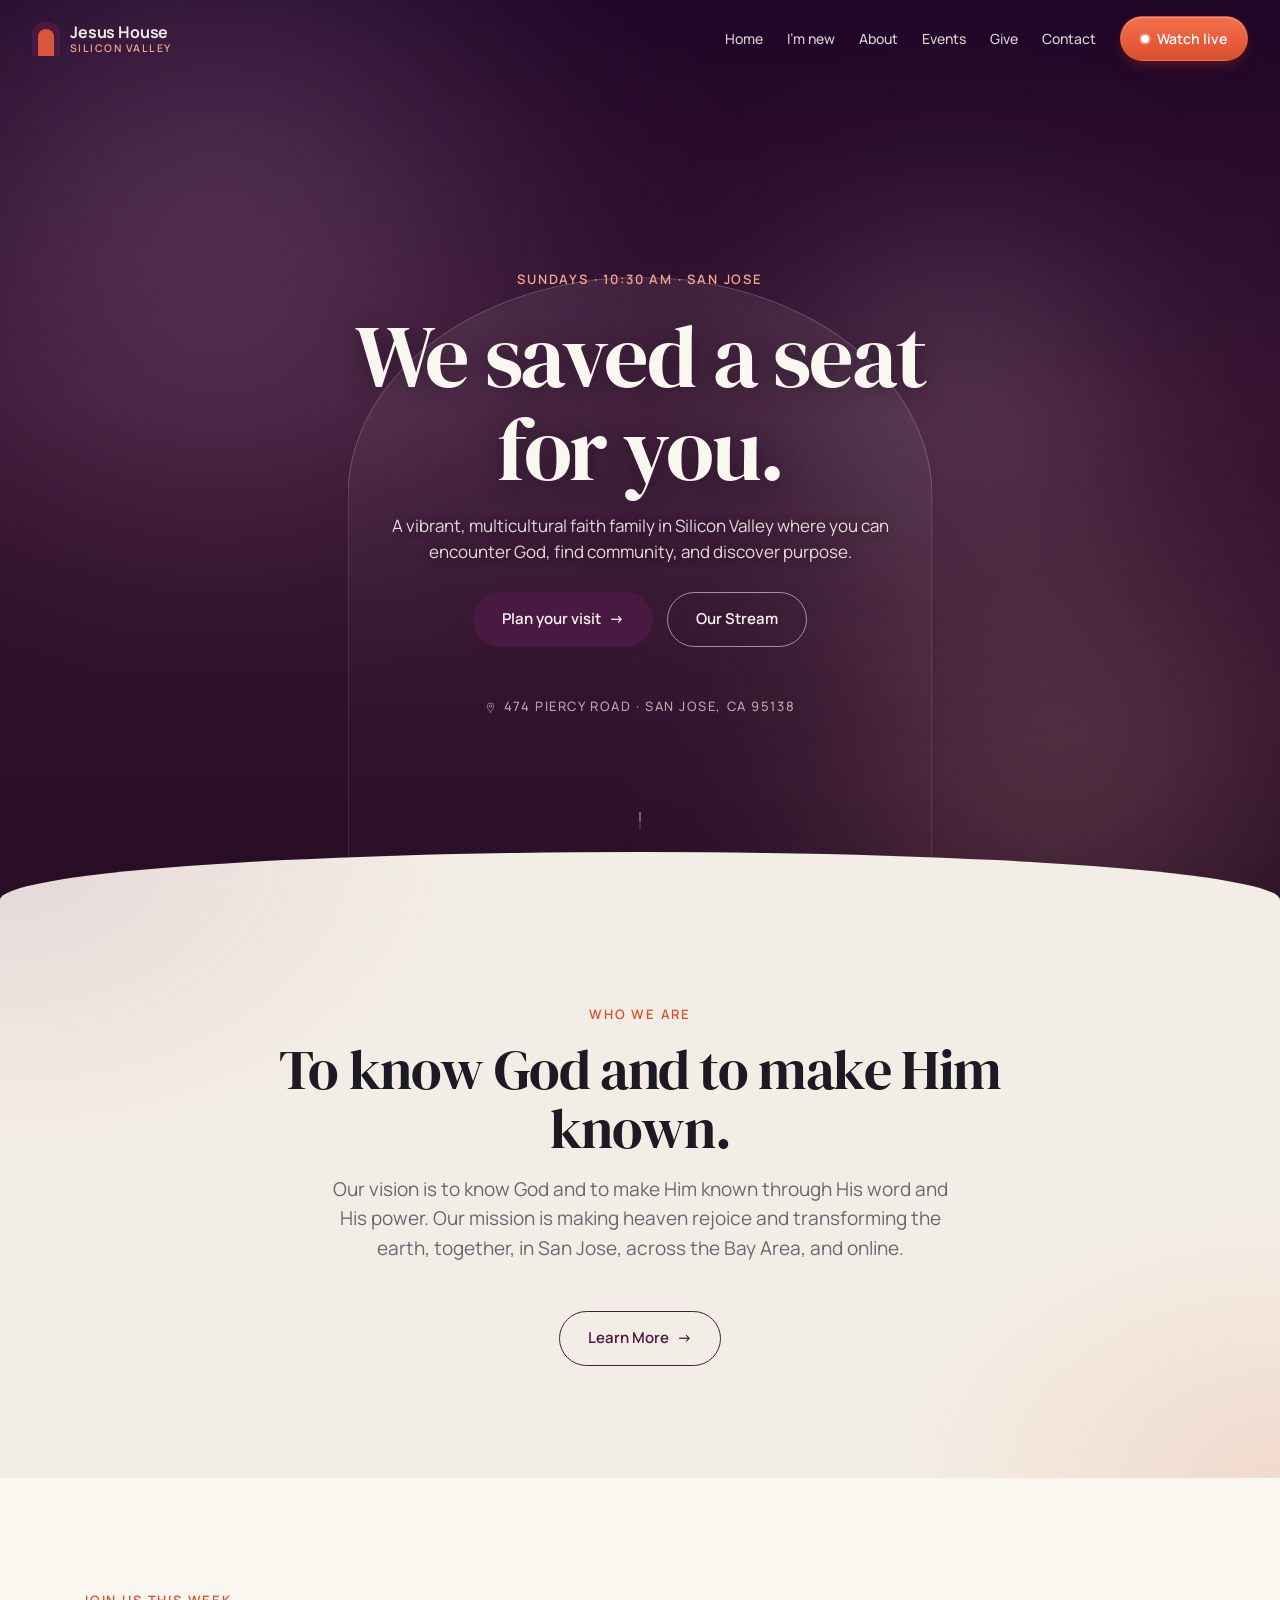
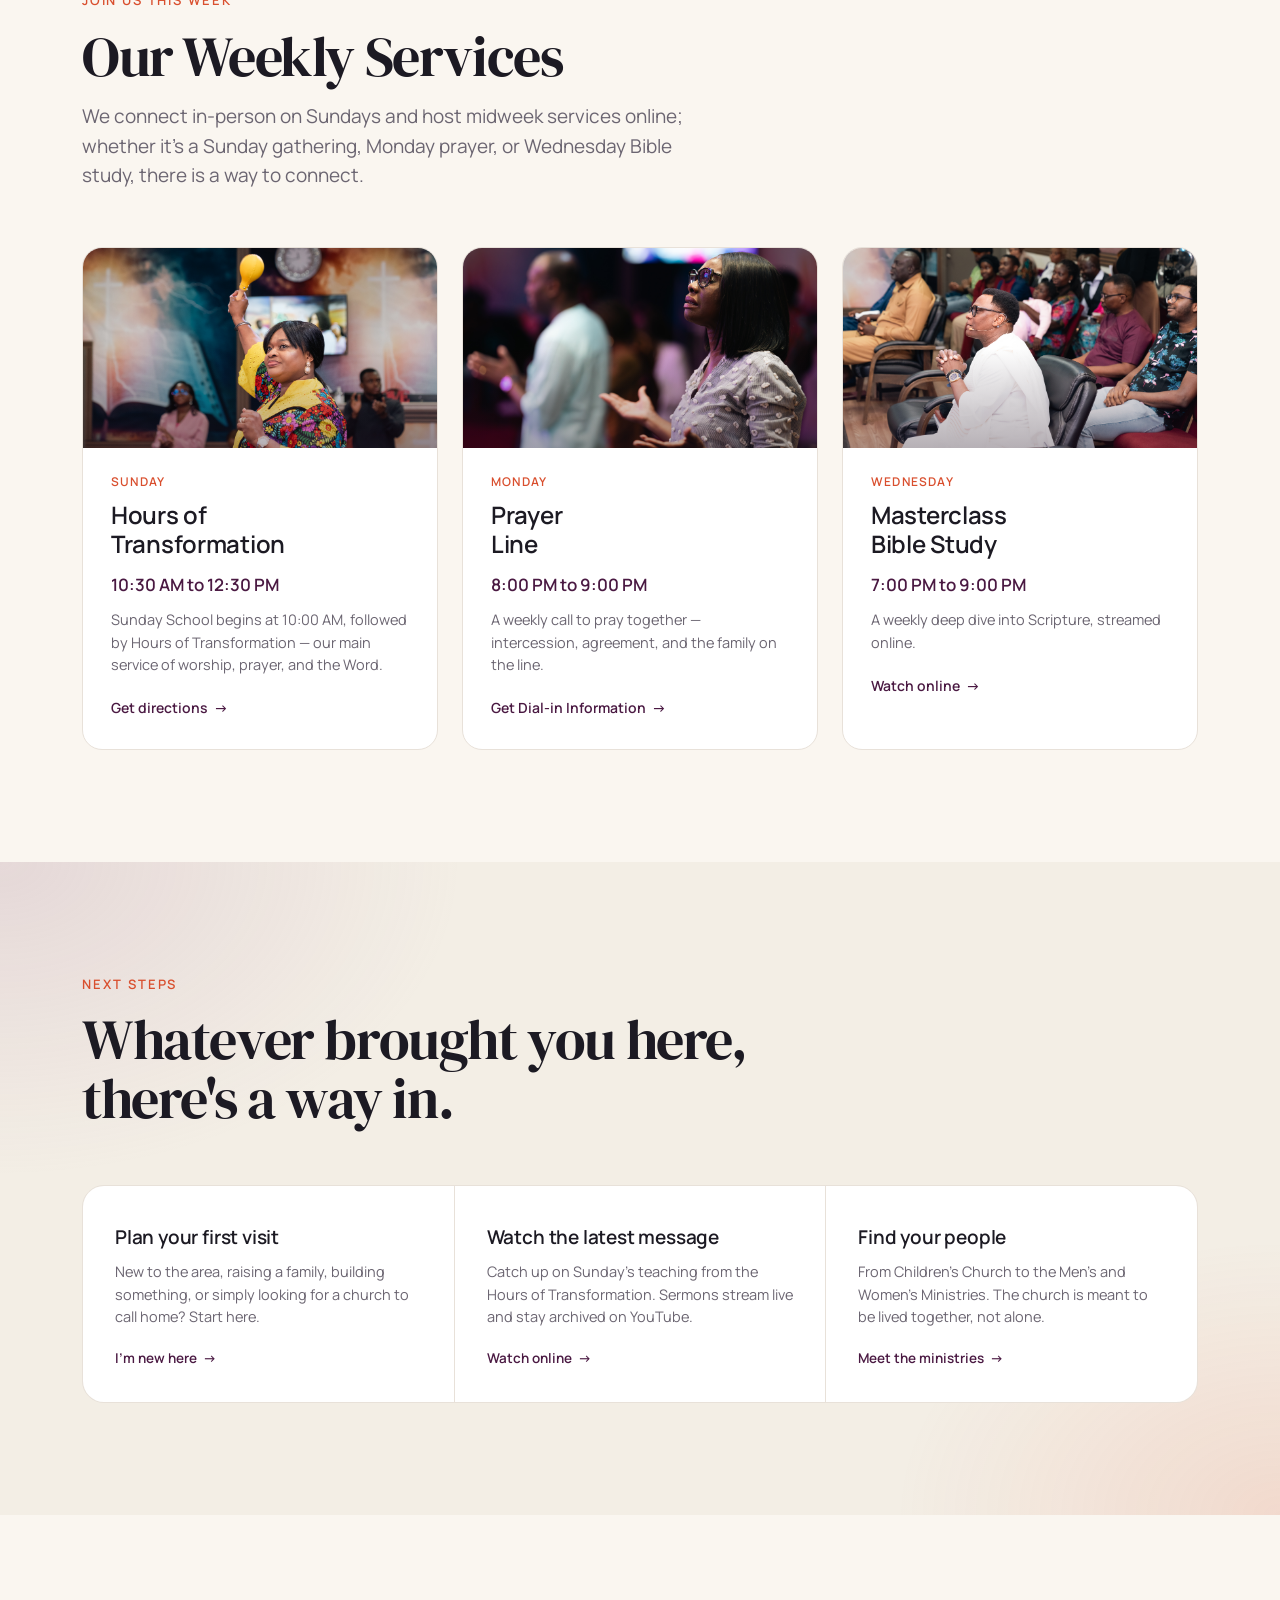
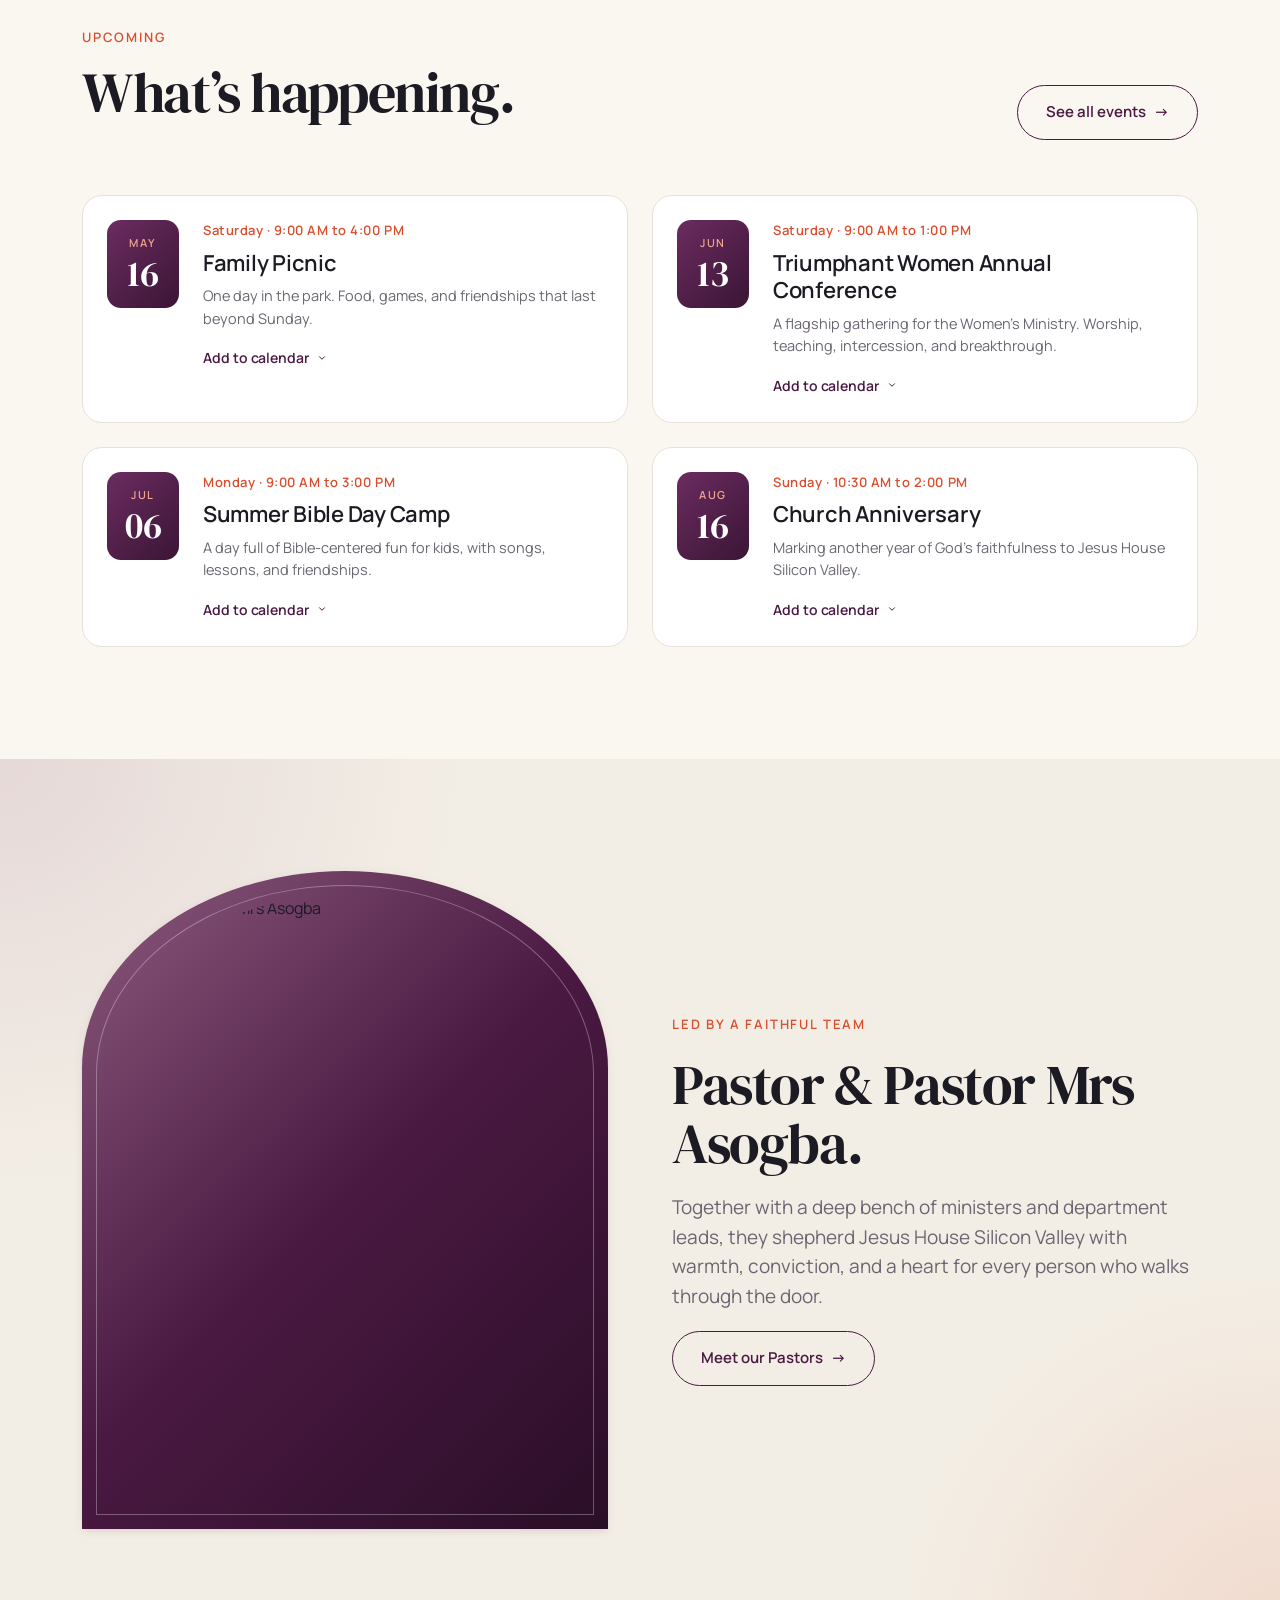
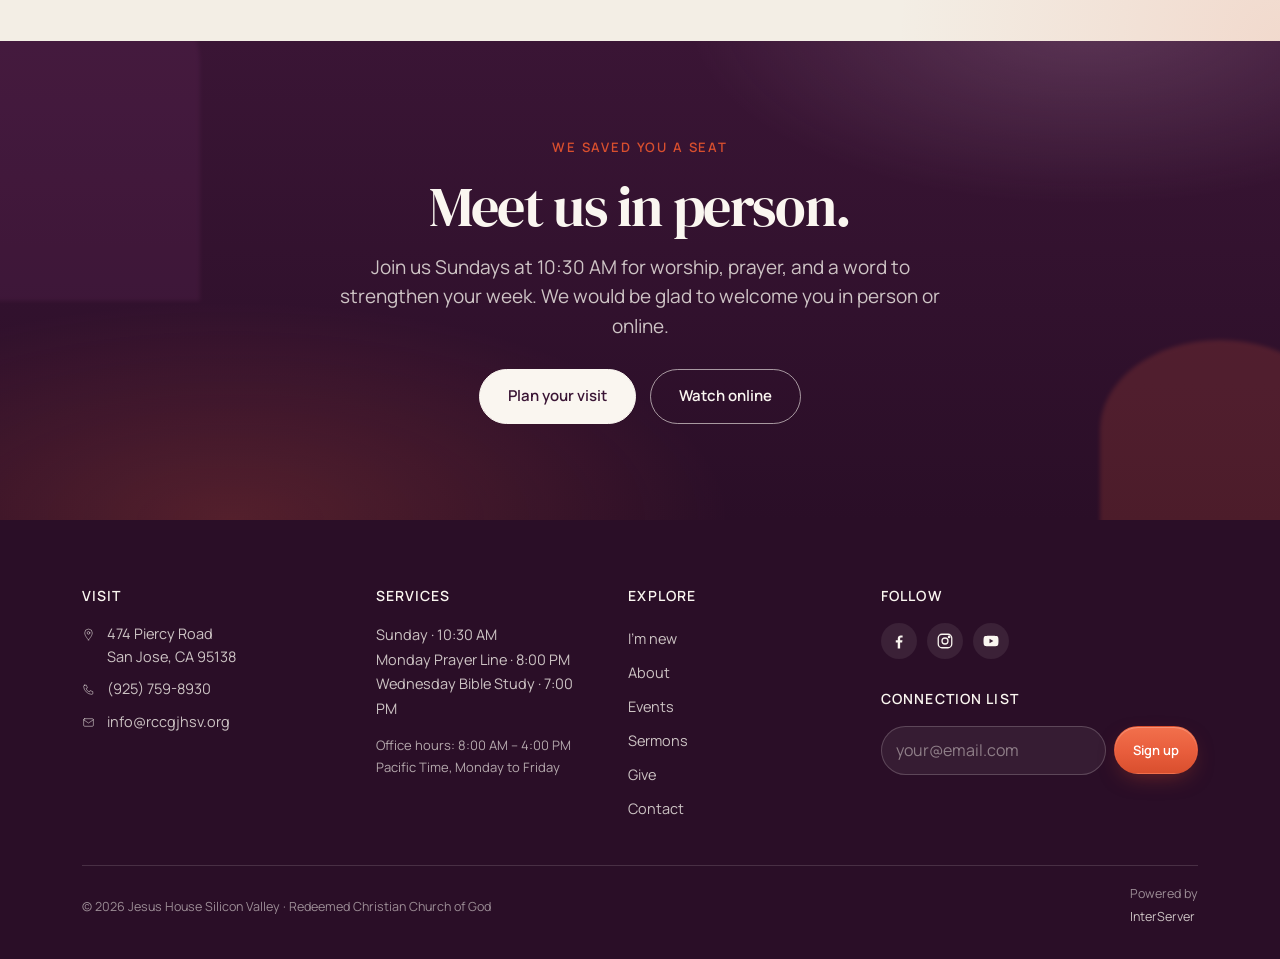
==== site/index.html @ 962809d1 "Footer legal: keep two-column layout, prevent "Powered by InterServer" break Reverted the previous m" ====
<!DOCTYPE html>
<html lang="en">
<head>
<meta charset="UTF-8" />
<meta name="viewport" content="width=device-width, initial-scale=1" />
<title>RCCG Jesus House Silicon Valley — Come as you are.</title>
<meta name="description" content="A multicultural, dynamic family of faith in Silicon Valley. Sundays at 10:30 AM · 474 Piercy Road, San Jose, CA." />
<link rel="preconnect" href="https://fonts.googleapis.com" />
<link rel="preconnect" href="https://fonts.gstatic.com" crossorigin />
<link href="https://fonts.googleapis.com/css2?family=DM+Serif+Display:ital@0;1&family=Manrope:wght@300;400;500;600;700&display=swap" rel="stylesheet" />
<link rel="stylesheet" href="styles.css?v=51" />

<!--
  Live Google Calendar feed for the "Upcoming" section.
  Same config + key as /events; both pages now pull 4 events so the
  2x2 grid balances on each.
-->
<script>
  window.JHSV_CALENDAR = {
    id:     "rccgjhsv2013@gmail.com",                  // public calendar id
    apiKey: "AIzaSyAbqbFGmW3VbrykD4TjV-qVtMEbhso0o0U", // referrer-restricted: rccgjhsv.org, *.vercel.app, localhost
    maxResults: 4
  };
</script>
</head>
<body data-page="home">

<!-- ============ TOP NAV ============ -->
<div data-include="partials/header.html"></div>

<!-- ============ HERO ============ -->
<section class="hero hero-v2">
  <!-- Sanctuary photo background. Drop hero_background.jpg into
       site/assets/photos/. Falls back to deep plum if missing. -->
  <div class="hero-photo" aria-hidden="true"></div>

  <!-- Drifting aurora layer -->
  <div class="aurora" aria-hidden="true">
    <div class="aurora-blob aurora-blob--plum"></div>
    <div class="aurora-blob aurora-blob--coral"></div>
    <div class="aurora-blob aurora-blob--soft"></div>
  </div>

  <!-- Breathing arch silhouette -->
  <div class="hero-archlight" aria-hidden="true"></div>

  <div class="wrap hero-content">
    <div class="eyebrow reveal">Sundays &middot; 10:30 AM &middot; San Jose</div>
    <h1 class="display reveal">We saved a seat for you.</h1>
    <p class="lede reveal">A vibrant, multicultural faith family in Silicon Valley where you can encounter God, find community, and discover purpose.</p>
    <div class="btn-row reveal" style="justify-content: center;">
      <a class="btn btn-primary" href="new.html" data-magnetic>Plan your visit <span class="arrow">&rarr;</span></a>
      <a class="btn btn-outline-on-photo" href="live.html">Our Stream</a>
    </div>
    <a class="meta meta-link reveal" href="https://maps.google.com/?cid=17214599231294642235&g_mp=CiVnb29nbGUubWFwcy5wbGFjZXMudjEuUGxhY2VzLkdldFBsYWNlEAIYASAA&hl=en-US&source=embed" target="_blank" rel="noopener">
      <svg width="11" height="11" viewBox="0 0 24 24" fill="none" stroke="currentColor" stroke-width="1.8" stroke-linecap="round" stroke-linejoin="round" aria-hidden="true">
        <path d="M12 22s7-7.5 7-13a7 7 0 1 0-14 0c0 5.5 7 13 7 13z"/>
        <circle cx="12" cy="9" r="2.5"/>
      </svg>
      474 Piercy Road &middot; San Jose, CA 95138
    </a>
  </div>

  <a class="scroll-cue" href="#welcome" aria-label="Scroll to next section">
    <span class="scroll-cue-line"></span>
  </a>
</section>

<!-- ============ WHO WE ARE ============ -->
<section class="alt" id="welcome">
  <div class="wrap">
    <div class="section-head reveal" style="margin: 0 auto 48px; text-align: center;">
      <div class="eyebrow">Who we are</div>
      <h2 class="display">To know God and to make Him known.</h2>
      <p class="lede" style="margin: 16px auto 0;">Our vision is to know God and to make Him known through His word and His power. Our mission is making heaven rejoice and transforming the earth, together, in San Jose, across the Bay Area, and online.</p>
    </div>
    <div style="text-align: center;" class="reveal">
      <a class="btn btn-outline" href="about.html">Learn More <span class="arrow">&rarr;</span></a>
    </div>
  </div>
</section>

<!-- ============ SERVICE TIMES ============ -->
<section>
  <div class="wrap">
    <div class="section-head reveal">
      <div class="eyebrow">Join us this week</div>
      <h2 class="display">Our Weekly Services</h2>
      <p class="lede">We connect in-person on Sundays and host midweek services online; whether it&rsquo;s a Sunday gathering, Monday prayer, or Wednesday Bible study, there is a way to connect.</p>
    </div>
    <div class="grid c3 reveal">
      <div class="church-card">
        <div class="card-image"><img src="assets/photos/service_sunday.jpg" alt="Sunday Hours of Transformation service in the sanctuary" loading="lazy" /></div>
        <div class="card-body">
          <div class="card-eyebrow">Sunday</div>
          <div class="card-title">Hours of<br />Transformation</div>
          <div class="card-time">10:30 AM to 12:30 PM</div>
          <div class="card-desc">Sunday School begins at 10:00 AM, followed by Hours of Transformation &mdash; our main service of worship, prayer, and the Word.</div>
          <a class="card-link" href="https://maps.google.com/?cid=17214599231294642235&g_mp=CiVnb29nbGUubWFwcy5wbGFjZXMudjEuUGxhY2VzLkdldFBsYWNlEAIYASAA&hl=en-US&source=embed" target="_blank" rel="noopener">Get directions</a>
        </div>
      </div>
      <div class="church-card">
        <div class="card-image"><img src="assets/photos/service_monday.jpg" alt="Monday Prayer Line dial-in" loading="lazy" /></div>
        <div class="card-body">
          <div class="card-eyebrow">Monday</div>
          <div class="card-title">Prayer<br />Line</div>
          <div class="card-time">8:00 PM to 9:00 PM</div>
          <div class="card-desc">A weekly call to pray together &mdash; intercession, agreement, and the family on the line.</div>
          <button type="button" class="card-link card-link-button" data-prayer-modal aria-haspopup="dialog">Get Dial-in Information</button>
        </div>
      </div>
      <div class="church-card">
        <div class="card-image"><img src="assets/photos/service_wednesday.jpg" alt="Wednesday Masterclass Bible Study online stream" loading="lazy" /></div>
        <div class="card-body">
          <div class="card-eyebrow">Wednesday</div>
          <div class="card-title">Masterclass<br />Bible Study</div>
          <div class="card-time">7:00 PM to 9:00 PM</div>
          <div class="card-desc">A weekly deep dive into Scripture, streamed online.</div>
          <a class="card-link" href="live.html">Watch online</a>
        </div>
      </div>
    </div>
  </div>
</section>

<!-- ============ NEXT STEPS — Spotlight Border Cards ============ -->
<section class="alt">
  <div class="wrap">
    <div class="section-head reveal">
      <div class="eyebrow">Next steps</div>
      <h2 class="display">Whatever brought you here, there's a way in.</h2>
    </div>
    <div class="spot-grid reveal" id="spotGridNextSteps">
      <div class="spot-card">
        <h3>Plan your first visit</h3>
        <p>New to the area, raising a family, building something, or simply looking for a church to call home? Start here.</p>
        <a class="card-cta" href="new.html">I'm new here</a>
      </div>
      <div class="spot-card">
        <h3>Watch the latest message</h3>
        <p>Catch up on Sunday's teaching from the Hours of Transformation. Sermons stream live and stay archived on YouTube.</p>
        <a class="card-cta" href="live.html">Watch online</a>
      </div>
      <div class="spot-card">
        <h3>Find your people</h3>
        <p>From Children&rsquo;s Church to the Men&rsquo;s and Women&rsquo;s Ministries. The church is meant to be lived together, not alone.</p>
        <a class="card-cta" href="about.html#ministries">Meet the ministries</a>
      </div>
    </div>
  </div>
</section>

<!-- ============ UPCOMING EVENTS — live Google Calendar feed (shared widget) ============ -->
<section>
  <div class="wrap">
    <div class="section-head reveal" style="display: flex; justify-content: space-between; align-items: end; gap: 24px; flex-wrap: wrap; max-width: none;">
      <div>
        <div class="eyebrow">Upcoming</div>
        <h2 class="display">What&rsquo;s happening.</h2>
      </div>
      <a class="btn btn-outline" href="events.html">See all events <span class="arrow">&rarr;</span></a>
    </div>

    <div class="grid c2 reveal" id="upcomingGrid">
      <article class="upcoming-event"
        data-event
        data-event-title="Family Picnic"
        data-event-start="2026-05-16T09:00:00-07:00"
        data-event-end="2026-05-16T16:00:00-07:00"
        data-event-location="474 Piercy Road, San Jose, CA 95138"
        data-event-desc="One day in the park. Food, games, and friendships that last beyond Sunday.">
        <div class="event-date" aria-hidden="true">
          <div class="month">May</div>
          <div class="day">16</div>
        </div>
        <div class="event-body">
          <div class="event-meta">Saturday &middot; 9:00 AM to 4:00 PM</div>
          <h3>Family Picnic</h3>
          <p>One day in the park. Food, games, and friendships that last beyond Sunday.</p>
        </div>
      </article>

      <article class="upcoming-event"
        data-event
        data-event-title="Triumphant Women Annual Conference"
        data-event-start="2026-06-13T09:00:00-07:00"
        data-event-end="2026-06-13T13:00:00-07:00"
        data-event-location="474 Piercy Road, San Jose, CA 95138"
        data-event-desc="A flagship gathering for the Women's Ministry. Worship, teaching, intercession, and breakthrough.">
        <div class="event-date" aria-hidden="true">
          <div class="month">Jun</div>
          <div class="day">13</div>
        </div>
        <div class="event-body">
          <div class="event-meta">Saturday &middot; 9:00 AM to 1:00 PM</div>
          <h3>Triumphant Women Annual Conference</h3>
          <p>A flagship gathering for the Women&rsquo;s Ministry. Worship, teaching, intercession, and breakthrough.</p>
        </div>
      </article>

      <article class="upcoming-event"
        data-event
        data-event-title="Summer Bible Day Camp"
        data-event-start="2026-07-06T09:00:00-07:00"
        data-event-end="2026-07-06T15:00:00-07:00"
        data-event-location="474 Piercy Road, San Jose, CA 95138"
        data-event-desc="A day full of Bible-centered fun for kids, with songs, lessons, and friendships.">
        <div class="event-date" aria-hidden="true">
          <div class="month">Jul</div>
          <div class="day">06</div>
        </div>
        <div class="event-body">
          <div class="event-meta">Monday &middot; 9:00 AM to 3:00 PM</div>
          <h3>Summer Bible Day Camp</h3>
          <p>A day full of Bible-centered fun for kids, with songs, lessons, and friendships.</p>
        </div>
      </article>

      <article class="upcoming-event"
        data-event
        data-event-title="Church Anniversary"
        data-event-start="2026-08-16T10:30:00-07:00"
        data-event-end="2026-08-16T14:00:00-07:00"
        data-event-location="474 Piercy Road, San Jose, CA 95138"
        data-event-desc="Marking another year of God's faithfulness to Jesus House Silicon Valley.">
        <div class="event-date" aria-hidden="true">
          <div class="month">Aug</div>
          <div class="day">16</div>
        </div>
        <div class="event-body">
          <div class="event-meta">Sunday &middot; 10:30 AM to 2:00 PM</div>
          <h3>Church Anniversary</h3>
          <p>Marking another year of God&rsquo;s faithfulness to Jesus House Silicon Valley.</p>
        </div>
      </article>
    </div>

    <p class="reveal" data-cal-status hidden style="text-align: center; margin-top: 28px; font-size: 13px; color: var(--text-muted);"></p>
  </div>
</section>

<!-- ============ MEET THE PASTORS ============ -->
<section class="alt">
  <div class="wrap">
    <div class="two-col">
      <div class="reveal">
        <div class="photo-arch has-image">
          <img src="assets/photos/pastors_portrait.jpg" alt="Pastor &amp; Pastor Mrs Asogba" loading="lazy" />
        </div>
      </div>
      <div class="reveal">
        <div class="eyebrow">Led by a faithful team</div>
        <h2 class="display" style="margin-bottom: 20px;">Pastor &amp; Pastor Mrs Asogba.</h2>
        <p class="lede" style="margin-bottom: 20px;">Together with a deep bench of ministers and department leads, they shepherd Jesus House Silicon Valley with warmth, conviction, and a heart for every person who walks through the door.</p>
        <a class="btn btn-outline" href="about.html#leadership">Meet our Pastors <span class="arrow">&rarr;</span></a>
      </div>
    </div>
  </div>
</section>

<!-- ============ PRE-FOOTER CTA ============ -->
<section class="cta-band">
  <div class="wrap" style="text-align: center;">
    <div class="reveal">
      <div class="eyebrow">We saved you a seat</div>
      <h2 class="display">Meet us in person.</h2>
      <p class="lede" style="margin: 0 auto 28px;">Join us Sundays at 10:30 AM for worship, prayer, and a word to strengthen your week. We would be glad to welcome you in person or online.</p>
      <div class="btn-row" style="justify-content: center;">
        <a class="btn btn-on-dark" href="new.html" data-magnetic>Plan your visit</a>
        <a class="btn btn-ghost-on-dark" href="live.html">Watch online</a>
      </div>
    </div>
  </div>
</section>

<!-- ============ PRAYER LINE MODAL (shared dial-in info) ============ -->
<div class="prayer-overlay" id="prayerOverlay" role="dialog" aria-modal="true" aria-labelledby="prayerModalTitle" hidden>
  <div class="prayer-detail">
    <button class="prayer-close" type="button" data-close-prayer aria-label="Close">
      <svg width="18" height="18" viewBox="0 0 24 24" fill="none" stroke="currentColor" stroke-width="2" stroke-linecap="round" stroke-linejoin="round" aria-hidden="true">
        <path d="M18 6L6 18M6 6l12 12"/>
      </svg>
    </button>
    <div class="prayer-eyebrow">Monday Prayer Line</div>
    <h2 id="prayerModalTitle">Dial in. Pray together.</h2>
    <p class="prayer-blurb">Intercession, agreement, and the family on the line.</p>
    <dl class="prayer-dialin">
      <dt>Phone</dt>
      <dd><a href="tel:+16677701476">(667) 770-1476</a></dd>
      <dt>Access</dt>
      <dd>768371</dd>
      <dt>When</dt>
      <dd>Every Monday, 8:00 PM &ndash; 9:00 PM PT</dd>
    </dl>
    <div class="prayer-actions">
      <a class="btn btn-primary" href="tel:+16677701476,,,768371">Call now</a>
      <button class="btn btn-outline" type="button" data-close-prayer>Close</button>
    </div>
  </div>
</div>

<!-- ============ FOOTER ============ -->
<div data-include="partials/footer.html"></div>

<script src="scripts.js?v=19"></script>
</body>
</html>
---- site/styles.css ----
/* ============================================================
   RCCG Jesus House Silicon Valley — Draft Stylesheet
   Design tokens are lifted directly from
   brand-guidelines/RCCG_JHSV_Style_Guide_v3.html.
   ============================================================ */

:root {
  /* Core brand */
  --plum-900: #1F0A1D;
  --plum-800: #2A0E27;
  --plum-700: #3A1535;
  --plum-600: #4A1942;       /* Sanctuary Plum */
  --plum-500: #6B2C60;
  --plum-300: #B48AA9;
  --plum-100: #EFE3EC;
  --plum-50:  #F8F2F6;

  --coral-700: #B84226;
  --coral-600: #D94F2E;
  --coral-500: #E85D3C;       /* Coral Flame */
  --coral-300: #F1A68E;
  --coral-100: #FCE5DB;
  --coral-50:  #FDF2EC;

  --parchment:   #FAF6F0;
  --parchment-2: #F3EEE5;
  --mist:        #E8E1D9;
  --mist-2:      #D5CDC3;

  --ink:    #1C1A23;
  --ink-80: #3A3641;
  --ink-60: #6B6571;
  --ink-40: #9E9AA5;
  --ink-20: #C8C5CE;

  --gold-500: #C99A3E;

  /* Semantic */
  --bg-page: var(--parchment);
  --bg-alt:  var(--parchment-2);
  --bg-card: #FFFFFF;
  --bg-dark: var(--plum-800);

  --text-primary:   var(--ink);
  --text-secondary: var(--ink-60);
  --text-muted:     var(--ink-40);
  --text-inverse:   #FAF6F0;

  --border-soft:   var(--mist);
  --border-strong: var(--mist-2);

  --cta-primary: var(--plum-600);
  --cta-accent:  var(--coral-500);

  /* Arch radii */
  --arch-full: 50% 50% 0 0 / 30% 30% 0 0;
  --arch-soft: 50% 50% 0 0 / 18% 18% 0 0;
  --arch-hi:   50% 50% 0 0 / 45% 45% 0 0;

  /* Type */
  --display: "DM Serif Display", "Times New Roman", Georgia, serif;
  --sans: "Manrope", -apple-system, BlinkMacSystemFont, "Segoe UI", sans-serif;

  /* Shadow */
  --shadow-sm: 0 1px 2px rgba(28,26,35,0.04), 0 1px 3px rgba(28,26,35,0.06);
  --shadow-md: 0 4px 6px -1px rgba(28,26,35,0.05), 0 2px 12px rgba(74,25,66,0.06);
  --shadow-lg: 0 10px 24px -4px rgba(28,26,35,0.08), 0 4px 8px rgba(74,25,66,0.06);

  /* Motion */
  --ease-out: cubic-bezier(0.22, 1, 0.36, 1);
}

/* ----------------------- Reset ----------------------- */
*, *::before, *::after { box-sizing: border-box; margin: 0; padding: 0; }
html { scroll-behavior: smooth; scroll-padding-top: 88px; }
body {
  font-family: var(--sans);
  font-weight: 400;
  font-size: 16px;
  line-height: 1.65;
  color: var(--text-primary);
  background: var(--bg-page);
  -webkit-font-smoothing: antialiased;
  -moz-osx-font-smoothing: grayscale;
}
img { display: block; max-width: 100%; height: auto; }
a { color: var(--plum-600); text-decoration: none; transition: color 0.2s var(--ease-out); }
a:hover { color: var(--plum-700); }

/* ----------------------- Layout ----------------------- */
.wrap { max-width: 1180px; margin: 0 auto; padding: 0 32px; }
@media (max-width: 600px) { .wrap { padding: 0 20px; } }

section { padding: 112px 0; }
/* Alt section — barely-there warm wash so the surface reads as
   parchment with sunlight on it, not a flat color swatch. */
section.alt {
  background:
    radial-gradient(60% 80% at 0% 0%, rgba(180, 138, 169, 0.22), transparent 60%),
    radial-gradient(50% 70% at 100% 100%, rgba(232, 93, 60, 0.14), transparent 60%),
    var(--bg-alt);
}
section.dark { background: var(--bg-dark); color: var(--text-inverse); }
@media (max-width: 800px) { section { padding: 72px 0; } }

/* Eyebrow label */
.eyebrow {
  font-size: 13px;
  font-weight: 600;
  letter-spacing: 0.14em;
  text-transform: uppercase;
  color: var(--coral-600);
  margin-bottom: 20px;
}
section.dark .eyebrow { color: var(--coral-300); }

/* Display headlines */
.display {
  font-family: var(--display);
  font-weight: 400;
  letter-spacing: -0.025em;
  line-height: 1.05;
  color: var(--text-primary);
}
.display em { font-style: italic; color: var(--plum-600); }
section.dark .display { color: var(--text-inverse); }
section.dark .display em { color: var(--coral-300); }

h1.display { font-size: clamp(48px, 7vw, 88px); }
h2.display { font-size: clamp(36px, 5vw, 56px); }
h3.display { font-size: clamp(28px, 3.5vw, 40px); }

/* Sans headings */
.sub {
  font-family: var(--sans);
  font-weight: 600;
  font-size: 22px;
  line-height: 1.3;
  letter-spacing: -0.01em;
  color: var(--text-primary);
}
.lede {
  font-size: 19px;
  line-height: 1.55;
  color: var(--text-secondary);
  max-width: 640px;
  font-weight: 400;
}
section.dark .lede { color: rgba(250,246,240,0.78); }

.section-head { max-width: 760px; margin-bottom: 56px; }
.section-head .eyebrow { margin-bottom: 16px; }
.section-head h2 { margin-bottom: 16px; }

/* ----------------------- Top nav ----------------------- */
.topbar {
  position: fixed; top: 0; left: 0; right: 0; z-index: 100;
  background: rgba(250, 246, 240, 0.86);
  backdrop-filter: blur(14px);
  -webkit-backdrop-filter: blur(14px);
  border-bottom: 1px solid var(--border-soft);
  padding: 16px 32px;
  display: flex; align-items: center; justify-content: space-between;
  gap: 16px;
}

/* Default: body adds top padding equal to the topbar height so content
   starts below the fixed bar. JS keeps --topbar-height in sync with
   the actual rendered topbar. Home overrides this to 0 so the hero
   can fill the entire viewport with the topbar floating over it. */
body { padding-top: var(--topbar-height, 72px); }
body[data-page="home"] { padding-top: 0; }
.topbar .brand {
  font-family: var(--sans);
  color: var(--text-primary);
  display: flex; align-items: center; gap: 10px;
  line-height: 1;
  text-decoration: none;
}
.topbar .brand .brand-text {
  display: inline-flex;
  flex-direction: column;
  gap: 2px;
}
.topbar .brand .brand-line {
  font-size: 16px;
  font-weight: 700;
  letter-spacing: -0.01em;
  line-height: 1.05;
}
.topbar .brand .brand-sub {
  font-size: 10.5px;
  font-weight: 600;
  letter-spacing: 0.14em;
  text-transform: uppercase;
  color: var(--plum-600);
  line-height: 1;
}
.topbar .brand .mark {
  width: 28px; height: 34px;
  background: var(--plum-600);
  border-radius: var(--arch-full);
  display: inline-block;
  position: relative;
}
.topbar .brand .mark::after {
  content: ''; position: absolute;
  inset: 7px 6px 0;
  background: var(--coral-500);
  border-radius: var(--arch-full);
  opacity: 0.9;
}
.topbar nav {
  display: flex; align-items: center; gap: 24px;
  font-size: 14px; font-weight: 500;
}
.topbar nav a { color: var(--text-secondary); }
.topbar nav a:hover, .topbar nav a.active { color: var(--plum-600); }

.topbar .menu-btn {
  display: none;
  background: none; border: none;
  font: inherit; color: var(--text-primary);
  font-size: 22px; cursor: pointer; padding: 4px 10px;
}

@media (max-width: 920px) {
  .topbar nav { display: none; }
  .topbar .menu-btn { display: inline-block; }
  .topbar.menu-open nav {
    display: flex; flex-direction: column;
    position: absolute; top: 100%; left: 0; right: 0;
    background: var(--parchment);
    border-bottom: 1px solid var(--border-soft);
    padding: 20px 32px 24px;
    gap: 14px;
  }
  .topbar.menu-open nav a { font-size: 17px; }
  .topbar .btn-watch { display: none; }
  .topbar.menu-open nav .btn-watch {
    display: inline-flex; margin-top: 8px;
  }
}

/* Override the topbar nav a color (Mid Stone) so the Watch Live pill
   keeps its white text. Specificity 0,3,2 beats both .topbar nav a
   (0,1,2) and .btn-watch (0,1,0). */
.topbar nav a.btn-watch,
.topbar nav a.btn-watch:hover,
.topbar nav a.btn-watch:focus { color: #fff; }

/* Transparent topbar overlaid on the home hero. JS toggles .over-hero
   when the scroll position is still within the hero. Smooth crossfade
   to the default parchment-translucent state once you scroll past it.
   Desktop only — mobile keeps the always-solid bar for legibility on
   the smaller hamburger menu. */
.topbar {
  transition:
    background 0.45s var(--ease-out),
    border-bottom-color 0.45s var(--ease-out),
    backdrop-filter 0.45s var(--ease-out);
}
.topbar .brand,
.topbar nav a:not(.btn-watch) {
  transition: color 0.45s var(--ease-out);
}
@media (min-width: 921px) {
  body[data-page="home"] .topbar.over-hero {
    background: transparent;
    backdrop-filter: none;
    -webkit-backdrop-filter: none;
    border-bottom-color: transparent;
  }
  body[data-page="home"] .topbar.over-hero .brand,
  body[data-page="home"] .topbar.over-hero .brand .brand-line {
    color: rgba(250, 246, 240, 0.95);
  }
  /* "Silicon Valley" subline flips to coral over the dark photo so the
     wordmark stays branded instead of all-white. */
  body[data-page="home"] .topbar.over-hero .brand .brand-sub {
    color: var(--coral-300);
  }
  body[data-page="home"] .topbar.over-hero nav a:not(.btn-watch) {
    color: rgba(250, 246, 240, 0.85);
  }
  body[data-page="home"] .topbar.over-hero nav a:not(.btn-watch):hover {
    color: var(--text-inverse);
  }
}

/* ----------------------- Buttons ----------------------- */
.btn {
  display: inline-flex; align-items: center; justify-content: center;
  gap: 8px;
  padding: 14px 28px;
  font-family: var(--sans);
  font-weight: 600;
  font-size: 15px;
  border-radius: 999px;
  text-decoration: none;
  cursor: pointer;
  border: 1.5px solid transparent;
  transition: transform 0.25s var(--ease-out),
              background 0.25s var(--ease-out),
              color 0.25s var(--ease-out),
              border-color 0.25s var(--ease-out),
              box-shadow 0.25s var(--ease-out);
  min-height: 48px;
  will-change: transform;
}
.btn .arrow { display: inline-block; transition: transform 0.25s var(--ease-out); }
.btn:hover .arrow { transform: translateX(4px); }

/* Compact pill, used for inline card actions like "Add to calendar". */
.btn.btn-sm {
  padding: 6px 14px;
  font-size: 12px;
  min-height: 30px;
  gap: 5px;
  border-width: 1px;
}

.btn-primary {
  background: var(--plum-600); color: var(--text-inverse); border-color: var(--plum-600);
}
.btn-primary:hover {
  background: var(--plum-700); border-color: var(--plum-700);
  color: var(--text-inverse);
  box-shadow: var(--shadow-md);
  transform: translateY(-1px);
}

/* Coral CTA — Apple-style "this surface has weight"
   Vertical luminance gradient + warm color-tinted shadow + subtle inner highlight.
   White text always. The button reads as a polished material, not a flat sticker. */
.btn-accent {
  background: linear-gradient(180deg, #F2704C 0%, #E85D3C 55%, #D94F2E 100%);
  color: #fff;
  border-color: transparent;
  box-shadow:
    inset 0 1px 0 rgba(255,255,255,0.24),
    0 8px 22px -8px rgba(184, 66, 38, 0.55),
    0 1px 2px rgba(28,26,35,0.06);
}
.btn-accent:hover {
  background: linear-gradient(180deg, #FF7C57 0%, #F26B47 55%, #E04F2C 100%);
  color: #fff;
  border-color: transparent;
  box-shadow:
    inset 0 1px 0 rgba(255,255,255,0.32),
    0 12px 28px -8px rgba(184, 66, 38, 0.65),
    0 2px 4px rgba(28,26,35,0.10);
  transform: translateY(-1px);
}
.btn-accent:active {
  transform: translateY(0);
  box-shadow:
    inset 0 1px 0 rgba(255,255,255,0.18),
    0 4px 12px -4px rgba(184, 66, 38, 0.50);
}

.btn-outline {
  background: transparent; color: var(--plum-600); border-color: var(--plum-600);
}
.btn-outline:hover {
  background: var(--plum-600); color: var(--text-inverse);
}

.btn-on-dark {
  background: var(--parchment); color: var(--plum-700); border-color: var(--parchment);
}
.btn-on-dark:hover {
  background: #fff; color: var(--plum-700);
  box-shadow: var(--shadow-md);
  transform: translateY(-1px);
}

/* Icon-only social button: the logo glyph IS the button.
   No surrounding pill or circle; tap target preserved via padding. */
.btn-social {
  display: inline-flex;
  align-items: center;
  justify-content: center;
  width: 44px;
  height: 44px;
  padding: 0;
  background: transparent;
  border: none;
  color: var(--plum-600);
  transition: color 0.25s var(--ease-out), transform 0.25s var(--ease-out);
}
.btn-social svg {
  width: 26px;
  height: 26px;
  display: block;
  transition: transform 0.3s var(--ease-out);
}
.btn-social:hover {
  color: var(--plum-700);
  transform: translateY(-2px);
}
.btn-social:hover svg {
  transform: scale(1.06);
}
.btn-social:focus-visible {
  outline: 2px solid var(--plum-600);
  outline-offset: 4px;
  border-radius: 6px;
}

.btn-ghost-on-dark {
  background: transparent; color: var(--text-inverse); border-color: rgba(250,246,240,0.6);
}
.btn-ghost-on-dark:hover {
  background: rgba(250,246,240,0.08); border-color: var(--text-inverse); color: var(--text-inverse);
}

.btn-watch {
  background: linear-gradient(180deg, #F2704C 0%, #E85D3C 55%, #D94F2E 100%);
  color: #fff;
  border-color: transparent;
  padding: 10px 20px; font-size: 14px; min-height: 40px;
  box-shadow:
    inset 0 1px 0 rgba(255,255,255,0.24),
    0 6px 16px -6px rgba(184, 66, 38, 0.50),
    0 1px 2px rgba(28,26,35,0.05);
}
.btn-watch::before {
  content: ''; width: 8px; height: 8px;
  border-radius: 999px; background: #fff;
  display: inline-block;
  box-shadow: 0 0 0 2px rgba(255,255,255,0.25);
  animation: pulse-dot 2s ease-in-out infinite;
}
.btn-watch:hover {
  background: linear-gradient(180deg, #FF7C57 0%, #F26B47 55%, #E04F2C 100%);
  color: #fff;
  border-color: transparent;
  transform: translateY(-1px);
  box-shadow:
    inset 0 1px 0 rgba(255,255,255,0.32),
    0 10px 22px -6px rgba(184, 66, 38, 0.6),
    0 2px 4px rgba(28,26,35,0.08);
}
@keyframes pulse-dot {
  0%, 100% { opacity: 1; }
  50% { opacity: 0.45; }
}

.btn-row { display: flex; gap: 14px; flex-wrap: wrap; align-items: center; }

/* Hero buttons: keep side-by-side on mobile by shrinking instead of stacking. */
@media (max-width: 600px) {
  .hero .btn-row {
    flex-wrap: nowrap;
    gap: 8px;
    width: 100%;
  }
  .hero .btn-row .btn {
    padding: 11px 16px;
    font-size: 13.5px;
    min-height: 44px;
    white-space: nowrap;
    flex: 0 1 auto;
  }
}
@media (max-width: 360px) {
  .hero .btn-row .btn {
    padding: 10px 12px;
    font-size: 12.5px;
    gap: 6px;
  }
}

/* ----------------------- Hero ----------------------- */
.hero {
  position: relative;
  padding: 112px 0 96px;
  overflow: hidden;
  /* Subtle ambient wash — depth without noise. */
  background:
    radial-gradient(45% 60% at 110% -10%, rgba(74, 25, 66, 0.10), transparent 70%),
    radial-gradient(40% 50% at -10% 90%, rgba(232, 93, 60, 0.10), transparent 70%);
}
.hero .wrap { position: relative; z-index: 2; }
.hero h1 { margin-bottom: 24px; max-width: 980px; }
.hero .lede { font-size: 20px; max-width: 640px; margin-bottom: 36px; }
.hero .meta {
  margin-top: 36px;
  font-size: 13px; font-weight: 500;
  letter-spacing: 0.04em; text-transform: uppercase;
  color: var(--text-muted);
}
.hero-arch, .hero-arch-2 {
  position: absolute;
  border-radius: var(--arch-full);
  pointer-events: none;
  z-index: 1;
}
.hero-arch {
  top: 60px; right: -40px;
  width: 220px; height: 280px;
  background: var(--plum-600);
  opacity: 0.07;
}
.hero-arch-2 {
  top: 140px; right: 200px;
  width: 110px; height: 140px;
  background: var(--coral-500);
  opacity: 0.13;
}
@media (max-width: 800px) {
  .hero-arch, .hero-arch-2 { display: none; }
  .hero { padding: 56px 0 56px; }
}

.hero.compact { padding: 80px 0 60px; }
.hero.compact h1 { font-size: clamp(40px, 5.5vw, 64px); }

.hero.dark {
  background:
    radial-gradient(55% 65% at 80% 0%, rgba(232, 93, 60, 0.12), transparent 70%),
    radial-gradient(70% 80% at 15% 100%, rgba(180, 138, 169, 0.18), transparent 70%),
    linear-gradient(180deg, var(--plum-800) 0%, var(--plum-900) 100%);
  color: var(--text-inverse);
}
.hero.dark .display { color: var(--text-inverse); }
.hero.dark .display em { color: var(--coral-300); }
.hero.dark .lede { color: rgba(250,246,240,0.82); }
.hero.dark .meta { color: rgba(250,246,240,0.55); }
.hero.dark .hero-arch { opacity: 0.18; }
.hero.dark .hero-arch-2 { opacity: 0.28; }

/* ----------------------- Hero v2/v3 (Living Sanctuary) -----------------------
   Layered hero: real sanctuary photo at the back, dark plum overlay for
   legibility, drifting plum/coral aurora over that, a breathing arch
   silhouette anchoring the bottom, and centered editorial typography
   on top. The bottom edge has a subtle angular cut (clip-path) so the
   hero feels like a tilted slide rather than a flat block. All
   animations are pure CSS keyframes; disabled under prefers-reduced-motion. */
.hero.hero-v2 {
  min-height: 100vh;
  padding: 0;
  display: flex;
  align-items: flex-end;            /* anchor content near bottom */
  justify-content: center;
  position: relative;
  overflow: hidden;
  background: var(--plum-900);  /* fallback if photo + gradient layers fail */
}
.hero.hero-v2 .hero-arch,
.hero.hero-v2 .hero-arch-2 { display: none; } /* legacy decoration off in v2 */

/* Logo-cradle arc — implemented as a curved top on the next section
   instead of a pseudo-element on the hero. The section gets a small
   negative top margin so it slides up under the hero's bottom edge,
   and a wide top-corner border-radius so its top edge curves up.
   The section's actual background (with its plum-300 + coral washes)
   fills the curve naturally — no duplication.
   z-index: 5 puts the curve above the breathing arch silhouette
   (z-index: 2) so the dome reads cleanly. */
body[data-page="home"] section.alt#welcome {
  position: relative;
  z-index: 5;
  margin-top: -48px;
  border-top-left-radius: 50% 48px;
  border-top-right-radius: 50% 48px;
  padding-top: 152px;             /* base 112px + 40px breathing room below the curve */
}
@media (max-width: 600px) {
  body[data-page="home"] section.alt#welcome {
    margin-top: -32px;
    border-top-left-radius: 50% 32px;
    border-top-right-radius: 50% 32px;
    padding-top: 104px;
  }
}

/* Single static photo background. Layered: dark plum gradient overlay
   on top of the photo so text stays legible regardless of image
   content. If the photo file is missing, the gradient still renders —
   graceful fallback to deep plum. */
.hero-v2 .hero-photo {
  position: absolute; inset: 0;
  z-index: 0;
  background-image:
    linear-gradient(180deg,
      rgba(31, 3, 44, 0.62) 0%,
      rgba(74, 25, 66, 0.55) 45%,
      rgba(42, 14, 39, 0.78) 100%),
    url('assets/photos/hero_background.jpg');
  background-size: cover;
  background-position: center;
  background-repeat: no-repeat;
}

.hero-v2 .aurora {
  position: absolute; inset: 0;
  pointer-events: none;
  z-index: 1;
  mix-blend-mode: screen;
}
.hero-v2 .aurora-blob {
  position: absolute;
  border-radius: 50%;
  filter: blur(90px);
  will-change: transform, opacity;
}
.hero-v2 .aurora-blob--plum {
  width: 70vw; height: 70vw; max-width: 1100px; max-height: 1100px;
  background: radial-gradient(circle, rgba(180, 138, 169, 0.32), transparent 65%);
  top: -25%; left: -18%;
  animation: hero-drift-1 28s ease-in-out infinite alternate;
}
.hero-v2 .aurora-blob--coral {
  width: 55vw; height: 55vw; max-width: 900px; max-height: 900px;
  background: radial-gradient(circle, rgba(241, 166, 142, 0.28), transparent 65%);
  bottom: -22%; right: -10%;
  animation: hero-drift-2 34s ease-in-out infinite alternate;
}
.hero-v2 .aurora-blob--soft {
  width: 40vw; height: 40vw; max-width: 700px; max-height: 700px;
  background: radial-gradient(circle, rgba(239, 227, 236, 0.22), transparent 65%);
  top: 15%; right: 5%;
  animation: hero-drift-3 22s ease-in-out infinite alternate;
}

/* Breathing arch silhouette anchoring the bottom — the brand motif as
   atmosphere, not a hard frame. Now traced in parchment so it reads
   over the dark photo. */
.hero-v2 .hero-archlight {
  position: absolute;
  bottom: -12%;
  left: 50%;
  width: clamp(420px, 65vh, 880px);
  aspect-ratio: 4 / 5;
  background: linear-gradient(180deg,
    rgba(250, 246, 240, 0.08) 0%,
    rgba(250, 246, 240, 0.02) 60%,
    transparent 100%);
  border: 1px solid rgba(250, 246, 240, 0.20);
  border-bottom: none;
  border-radius: var(--arch-full);
  transform: translateX(-50%);
  pointer-events: none;
  z-index: 2;
  animation: hero-breathe 9s ease-in-out infinite;
}

.hero-v2 .hero-content {
  position: relative;
  z-index: 3;
  text-align: center;
  max-width: 940px;
  /* hero uses align-items: flex-end — bottom padding controls how far
     above the hero's bottom the text sits. 180px lifts the headline
     a touch higher than the breathing arch's shoulders. */
  padding: 32px 32px 180px;
  color: var(--text-inverse);
}
.hero-v2 .hero-content .eyebrow { color: var(--coral-300); }
.hero-v2 .hero-content h1.display {
  margin: 16px auto 18px;
  max-width: 14ch;
  color: var(--text-inverse);
  text-shadow: 0 2px 24px rgba(0, 0, 0, 0.35);
}
.hero-v2 .hero-content .lede {
  margin: 0 auto 26px;
  max-width: 52ch;
  font-size: 17px;                    /* smaller than the global 19px */
  color: rgba(250, 246, 240, 0.88);
  text-shadow: 0 1px 12px rgba(0, 0, 0, 0.3);
}
.hero-v2 .hero-content .btn-row { margin-bottom: 14px; }
.hero-v2 .hero-content .meta {
  color: rgba(250, 246, 240, 0.65);
  font-size: 13px;
  letter-spacing: 0.12em;
  text-transform: uppercase;
  font-weight: 500;
}
/* Address as a Google-Maps link with a small location-pin glyph. */
.hero-v2 .hero-content .meta-link {
  display: inline-flex;
  align-items: center;
  gap: 8px;
  text-decoration: none;
  transition: color 0.25s var(--ease-out);
}
.hero-v2 .hero-content .meta-link svg {
  flex-shrink: 0;
  opacity: 0.8;
  transition: opacity 0.25s var(--ease-out), transform 0.25s var(--ease-out);
}
.hero-v2 .hero-content .meta-link:hover {
  color: var(--text-inverse);
}
.hero-v2 .hero-content .meta-link:hover svg {
  opacity: 1;
  transform: translateY(-1px);
}

/* Outline-on-photo button — like .btn-outline but inverted for the
   dark photo backdrop. Used for the secondary "Watch this Sunday" CTA. */
.btn-outline-on-photo {
  background: transparent;
  color: var(--text-inverse);
  border-color: rgba(250, 246, 240, 0.55);
  display: inline-flex; align-items: center; justify-content: center;
  gap: 8px;
  padding: 14px 28px;
  font-family: var(--sans);
  font-weight: 600;
  font-size: 15px;
  border-radius: 999px;
  text-decoration: none;
  border: 1.5px solid rgba(250, 246, 240, 0.55);
  transition: all 0.25s var(--ease-out);
  min-height: 48px;
  backdrop-filter: blur(6px);
  -webkit-backdrop-filter: blur(6px);
}
.btn-outline-on-photo:hover {
  background: rgba(250, 246, 240, 0.15);
  border-color: var(--text-inverse);
  color: var(--text-inverse);
  transform: translateY(-1px);
}

/* Functional scroll-down cue — minimal: a single thin pulsing line.
   Bottom: 70px keeps the entire 24px line + its drifting dash
   comfortably above the next-section dome (which peaks 48px up
   into the hero). z-index: 6 keeps it above the dome and the
   breathing arch. */
.hero-v2 .scroll-cue {
  position: absolute;
  bottom: 70px;
  left: 50%;
  transform: translateX(-50%);
  z-index: 6;
  display: flex;
  flex-direction: column;
  align-items: center;
  gap: 6px;
  color: rgba(250, 246, 240, 0.70);
  text-decoration: none;
  font-family: var(--sans);
  font-size: 10px;
  font-weight: 600;
  letter-spacing: 0.16em;
  text-transform: uppercase;
  cursor: pointer;
  transition: color 0.25s var(--ease-out), transform 0.25s var(--ease-out);
}
.hero-v2 .scroll-cue:hover { color: var(--text-inverse); transform: translateX(-50%) translateY(2px); }
.hero-v2 .scroll-cue-line {
  position: relative;
  width: 1px;
  height: 18px;
  background: rgba(250, 246, 240, 0.25);
  display: block;
  overflow: hidden;
}
.hero-v2 .scroll-cue-line::after {
  content: '';
  position: absolute;
  top: 0; left: 0;
  width: 1px; height: 9px;
  background: var(--text-inverse);
  animation: hero-scroll-pulse 2.4s ease-in-out infinite;
}

@keyframes hero-drift-1 {
  0%   { transform: translate(0, 0) scale(1); }
  100% { transform: translate(14vw, 10vh) scale(1.18); }
}
@keyframes hero-drift-2 {
  0%   { transform: translate(0, 0) scale(1); }
  100% { transform: translate(-12vw, -8vh) scale(1.12); }
}
@keyframes hero-drift-3 {
  0%   { transform: translate(0, 0) scale(1); opacity: 1; }
  100% { transform: translate(-10vw, 6vh) scale(0.85); opacity: 0.55; }
}
@keyframes hero-breathe {
  0%, 100% { transform: translateX(-50%) scale(1); opacity: 0.85; }
  50%      { transform: translateX(-50%) scale(1.04); opacity: 1; }
}
@keyframes hero-scroll-pulse {
  0%   { transform: translateY(-9px); opacity: 0; }
  20%  { opacity: 1; }
  80%  { opacity: 1; }
  100% { transform: translateY(18px); opacity: 0; }
}

@media (max-width: 600px) {
  /* hero stays 100vh on all devices */
  .hero-v2 .hero-content { padding: 56px 20px; }
  .hero-v2 .scroll-cue { display: none; }
}

@media (prefers-reduced-motion: reduce) {
  .hero-v2 .aurora-blob,
  .hero-v2 .hero-archlight,
  .hero-v2 .hero-photo,
  .hero-v2 .scroll-cue-line::after { animation: none !important; }
}

/* ----------------------- Cards ----------------------- */
.card {
  background: var(--bg-card);
  border: 1px solid var(--border-soft);
  border-radius: 20px;
  padding: 28px;
  transition: transform 0.3s var(--ease-out),
              box-shadow 0.3s var(--ease-out),
              border-color 0.3s var(--ease-out);
}
.card:hover {
  transform: translateY(-2px);
  box-shadow: var(--shadow-md);
  border-color: var(--plum-300);
}
.card .label {
  font-size: 11px; font-weight: 600;
  letter-spacing: 0.12em; text-transform: uppercase;
  color: var(--coral-600);
  margin-bottom: 14px;
}
.card h3 {
  font-family: var(--sans);
  font-weight: 600; font-size: 20px;
  margin-bottom: 8px; letter-spacing: -0.01em;
}
.card p {
  font-size: 15px; color: var(--text-secondary);
  line-height: 1.6;
}
.card .card-cta {
  display: inline-flex; align-items: center; gap: 6px;
  margin-top: 18px;
  font-size: 14px; font-weight: 600;
  color: var(--plum-600);
}
.card .card-cta:hover { color: var(--plum-700); }
.card .card-cta::after { content: '→'; transition: transform 0.25s var(--ease-out); }
.card .card-cta:hover::after { transform: translateX(4px); }

/* Schedule card layout (Live page) — content on top, Add-to-calendar
   pill anchored to the bottom so the row of cards stays aligned even
   when titles wrap to different line counts. */
.card.schedule-card {
  display: flex;
  flex-direction: column;
  justify-content: space-between;
  gap: 36px;
  padding: 32px;
}
.card.schedule-card h3 {
  font-size: 22px;
  margin-bottom: 8px;
}
.card.schedule-card p {
  font-size: 16px;
  color: var(--plum-600);
  font-weight: 600;
  letter-spacing: -0.005em;
}
.card.schedule-card .cal-add {
  align-self: flex-start;
  margin-top: 4px;
}

/* Add-to-calendar popover. The pill toggles a small menu beneath it
   with three deep links: Google (web prefill), Outlook (web prefill),
   and Apple/iCal (downloads the .ics so iOS/macOS auto-prompts to
   add to Calendar). JS in scripts.js wires the open/close. */
.cal-add { position: relative; display: inline-block; }
.cal-add .cal-chev {
  margin-left: 2px;
  transition: transform 0.25s var(--ease-out);
}
.cal-add [aria-expanded="true"] .cal-chev { transform: rotate(180deg); }
.cal-menu {
  position: absolute;
  top: calc(100% + 8px);
  left: 0;
  z-index: 20;
  min-width: 200px;
  background: var(--bg-card);
  border: 1px solid var(--border-soft);
  border-radius: 14px;
  padding: 6px;
  display: flex;
  flex-direction: column;
  gap: 2px;
  box-shadow: 0 14px 32px -8px rgba(31,3,44,0.18),
              0 4px 12px -4px rgba(31,3,44,0.10);
  animation: cal-menu-in 0.18s var(--ease-out);
}
.cal-menu[hidden] { display: none; }
.cal-menu a {
  display: block;
  padding: 9px 14px;
  border-radius: 9px;
  font-size: 13.5px;
  font-weight: 500;
  color: var(--text-primary);
  text-decoration: none;
  transition: background 0.2s var(--ease-out),
              color 0.2s var(--ease-out);
}
.cal-menu a:hover,
.cal-menu a:focus-visible {
  background: var(--plum-50);
  color: var(--plum-700);
  outline: none;
}
@keyframes cal-menu-in {
  from { opacity: 0; transform: translateY(-4px); }
  to   { opacity: 1; transform: translateY(0); }
}

/* Card grids */
.grid { display: grid; gap: 24px; }
.grid.c2 { grid-template-columns: repeat(2, 1fr); }
.grid.c3 { grid-template-columns: repeat(3, 1fr); }
.grid.c4 { grid-template-columns: repeat(4, 1fr); }
@media (max-width: 920px) { .grid.c4 { grid-template-columns: repeat(2, 1fr); } }
@media (max-width: 800px) { .grid.c3 { grid-template-columns: 1fr; } }
@media (max-width: 600px) { .grid.c2, .grid.c4 { grid-template-columns: 1fr; } }

/* ============================================================
   Cinematic Module — Spotlight Border Cards
   Adapted from cinematic-site-components/spotlight-border.html
   ============================================================ */
.spot-grid {
  display: grid;
  grid-template-columns: repeat(auto-fit, minmax(280px, 1fr));
  gap: 1px;
  background: var(--border-soft);
  border-radius: 22px;
  overflow: hidden;
  border: 1px solid var(--border-soft);
}
.spot-card {
  background: var(--bg-card);
  padding: 36px 32px 32px;
  position: relative;
  overflow: hidden;
  cursor: default;
  transition: background 0.3s var(--ease-out);
}
.spot-card::before {
  content: '';
  position: absolute; inset: 0;
  background: radial-gradient(circle 240px at var(--mx, 50%) var(--my, 50%),
              rgba(74, 25, 66, 0.10), transparent 70%);
  opacity: 0;
  transition: opacity 0.4s var(--ease-out);
  pointer-events: none;
}
.spot-card:hover::before { opacity: 1; }
.spot-card .label {
  font-size: 11px; font-weight: 600;
  letter-spacing: 0.12em; text-transform: uppercase;
  color: var(--coral-600);
  margin-bottom: 14px;
  position: relative; z-index: 2;
}

/* Strategic icon for spot-cards (used on Giving "Other ways"). Plum
   tinted, sits above the title. Sized to feel intentional, not loud. */
.spot-card .card-icon {
  width: 44px; height: 44px;
  border-radius: 12px;
  background: var(--plum-100);
  color: var(--plum-700);
  display: inline-flex;
  align-items: center;
  justify-content: center;
  margin-bottom: 18px;
  position: relative; z-index: 2;
  transition: background 0.3s var(--ease-out), color 0.3s var(--ease-out);
}
.spot-card .card-icon svg { width: 22px; height: 22px; display: block; }
.spot-card:hover .card-icon { background: var(--plum-600); color: var(--text-inverse); }

/* Contact "Reach us" list — small leading icons aligned with each row. */
.contact-list {
  list-style: none;
  display: flex; flex-direction: column;
  gap: 14px;
  margin: 0; padding: 0;
}
.contact-row {
  display: flex;
  align-items: center;
  gap: 12px;
  font-size: 15.5px;
}
.contact-icon {
  flex-shrink: 0;
  width: 30px; height: 30px;
  border-radius: 999px;
  background: var(--plum-100);
  color: var(--plum-700);
  display: inline-flex;
  align-items: center;
  justify-content: center;
}
.contact-icon svg { width: 14px; height: 14px; display: block; }
.spot-card .num {
  font-family: var(--display);
  font-size: 36px;
  color: rgba(74, 25, 66, 0.18);
  margin-bottom: 12px;
  line-height: 1;
}
.spot-card h3 {
  font-family: var(--sans);
  font-size: 19px; font-weight: 600;
  margin-bottom: 8px;
  letter-spacing: -0.01em;
  color: var(--text-primary);
  position: relative; z-index: 2;
}
.spot-card p {
  font-size: 14.5px; color: var(--text-secondary);
  line-height: 1.55;
  position: relative; z-index: 2;
}
.spot-card .card-cta {
  display: inline-flex; align-items: center; gap: 6px;
  margin-top: 18px;
  font-size: 13.5px; font-weight: 600;
  color: var(--plum-600);
  position: relative; z-index: 2;
}
.spot-card .card-cta::after {
  content: '→'; transition: transform 0.25s var(--ease-out);
}
.spot-card:hover .card-cta::after { transform: translateX(4px); }

/* ============================================================
   Cinematic Module — Sticky Stack Narrative
   Adapted from cinematic-site-components/sticky-stack.html
   ============================================================ */
.stack {
  display: grid;
  grid-template-columns: 1fr 1fr;
  gap: 64px;
  align-items: start;
}
.stack-visual {
  position: sticky;
  top: 120px;
  height: fit-content;
}
.stack-arch {
  width: 100%;
  aspect-ratio: 4 / 5;
  background: var(--plum-100);
  border: 1px solid var(--border-soft);
  border-radius: var(--arch-full);
  position: relative;
  overflow: hidden;
  box-shadow: var(--shadow-md);
}
.stack-arch::before {
  content: '';
  position: absolute; inset: 0;
  background:
    radial-gradient(120% 80% at 50% 100%, rgba(74,25,66,0.12), transparent 60%),
    linear-gradient(160deg, rgba(232,93,60,0.08), transparent 60%);
}
.stack-state {
  position: absolute; inset: 0;
  display: flex; flex-direction: column;
  align-items: center; justify-content: flex-end;
  padding: 36px 32px;
  text-align: center;
  opacity: 0;
  transform: translateY(8px);
  transition: opacity 0.5s var(--ease-out), transform 0.5s var(--ease-out);
  overflow: hidden;
}
.stack-state.active { opacity: 1; transform: translateY(0); }
.stack-state img {
  position: absolute; inset: 0;
  width: 100%; height: 100%;
  object-fit: cover;
  z-index: 0;
}
/* Soft dark gradient at bottom so the italic caption stays legible
   over a photo. Top half of the image stays clean. */
.stack-state img + .caption-overlay,
.stack-state.has-image::before {
  content: '';
  position: absolute; left: 0; right: 0; bottom: 0; top: 40%;
  background: linear-gradient(180deg, transparent, rgba(28, 10, 26, 0.55));
  z-index: 1;
  pointer-events: none;
}
.stack-state .placeholder {
  font-size: 12px; font-weight: 500;
  letter-spacing: 0.1em; text-transform: uppercase;
  color: var(--plum-700);
  background: rgba(255,255,255,0.7);
  padding: 6px 14px; border-radius: 999px;
  margin-top: auto;
  margin-bottom: 8px;
  backdrop-filter: blur(6px);
  position: relative;
  z-index: 2;
}
.stack-state .caption {
  font-family: var(--display); font-style: italic;
  font-size: 22px; line-height: 1.2;
  color: var(--plum-700);
  max-width: 80%;
  position: relative;
  z-index: 2;
}
/* When a real photo is in place, switch caption to parchment for
   contrast over the dark gradient. */
.stack-state.has-image .caption { color: var(--text-inverse); }
.stack-state.has-image .placeholder { display: none; }
.stack-features {
  display: flex; flex-direction: column;
  gap: 160px;
  padding: 8px 0;
}
.stack-card {
  background: var(--bg-card);
  border: 1px solid var(--border-soft);
  border-radius: 20px;
  padding: 64px 40px;
  min-height: 380px;
  display: flex;
  flex-direction: column;
  justify-content: center;
  opacity: 0.45;
  transform: translateY(8px);
  transition: opacity 0.4s var(--ease-out),
              transform 0.4s var(--ease-out),
              border-color 0.4s var(--ease-out),
              box-shadow 0.4s var(--ease-out);
}
.stack-card.active {
  opacity: 1;
  transform: translateY(0);
  border-color: var(--plum-300);
  box-shadow: var(--shadow-md);
}
.stack-card .num {
  font-family: var(--display); font-style: italic;
  font-size: 30px;
  color: var(--coral-500);
  line-height: 1; margin-bottom: 8px;
}
.stack-card h3 {
  font-size: 22px; font-weight: 600;
  letter-spacing: -0.01em;
  margin-bottom: 8px;
}
.stack-card p {
  font-size: 16px;
  color: var(--text-secondary);
  line-height: 1.6;
}

@media (max-width: 900px) {
  .stack { grid-template-columns: 1fr; gap: 32px; }
  .stack-visual { position: relative; top: 0; }
  .stack-arch { aspect-ratio: 5 / 4; }
  .stack-features { gap: 28px; }
  .stack-card { padding: 36px 28px; min-height: 0; }
}

/* ----------------------- Church card -----------------------
   Per the style guide "Cards & Containers" section, the
   "This Sunday / When faith feels quiet" pattern. Short fixed-height
   picture band on top (so every card's image area is identical),
   then body with eyebrow / title / time / desc / text link. */
.church-card {
  background: var(--bg-card);
  border: 1px solid var(--border-soft);
  border-radius: 20px;
  overflow: hidden;
  transition: transform 0.3s var(--ease-out),
              box-shadow 0.3s var(--ease-out),
              border-color 0.3s var(--ease-out);
  display: flex;
  flex-direction: column;
}
.church-card:hover {
  transform: translateY(-2px);
  box-shadow: var(--shadow-lg);
  border-color: var(--plum-300);
}
.church-card .card-image {
  height: 200px;
  background: linear-gradient(135deg, var(--plum-500), var(--plum-700));
  position: relative;
  overflow: hidden;
  flex-shrink: 0;
}
/* When the church-cards live in a 2-column grid (Events page weekly
   rhythms) each card is ~50% wider than in the 3-column home grid.
   Bump the photo strip to keep the same visual proportion. */
.grid.c2 .church-card .card-image { height: 300px; }
.church-card .card-image.coral {
  background: linear-gradient(135deg, var(--coral-300), var(--coral-600));
}
.church-card .card-image img {
  width: 100%; height: 100%;
  object-fit: cover;
  display: block;
  transition: transform 0.6s var(--ease-out);
}
.church-card:hover .card-image img { transform: scale(1.04); }
.church-card .card-image::after {
  content: '';
  position: absolute; inset: 0;
  background: linear-gradient(180deg, transparent 50%, rgba(28, 10, 26, 0.32));
  pointer-events: none;
}
@media (max-width: 600px) {
  .church-card .card-image,
  .grid.c2 .church-card .card-image { height: 168px; }
}
.church-card .card-body {
  padding: 24px 28px 28px;
  flex: 1;
}
.church-card .card-eyebrow {
  display: block;
  font-size: 12px;
  font-weight: 600;
  letter-spacing: 0.1em;
  text-transform: uppercase;
  color: var(--coral-600);
  margin-bottom: 10px;
}
.church-card .card-title {
  display: block;
  font-family: var(--sans);
  font-weight: 600;
  font-size: 24px;
  line-height: 1.2;
  letter-spacing: -0.012em;
  color: var(--text-primary);
  margin-bottom: 12px;
}
.church-card .card-time {
  display: block;
  font-family: var(--sans);
  font-weight: 600;
  font-size: 17px;
  color: var(--plum-600);
  margin-bottom: 10px;
}
.church-card .card-desc {
  display: block;
  font-size: 14.5px;
  color: var(--text-secondary);
  line-height: 1.55;
  margin-bottom: 18px;
}
.church-card .card-link {
  font-size: 14px;
  font-weight: 600;
  color: var(--plum-600);
  text-decoration: none;
  display: inline-flex;
  align-items: center;
  gap: 6px;
}
.church-card .card-link:hover { color: var(--coral-600); }
.church-card .card-link::after {
  content: '→';
  display: inline-block;
  transition: transform 0.25s var(--ease-out);
}
.church-card .card-link:hover::after { transform: translateX(4px); }

/* ----------------------- CTA band -----------------------
   Atmospheric "light through stained glass" — coral light from one
   corner, soft plum glow from the other, deep plum base. The arch
   shapes become ambient highlights, not decorative stickers. */
.cta-band {
  background:
    radial-gradient(60% 70% at 18% 100%, rgba(232, 93, 60, 0.22), transparent 65%),
    radial-gradient(48% 60% at 85% -5%, rgba(180, 138, 169, 0.28), transparent 65%),
    linear-gradient(180deg, var(--plum-700) 0%, var(--plum-800) 100%);
  color: var(--text-inverse);
  padding: 96px 0;
  position: relative;
  overflow: hidden;
}
.cta-band::before, .cta-band::after {
  content: '';
  position: absolute;
  border-radius: var(--arch-full);
  pointer-events: none;
  filter: blur(2px);
}
.cta-band::before {
  top: -80px; left: -80px;
  width: 280px; height: 340px;
  background: var(--plum-500);
  opacity: 0.22;
}
.cta-band::after {
  bottom: -120px; right: -60px;
  width: 240px; height: 300px;
  background: var(--coral-500);
  opacity: 0.18;
}
.cta-band .wrap { position: relative; z-index: 2; }
.cta-band h2.display { color: var(--text-inverse); margin-bottom: 16px; }
.cta-band h2.display em { color: var(--coral-300); }
.cta-band .lede { color: rgba(250,246,240,0.78); margin-bottom: 28px; }

/* ----------------------- Photo placeholder ----------------------- */
.photo-arch {
  background: var(--plum-100);
  border: 1px solid var(--border-soft);
  border-radius: var(--arch-full);
  aspect-ratio: 4 / 5;
  width: 100%;
  position: relative;
  overflow: hidden;
  /* Soft drop-shadow so the arched portrait reads as a real frame
     resting on parchment, not a flat decal. */
  box-shadow: var(--shadow-md);
}
.photo-arch::before {
  content: '';
  position: absolute; inset: 0;
  background:
    radial-gradient(120% 80% at 50% 100%, rgba(74,25,66,0.10), transparent 60%),
    linear-gradient(160deg, rgba(232,93,60,0.06), transparent 60%);
}
.photo-arch .label {
  position: absolute; bottom: 18px; left: 50%;
  transform: translateX(-50%);
  font-size: 11px; font-weight: 600;
  letter-spacing: 0.1em; text-transform: uppercase;
  color: var(--plum-700);
  background: rgba(255,255,255,0.78);
  padding: 6px 14px; border-radius: 999px;
  backdrop-filter: blur(6px);
  white-space: nowrap;
}
.photo-arch.landscape {
  aspect-ratio: 16 / 10;
  border-radius: 16px;
}

/* When a real image is present, drop the placeholder pill + gradient
   so the photo carries the surface alone. */
.photo-arch img {
  position: absolute; inset: 0;
  width: 100%; height: 100%;
  object-fit: cover;
  z-index: 1;
  display: block;
}
.photo-arch.has-image .label,
.photo-arch.has-image::before { display: none; }

/* Style guide arch-frame ("Portrait — Pastor bio" variant):
   135° plum gradient as the matte, delicate 1.5px white pinstripe
   ring inset 14px inside, photo sits 24px inset so the gradient
   reads as a real picture-frame mat. */
.photo-arch.has-image {
  background: linear-gradient(135deg, #8c5a7d, var(--plum-600) 50%, #2a0e27);
  border: none;
}
.photo-arch.has-image img {
  inset: 24px;
  width: calc(100% - 48px);
  height: calc(100% - 48px);
  border-radius: var(--arch-full);
}
.photo-arch.has-image::after {
  content: '';
  position: absolute;
  inset: 14px;
  border: 1.5px solid rgba(255, 255, 255, 0.30);
  border-radius: var(--arch-full);
  pointer-events: none;
  z-index: 2;
}

/* Editorial moment frame (style guide arch-frame.double):
   plum gradient base + coral radial highlight from upper-left.
   More dramatic than the standard Pastor-bio gradient. Used for
   leadership portraits. Works with or without a real image. */
.photo-arch.editorial,
.photo-arch.has-image.editorial {
  background:
    radial-gradient(circle at 30% 20%, rgba(232, 93, 60, 0.35) 0%, transparent 45%),
    linear-gradient(135deg, var(--plum-500), var(--plum-700) 60%, var(--plum-800));
}
.photo-arch.editorial::before { display: none; }
.photo-arch.editorial::after {
  content: '';
  position: absolute;
  inset: 14px;
  border: 1.5px solid rgba(255, 255, 255, 0.30);
  border-radius: var(--arch-full);
  pointer-events: none;
  z-index: 2;
}

.photo-rect {
  background: var(--plum-100);
  border: 1px solid var(--border-soft);
  border-radius: 14px;
  aspect-ratio: 16 / 10;
  position: relative;
  overflow: hidden;
}
.photo-rect::before {
  content: '';
  position: absolute; inset: 0;
  background: linear-gradient(160deg, rgba(74,25,66,0.10), rgba(232,93,60,0.06));
}
.photo-rect .label {
  position: absolute; bottom: 14px; left: 14px;
  font-size: 11px; font-weight: 600;
  letter-spacing: 0.08em; text-transform: uppercase;
  color: var(--plum-700);
  background: rgba(255,255,255,0.85);
  padding: 5px 10px; border-radius: 6px;
}

/* ----------------------- Two-col text + photo ----------------------- */
.two-col {
  display: grid;
  grid-template-columns: 1fr 1fr;
  gap: 64px;
  align-items: center;
}
.two-col.flip { direction: rtl; }
.two-col.flip > * { direction: ltr; }
@media (max-width: 800px) {
  .two-col { grid-template-columns: 1fr; gap: 32px; }
  .two-col.flip { direction: ltr; }
}

/* ----------------------- FAQ ----------------------- */
.faq { display: flex; flex-direction: column; gap: 8px; }
.faq details {
  background: var(--bg-card);
  border: 1px solid var(--border-soft);
  border-radius: 14px;
  padding: 18px 22px;
  transition: border-color 0.3s var(--ease-out), box-shadow 0.3s var(--ease-out);
}
.faq details:hover { border-color: var(--plum-300); }
.faq details[open] {
  border-color: var(--plum-300);
  box-shadow: var(--shadow-sm);
}
.faq summary {
  font-weight: 600; font-size: 16px;
  cursor: pointer;
  list-style: none;
  display: flex; justify-content: space-between; align-items: center;
  gap: 16px;
}
.faq summary::-webkit-details-marker { display: none; }
.faq summary::after {
  content: '+';
  font-family: var(--display);
  font-size: 24px; color: var(--plum-600);
  transition: transform 0.25s var(--ease-out);
}
.faq details[open] summary::after { transform: rotate(45deg); }
.faq details > p {
  margin-top: 12px;
  font-size: 15px;
  color: var(--text-secondary);
  line-height: 1.6;
}

/* ----------------------- Forms ----------------------- */
.form { display: flex; flex-direction: column; gap: 14px; }
.form .field { display: flex; flex-direction: column; gap: 6px; }
.form label {
  font-size: 13px; font-weight: 600;
  color: var(--text-secondary);
}
.form input, .form select, .form textarea {
  font: inherit;
  padding: 12px 14px;
  border: 1px solid var(--border-strong);
  border-radius: 12px;
  background: #fff;
  color: var(--text-primary);
  width: 100%;
  transition: border-color 0.2s var(--ease-out), box-shadow 0.2s var(--ease-out);
}
.form textarea { resize: vertical; min-height: 120px; }
.form input:focus, .form select:focus, .form textarea:focus {
  outline: none;
  border-color: var(--plum-600);
  box-shadow: 0 0 0 4px rgba(74, 25, 66, 0.10);
}

/* ----------------------- Footer ----------------------- */
footer.site-footer {
  background: var(--plum-800);
  color: rgba(250,246,240,0.78);
  padding: 64px 0 28px;
}
footer.site-footer h4 {
  color: var(--text-inverse);
  font-size: 14px; font-weight: 600;
  letter-spacing: 0.08em; text-transform: uppercase;
  margin-bottom: 16px;
}
footer.site-footer a {
  color: rgba(250,246,240,0.78);
  display: block;
  padding: 3px 0;
}
footer.site-footer a:hover { color: var(--text-inverse); }
footer.site-footer .col p { font-size: 14.5px; line-height: 1.7; }
footer.site-footer .grid { gap: 40px; }

/* 4-column footer: Visit | Services | Explore | Follow */
footer.site-footer .footer-grid {
  display: grid;
  grid-template-columns: 1.2fr 1fr 1fr 1.4fr;
  gap: 48px;
}
@media (max-width: 920px) {
  footer.site-footer .footer-grid { grid-template-columns: repeat(2, 1fr); gap: 36px; }
}
@media (max-width: 600px) {
  footer.site-footer .footer-grid { grid-template-columns: 1fr; gap: 32px; }
}

/* Visit list rows with leading icons */
footer.site-footer .visit-list {
  display: flex; flex-direction: column; gap: 10px;
  margin-top: 0;
}
footer.site-footer .visit-list .row {
  display: flex; align-items: flex-start; gap: 12px;
  font-size: 14.5px; line-height: 1.55;
}
footer.site-footer .visit-list .row svg {
  width: 13px; height: 13px;
  margin-top: 5px;
  color: rgba(250,246,240,0.55);
  flex-shrink: 0;
  transition: color 0.25s var(--ease-out);
}
footer.site-footer .visit-list .row a,
footer.site-footer .visit-list .row span {
  display: inline; padding: 0;
  color: rgba(250,246,240,0.78);
  line-height: 1.55;
}
footer.site-footer .visit-list .row a:hover { color: var(--text-inverse); }
footer.site-footer .visit-list .row:hover svg { color: var(--coral-300); }

/* Explore (links) column */
footer.site-footer .explore-list {
  display: flex; flex-direction: column;
  gap: 2px;
}
footer.site-footer .explore-list a {
  font-size: 14.5px;
  padding: 4px 0;
}
footer.site-footer .legal {
  border-top: 1px solid rgba(250,246,240,0.14);
  margin-top: 40px;
  padding-top: 18px;
  display: flex; flex-wrap: wrap; gap: 16px;
  justify-content: space-between;
  align-items: center;
  font-size: 12.5px;
  color: rgba(250,246,240,0.55);
}
/* Each child stays on its own line — copyright on the left can wrap
   if the viewport is tight, but the "Powered by InterServer" line
   should never split between "by" and "InterServer". */
footer.site-footer .legal > div + div { white-space: nowrap; }
footer.site-footer .socials {
  display: flex; gap: 10px; margin-top: 4px;
}
footer.site-footer .socials a {
  display: inline-flex; align-items: center; justify-content: center;
  width: 36px; height: 36px;
  border-radius: 999px;
  background: rgba(250,246,240,0.08);
  color: var(--text-inverse);
  transition: background 0.25s var(--ease-out), transform 0.25s var(--ease-out);
}
footer.site-footer .socials a:hover {
  background: var(--coral-500);
  transform: translateY(-2px);
}
footer.site-footer .socials svg { width: 18px; height: 18px; }
footer.site-footer .nl-form {
  display: flex; gap: 8px; margin-top: 10px;
}
footer.site-footer .nl-form input {
  flex: 1; padding: 10px 14px;
  border-radius: 999px;
  border: 1px solid rgba(250,246,240,0.20);
  background: rgba(250,246,240,0.06);
  color: var(--text-inverse);
  font: inherit;
}
footer.site-footer .nl-form input::placeholder { color: rgba(250,246,240,0.45); }
footer.site-footer .nl-form input:focus {
  outline: none;
  border-color: var(--coral-500);
}
footer.site-footer .nl-form button {
  padding: 10px 18px; min-height: 0;
  font-size: 13px;
  flex-shrink: 0;
  white-space: nowrap;
}

/* ----------------------- Department list ----------------------- */
.dept {
  background: var(--bg-card);
  border: 1px solid var(--border-soft);
  border-radius: 16px;
  padding: 22px 24px;
  transition: border-color 0.3s var(--ease-out), box-shadow 0.3s var(--ease-out);
}
.dept:hover { border-color: var(--plum-300); box-shadow: var(--shadow-sm); }
.dept .role {
  font-size: 12px; font-weight: 600;
  letter-spacing: 0.08em; text-transform: uppercase;
  color: var(--coral-600);
  margin-bottom: 8px;
}
.dept .lead {
  font-family: var(--sans);
  font-weight: 600; font-size: 17px;
  letter-spacing: -0.01em;
  margin-bottom: 4px;
}
.dept .assist {
  font-size: 14px; color: var(--text-secondary);
}

/* ----------------------- Scroll reveal ----------------------- */
.reveal {
  opacity: 0;
  transform: translateY(16px);
  transition: opacity 0.7s var(--ease-out), transform 0.7s var(--ease-out);
}
.reveal.in {
  opacity: 1;
  transform: translateY(0);
}

@media (prefers-reduced-motion: reduce) {
  *, *::before, *::after {
    transition-duration: 0.01ms !important;
    animation-duration: 0.01ms !important;
    scroll-behavior: auto !important;
  }
  .reveal { opacity: 1; transform: none; }
  .btn-watch::before { animation: none; }
}

/* ----------------------- Live page bits ----------------------- */
.live-status {
  display: inline-flex; align-items: center; gap: 8px;
  font-size: 13px; font-weight: 600;
  padding: 8px 16px;
  border-radius: 999px;
  background: rgba(74,25,66,0.1);
  color: var(--plum-700);
  letter-spacing: 0.04em;
}
.live-status .dot {
  width: 8px; height: 8px; border-radius: 999px;
  background: var(--ink-40);
}
.live-status.live { background: rgba(232,93,60,0.12); color: var(--coral-700); }
.live-status.live .dot {
  background: var(--coral-500);
  animation: pulse-dot 2s ease-in-out infinite;
}

.video-frame {
  aspect-ratio: 16 / 9;
  background: var(--plum-800);
  border-radius: 16px;
  overflow: hidden;
  border: 1px solid var(--plum-700);
  position: relative;
}
.video-frame iframe {
  width: 100%; height: 100%; border: 0; display: block;
}
.video-frame .placeholder {
  position: absolute; inset: 0;
  display: flex; flex-direction: column;
  align-items: center; justify-content: center;
  color: rgba(250,246,240,0.7);
  text-align: center; padding: 24px;
}

/* ============================================================
   Live page — Stage / Theater hero
   The page title and the player share a deep plum backdrop, with
   the player floating on top of a tonal radial gradient. The
   Live status pill toggles to red+pulse via [data-live="true"]
   on the .live-stage section.
   ============================================================ */
.live-stage {
  position: relative;
  background:
    radial-gradient(80% 60% at 50% 0%, rgba(232,93,60,0.10), transparent 70%),
    linear-gradient(180deg, var(--plum-800) 0%, var(--plum-700) 100%);
  color: var(--text-inverse);
  padding: 88px 0 120px;
  overflow: hidden;
}
.live-stage::after {
  /* Cap so the next section's parchment sits flush against the
     stage edge, no hard line. */
  content: '';
  position: absolute; left: 0; right: 0; bottom: 0; height: 1px;
  background: rgba(0,0,0,0.18);
}
.live-stage-inner {
  position: relative;
  z-index: 2;
  display: flex;
  flex-direction: column;
  gap: 40px;
}
.live-stage-head {
  max-width: 720px;
}
.live-stage-head .live-status {
  background: rgba(250,246,240,0.10);
  color: var(--parchment);
  margin-bottom: 18px;
}
.live-stage-head .live-status .dot { background: rgba(250,246,240,0.55); }
.live-stage[data-live="true"] .live-status {
  background: var(--coral-600);
  color: #fff;
  animation: pulse-live 2.4s ease-in-out infinite;
}
.live-stage[data-live="true"] .live-status .dot {
  background: #fff;
  animation: pulse-dot 1.6s ease-in-out infinite;
}
.live-stage-head h1.display {
  color: var(--parchment);
  margin-bottom: 14px;
  font-size: clamp(36px, 5.5vw, 56px);
  white-space: nowrap;
}
@media (max-width: 380px) {
  .live-stage-head h1.display { white-space: normal; }
}
.live-stage-head .lede {
  color: rgba(250,246,240,0.8);
  margin: 0;
}

@keyframes pulse-live {
  0%, 100% { box-shadow: 0 0 0 0 rgba(232,93,60,0.55); }
  50% { box-shadow: 0 0 0 10px rgba(232,93,60,0); }
}

/* Player frame — 16:9 container. Inner <a class="live-player-link">
   shows the static thumbnail + play button by default. When a valid
   YouTube channel ID is set on .live-player[data-yt-channel],
   scripts.js replaces the inner link with an <iframe> sized to fill. */
.live-player {
  display: block;
  position: relative;
  width: 100%;
  aspect-ratio: 16 / 9;
  border-radius: 20px;
  overflow: hidden;
  background: #000;
  box-shadow: 0 30px 60px -20px rgba(0,0,0,0.55),
              0 12px 24px -8px rgba(31,3,44,0.4);
  isolation: isolate;
}
.live-player iframe {
  position: absolute; inset: 0;
  width: 100%; height: 100%;
  border: 0;
  display: block;
}
.live-player-link {
  position: absolute; inset: 0;
  display: block;
  cursor: pointer;
}
.live-player-thumb {
  position: absolute; inset: 0;
  width: 100%; height: 100%;
  object-fit: cover;
  transition: transform 0.6s var(--ease-out);
}
.live-player-shade {
  position: absolute; inset: 0;
  background:
    radial-gradient(60% 50% at 50% 50%, rgba(0,0,0,0.0), rgba(0,0,0,0.45)),
    linear-gradient(180deg, transparent 60%, rgba(0,0,0,0.3));
  z-index: 1;
}
.live-play {
  position: absolute;
  top: 50%; left: 50%;
  transform: translate(-50%, -50%);
  width: 104px; height: 104px;
  border-radius: 999px;
  background: var(--coral-500);
  color: #fff;
  display: inline-flex;
  align-items: center;
  justify-content: center;
  z-index: 2;
  box-shadow: 0 18px 40px -8px rgba(232,93,60,0.6),
              0 0 0 0 rgba(232,93,60,0.45);
  transition: transform 0.3s var(--ease-out),
              box-shadow 0.3s var(--ease-out);
}
.live-play svg { width: 38px; height: 38px; margin-left: 4px; }
.live-player-link:hover .live-play {
  transform: translate(-50%, -50%) scale(1.06);
  box-shadow: 0 22px 50px -8px rgba(232,93,60,0.75),
              0 0 0 14px rgba(232,93,60,0.18);
}
.live-player-link:hover .live-player-thumb { transform: scale(1.04); }

@media (max-width: 700px) {
  .live-stage { padding: 64px 0 88px; }
  .live-play { width: 80px; height: 80px; }
  .live-play svg { width: 30px; height: 30px; }
}

/* ============================================================
   Recent Broadcasts — sermon archive cards
   Linked card with arched/rounded thumbnail on top, sermon title
   + date+speaker beneath. Hover lifts and reveals coral on title.
   ============================================================ */
.broadcast-card {
  display: block;
  color: inherit;
  text-decoration: none;
}
.broadcast-thumb {
  position: relative;
  aspect-ratio: 16 / 9;
  border-radius: 16px;
  overflow: hidden;
  background: var(--plum-100);
  margin-bottom: 16px;
  box-shadow: var(--shadow-sm);
}
.broadcast-thumb img {
  position: absolute; inset: 0;
  width: 100%; height: 100%;
  object-fit: cover;
  transition: transform 0.5s var(--ease-out);
}
.broadcast-thumb::after {
  content: '';
  position: absolute; inset: 0;
  background: linear-gradient(180deg, transparent 55%, rgba(31,3,44,0.32));
  pointer-events: none;
}
.broadcast-play {
  position: absolute;
  bottom: 14px; left: 14px;
  width: 44px; height: 44px;
  border-radius: 999px;
  background: rgba(250,246,240,0.92);
  color: var(--plum-700);
  display: inline-flex;
  align-items: center;
  justify-content: center;
  z-index: 2;
  backdrop-filter: blur(6px);
  transition: background 0.3s var(--ease-out),
              color 0.3s var(--ease-out),
              transform 0.3s var(--ease-out);
}
.broadcast-play svg { width: 18px; height: 18px; margin-left: 2px; }
.broadcast-card:hover .broadcast-thumb img { transform: scale(1.05); }
.broadcast-card:hover .broadcast-play {
  background: var(--coral-500);
  color: #fff;
  transform: scale(1.08);
}
.broadcast-meta h3 {
  font-family: var(--sans);
  font-weight: 600;
  font-size: 18px;
  letter-spacing: -0.01em;
  line-height: 1.3;
  margin-bottom: 6px;
  transition: color 0.25s var(--ease-out);
}
.broadcast-card:hover .broadcast-meta h3 { color: var(--coral-600); }
.broadcast-meta p {
  font-size: 14px;
  color: var(--text-secondary);
}

/* ----------------------- Upcoming events -----------------------
   Highlighted timeline cards: plum-gradient date stamp on the left,
   meta + title + description + add-to-calendar link on the right. */
.upcoming-event {
  display: flex;
  gap: 24px;
  background: var(--bg-card);
  border: 1px solid var(--border-soft);
  border-radius: 20px;
  padding: 24px;
  align-items: flex-start;
  transition: transform 0.3s var(--ease-out),
              box-shadow 0.3s var(--ease-out),
              border-color 0.3s var(--ease-out);
}
/* When the Add-to-calendar menu is open, lift the whole event card
   above its siblings so the dropdown can't be painted under the
   next-row card (which spawns its own stacking context the moment
   the cursor crosses into it on hover). */
.upcoming-event:has([data-cal-toggle][aria-expanded="true"]) {
  position: relative;
  z-index: 50;
}
.upcoming-event:hover {
  transform: translateY(-2px);
  box-shadow: var(--shadow-md);
  border-color: var(--plum-300);
}
.upcoming-event .event-date {
  flex-shrink: 0;
  width: 72px;
  text-align: center;
  background: linear-gradient(135deg, var(--plum-500), var(--plum-700));
  border-radius: 14px;
  padding: 14px 6px 16px;
  color: #fff;
}
.upcoming-event .event-date .month {
  font-family: var(--sans);
  font-size: 11px;
  font-weight: 600;
  letter-spacing: 0.16em;
  text-transform: uppercase;
  color: var(--coral-300);
  margin-bottom: 4px;
}
.upcoming-event .event-date .day {
  font-family: var(--display);
  font-size: 36px;
  line-height: 1;
}
.upcoming-event .event-body { flex: 1; min-width: 0; }
.upcoming-event .event-meta {
  font-size: 13px;
  font-weight: 600;
  letter-spacing: 0.04em;
  color: var(--coral-600);
  margin-bottom: 8px;
}
.upcoming-event h3 {
  font-family: var(--sans);
  font-weight: 600;
  font-size: 22px;
  letter-spacing: -0.012em;
  line-height: 1.25;
  margin-bottom: 8px;
}
.upcoming-event p {
  font-size: 14.5px;
  color: var(--text-secondary);
  line-height: 1.55;
  margin-bottom: 14px;
}
.upcoming-event .card-cta {
  display: inline-flex;
  align-items: center;
  gap: 6px;
  font-size: 14px;
  font-weight: 600;
  color: var(--plum-600);
}
.upcoming-event .card-cta::after {
  content: '\2192';
  display: inline-block;
  transition: transform 0.25s var(--ease-out);
}
.upcoming-event .card-cta:hover { color: var(--coral-600); }
.upcoming-event .card-cta:hover::after { transform: translateX(4px); }

/* Add-to-calendar trigger inside an .upcoming-event. Visually matches
   .card-cta but with a chevron instead of an arrow, since it opens
   a Google / Outlook / Apple choice menu rather than navigating away. */
.upcoming-event .cal-add { display: inline-block; position: relative; }
.upcoming-event .cal-cta {
  display: inline-flex;
  align-items: center;
  gap: 6px;
  font-size: 14px;
  font-weight: 600;
  font-family: inherit;
  letter-spacing: -0.005em;
  color: var(--plum-600);
  background: transparent;
  border: 0;
  padding: 0;
  cursor: pointer;
  transition: color 0.2s var(--ease-out);
}
.upcoming-event .cal-cta:hover { color: var(--coral-600); }
.upcoming-event .cal-cta:focus-visible {
  outline: 2px solid var(--plum-600);
  outline-offset: 4px;
  border-radius: 4px;
}
.upcoming-event .cal-cta .cal-chev {
  width: 10px; height: 10px;
  transition: transform 0.25s var(--ease-out);
}
.upcoming-event .cal-cta[aria-expanded="true"] .cal-chev { transform: rotate(180deg); }
@media (max-width: 600px) {
  .upcoming-event { padding: 20px; gap: 18px; }
  .upcoming-event .event-date { width: 64px; padding: 12px 4px 14px; }
  .upcoming-event .event-date .day { font-size: 30px; }
}

/* ----------------------- Notice ----------------------- */
.notice {
  background: var(--coral-50);
  border: 1px solid var(--coral-300);
  border-left: 4px solid var(--coral-500);
  border-radius: 10px;
  padding: 14px 18px;
  font-size: 14px;
  color: var(--coral-700);
  margin: 24px 0;
}
.notice strong { color: var(--coral-700); }

/* =====================================================================
   Family ministries — tabbed static modules on /new (Kids / Teens)
   ===================================================================== */

/* Tab pill switcher.
   Centered on desktop; stretches full-width 50/50 on mobile so both
   buttons are easy to find and easy to tap. */
.ss-tabs {
  display: flex;
  gap: 6px;
  padding: 6px;
  background: var(--bg-card);
  border: 1px solid var(--border-soft);
  border-radius: 999px;
  box-shadow: var(--shadow-sm);
  margin: 8px auto 48px;
  width: fit-content;
  max-width: 100%;
}
.ss-tab {
  font-family: var(--sans);
  font-size: 15px;
  font-weight: 600;
  padding: 12px 28px;
  border: none;
  background: transparent;
  color: var(--text-secondary);
  border-radius: 999px;
  cursor: pointer;
  letter-spacing: -0.005em;
  white-space: nowrap;
  min-height: 48px;
  transition: color 0.25s var(--ease-out),
              background 0.25s var(--ease-out);
}
.ss-tab:hover {
  color: var(--plum-700);
  background: var(--plum-50);
}
.ss-tab.is-active {
  background: var(--plum-600);
  color: var(--text-inverse);
  box-shadow: var(--shadow-sm);
}
.ss-tab.is-active:hover {
  background: var(--plum-700);
  color: var(--text-inverse);
}
.ss-tab:focus-visible {
  outline: 2px solid var(--plum-600);
  outline-offset: 3px;
}

@media (max-width: 600px) {
  .ss-tabs {
    width: 100%;
    gap: 4px;
    margin-bottom: 36px;
  }
  .ss-tab {
    flex: 1;
    padding: 14px 12px;
    font-size: 15px;
  }
}

.ss-panel { display: none; }
.ss-panel.is-active { display: block; }

/* Static two-column module: image left, text right. Typography uses
   the brand's existing classes (.display, .sub, .lede, .eyebrow) per
   the style guide — no custom heading sizes here. */
.ss-static {
  display: grid;
  grid-template-columns: 1fr 1fr;
  gap: 64px;
  align-items: center;
}

/* Image fills its column: landscape rectangle with rounded corners.
   No arch frame, no border. */
.ss-static-image img,
.ss-static-image .ss-image-placeholder {
  display: block;
  width: 100%;
  aspect-ratio: 4 / 3;
  border-radius: 20px;
  object-fit: cover;
}
.ss-static-image .ss-image-placeholder {
  background: linear-gradient(135deg, var(--plum-500), var(--plum-700));
  display: flex;
  align-items: center;
  justify-content: center;
  color: rgba(250, 246, 240, 0.7);
  font-family: ui-monospace, "SF Mono", Menlo, Consolas, monospace;
  font-size: 11px;
  letter-spacing: 0.1em;
  text-transform: uppercase;
}

.ss-static-text { max-width: 520px; }
/* Tighten the brand classes a touch for inside the static module —
   smaller subhead and body so the heading stays the dominant element. */
.ss-static-text .display    { font-size: clamp(28px, 3.5vw, 40px); margin-bottom: 14px; }
.ss-static-text .sub        { font-size: 17px; margin-bottom: 14px; }
.ss-static-text .lede       { font-size: 15.5px; line-height: 1.55; margin-bottom: 0; }

@media (max-width: 820px) {
  .ss-static {
    grid-template-columns: 1fr;
    gap: 32px;
    text-align: center;
  }
  .ss-static-text { max-width: 100%; margin: 0 auto; }
}

/* ============================================================
   About page — Ministries grid + morphing modal
   Adapted from cinematic-site-components/view-transitions.html.
   Seven ministry cards in an auto-fit grid; click any one to
   open the detail modal with department leaders. JS in scripts.js
   drives the open/close + dataset.
   ============================================================ */
.ministry-grid {
  display: grid;
  grid-template-columns: repeat(auto-fit, minmax(280px, 1fr));
  gap: 20px;
}
/* With 7 cards, the last row has a single orphan. Push it into the
   middle column so it sits centered instead of left-aligned. */
@media (min-width: 880px) {
  .ministry-grid > .ministry-card:nth-child(7):last-child {
    grid-column: 2;
  }
}
@media (min-width: 580px) and (max-width: 879px) {
  /* 2-column layout: span the orphan across both columns then cap
     the width to a single cell so it visually centers in the row. */
  .ministry-grid > .ministry-card:nth-child(7):last-child {
    grid-column: 1 / -1;
    justify-self: center;
    width: calc(50% - 10px);
  }
}
.ministry-card {
  appearance: none;
  background: var(--bg-card);
  border: 1px solid var(--border-soft);
  border-radius: 20px;
  padding: 32px 28px 26px;
  text-align: left;
  cursor: pointer;
  font: inherit;
  color: inherit;
  display: flex;
  flex-direction: column;
  transition: transform 0.3s var(--ease-out),
              box-shadow 0.3s var(--ease-out),
              border-color 0.3s var(--ease-out);
}
.ministry-card:hover {
  transform: translateY(-3px);
  box-shadow: var(--shadow-md);
  border-color: var(--plum-300);
}
.ministry-card:focus-visible {
  outline: 2px solid var(--plum-600);
  outline-offset: 3px;
}
.ministry-card .ministry-icon {
  width: 48px; height: 48px;
  border-radius: 14px;
  background: var(--plum-100);
  color: var(--plum-700);
  display: inline-flex;
  align-items: center; justify-content: center;
  margin-bottom: 22px;
  transition: background 0.3s var(--ease-out),
              color 0.3s var(--ease-out);
}
.ministry-card .ministry-icon svg { width: 24px; height: 24px; display: block; }
.ministry-card:hover .ministry-icon {
  background: var(--plum-600);
  color: var(--text-inverse);
}
.ministry-card h3 {
  font-family: var(--display);
  font-size: 22px;
  font-weight: 400;
  letter-spacing: -0.015em;
  line-height: 1.2;
  margin-bottom: 10px;
  color: var(--text-primary);
}
.ministry-card p {
  font-size: 14.5px;
  color: var(--text-secondary);
  line-height: 1.55;
  margin: 0 0 18px;
  flex: 1;
}
.ministry-card .ministry-link {
  font-size: 13px;
  font-weight: 600;
  color: var(--coral-600);
  letter-spacing: 0.01em;
  display: inline-flex;
  align-items: center;
  gap: 6px;
}
.ministry-card .ministry-link .arrow {
  display: inline-block;
  transition: transform 0.25s var(--ease-out);
}
.ministry-card:hover .ministry-link .arrow { transform: translateX(4px); }

/* Modal overlay */
.ministry-overlay {
  position: fixed; inset: 0;
  z-index: 200;
  background: rgba(31, 3, 44, 0.5);
  -webkit-backdrop-filter: blur(10px);
  backdrop-filter: blur(10px);
  display: none;
  align-items: center;
  justify-content: center;
  padding: 24px;
  opacity: 0;
  transition: opacity 0.3s var(--ease-out);
}
.ministry-overlay.open { display: flex; }
.ministry-overlay.visible { opacity: 1; }

.ministry-detail {
  background: var(--bg-card);
  border-radius: 24px;
  max-width: 540px;
  width: 100%;
  max-height: calc(100vh - 48px);
  overflow-y: auto;
  padding: 40px 36px 32px;
  box-shadow: 0 40px 80px -10px rgba(0, 0, 0, 0.3),
              0 12px 32px -8px rgba(31, 3, 44, 0.25);
  transform: scale(0.92) translateY(16px);
  transition: transform 0.4s var(--ease-out);
  position: relative;
}
.ministry-overlay.visible .ministry-detail {
  transform: scale(1) translateY(0);
}

.ministry-close {
  position: absolute;
  top: 16px; right: 16px;
  width: 36px; height: 36px;
  border-radius: 999px;
  border: none;
  background: var(--bg-alt);
  color: var(--text-secondary);
  display: inline-flex;
  align-items: center;
  justify-content: center;
  cursor: pointer;
  transition: background 0.2s var(--ease-out),
              color 0.2s var(--ease-out);
}
.ministry-close:hover {
  background: var(--plum-100);
  color: var(--plum-700);
}

.ministry-detail-eyebrow {
  font-size: 12px;
  font-weight: 600;
  letter-spacing: 0.14em;
  text-transform: uppercase;
  color: var(--coral-600);
  margin-bottom: 12px;
}
.ministry-detail h2 {
  font-family: var(--display);
  font-size: 32px;
  font-weight: 400;
  letter-spacing: -0.02em;
  line-height: 1.15;
  color: var(--text-primary);
  margin-bottom: 12px;
}
.ministry-blurb {
  font-size: 15.5px;
  color: var(--text-secondary);
  line-height: 1.55;
  margin-bottom: 28px;
}
.ministry-depts {
  list-style: none;
  padding: 0;
  margin: 0 0 32px;
  display: flex;
  flex-direction: column;
  gap: 18px;
}
.ministry-depts li {
  display: flex;
  flex-direction: column;
  gap: 4px;
}
.ministry-depts .dept-name {
  font-size: 15px;
  font-weight: 600;
  color: var(--text-primary);
  letter-spacing: -0.005em;
  line-height: 1.3;
}
.ministry-depts .dept-lead {
  font-size: 14px;
  color: var(--plum-600);
}

.ministry-actions {
  display: flex;
  gap: 12px;
  flex-wrap: wrap;
}
.ministry-actions .btn { padding: 10px 22px; font-size: 14px; min-height: 40px; }

@media (max-width: 600px) {
  .ministry-detail { padding: 32px 22px 24px; border-radius: 20px; }
  .ministry-detail h2 { font-size: 26px; }
  .ministry-close { top: 12px; right: 12px; }
}

@media (prefers-reduced-motion: reduce) {
  .ministry-overlay,
  .ministry-detail,
  .ministry-card,
  .ministry-icon { transition: none; }
}

/* ============================================================
   Card link styled as a button (for modal triggers inside .church-card).
   Visually identical to the existing .card-link <a> so the Prayer Line
   trigger reads the same as "Get directions" / "Watch online" but is
   semantically a <button> opening a dialog.
   ============================================================ */
.card-link.card-link-button {
  background: none;
  border: 0;
  padding: 0;
  font: inherit;
  font-weight: 600;
  font-size: 14px;
  color: var(--plum-600);
  cursor: pointer;
  text-align: left;
  display: inline-flex;
  align-items: center;
  gap: 6px;
}
.card-link.card-link-button:hover { color: var(--coral-600); }
.card-link.card-link-button:focus-visible {
  outline: 2px solid var(--plum-600);
  outline-offset: 4px;
  border-radius: 4px;
}

/* ============================================================
   Prayer Line modal — inherits the look of .ministry-overlay
   (parchment surface, plum-tinted backdrop, soft scale-in) so the
   Monday dial-in dialog feels like part of the same family.
   ============================================================ */
.prayer-overlay {
  position: fixed; inset: 0;
  z-index: 200;
  background: rgba(31, 3, 44, 0.5);
  -webkit-backdrop-filter: blur(10px);
  backdrop-filter: blur(10px);
  display: none;
  align-items: center;
  justify-content: center;
  padding: 24px;
  opacity: 0;
  transition: opacity 0.28s var(--ease-out);
}
.prayer-overlay.open    { display: flex; }
.prayer-overlay.visible { opacity: 1; }

.prayer-detail {
  background: var(--bg-card);
  border-radius: 24px;
  max-width: 480px;
  width: 100%;
  max-height: calc(100vh - 48px);
  overflow-y: auto;
  padding: 40px 36px 32px;
  box-shadow: 0 40px 80px -10px rgba(0, 0, 0, 0.3),
              0 12px 32px -8px rgba(31, 3, 44, 0.25);
  transform: scale(0.94) translateY(12px);
  transition: transform 0.32s var(--ease-out);
  position: relative;
}
.prayer-overlay.visible .prayer-detail {
  transform: scale(1) translateY(0);
}

.prayer-close {
  position: absolute;
  top: 16px; right: 16px;
  width: 36px; height: 36px;
  border-radius: 50%;
  border: 0;
  background: var(--bg-alt);
  color: var(--text-secondary);
  cursor: pointer;
  display: inline-flex;
  align-items: center;
  justify-content: center;
  transition: background 0.2s var(--ease-out), color 0.2s var(--ease-out);
}
.prayer-close:hover {
  background: var(--plum-100);
  color: var(--plum-700);
}

.prayer-eyebrow {
  font-size: 12px;
  font-weight: 600;
  letter-spacing: 0.14em;
  text-transform: uppercase;
  color: var(--coral-600);
  margin-bottom: 12px;
}

#prayerModalTitle {
  font-family: var(--display);
  font-size: clamp(28px, 4vw, 36px);
  line-height: 1.1;
  letter-spacing: -0.02em;
  font-weight: 400;
  color: var(--text-primary);
  margin-bottom: 12px;
}

.prayer-blurb {
  font-size: 16px;
  line-height: 1.55;
  color: var(--text-secondary);
  margin-bottom: 22px;
}

.prayer-dialin {
  display: grid;
  grid-template-columns: 80px 1fr;
  gap: 10px 16px;
  margin-bottom: 28px;
  font-size: 15px;
}
.prayer-dialin dt {
  font-weight: 600;
  font-size: 12px;
  letter-spacing: 0.08em;
  text-transform: uppercase;
  color: var(--text-muted);
  padding-top: 4px;
}
.prayer-dialin dd {
  margin: 0;
  color: var(--text-primary);
  line-height: 1.5;
}
.prayer-dialin dd a { color: var(--plum-600); font-weight: 600; }
.prayer-dialin dd a:hover { color: var(--plum-700); text-decoration: underline; }

.prayer-actions {
  display: flex;
  gap: 12px;
  flex-wrap: wrap;
}

@media (max-width: 480px) {
  .prayer-detail { padding: 32px 22px 24px; }
  .prayer-dialin { grid-template-columns: 1fr; gap: 4px 0; }
  .prayer-dialin dt { padding-top: 12px; }
  .prayer-actions .btn { flex: 1; }
}

@media (prefers-reduced-motion: reduce) {
  .prayer-overlay,
  .prayer-detail { transition: none; }
}

/* ============================================================
   Give page — Online giving handoff card
   Themed wrapper around the link to Planning Center. The actual
   transaction lives on rccgjhsv.churchcenter.com (different origin,
   X-Frame-Options blocks iframing) so this card is a beautiful
   doorway, not the form itself. Centered, generous padding, plum
   shield icon, plum-tinted feature checks, big primary CTA.
   ============================================================ */
.give-card {
  background: var(--bg-card);
  border: 1px solid var(--border-soft);
  border-radius: 24px;
  padding: 48px 44px 40px;
  text-align: center;
  box-shadow: var(--shadow-md);
}
.give-card-icon {
  width: 64px; height: 64px;
  border-radius: 18px;
  background: var(--plum-100);
  color: var(--plum-700);
  display: inline-flex;
  align-items: center;
  justify-content: center;
  margin: 0 auto 24px;
}
.give-card-icon svg { width: 30px; height: 30px; display: block; }
.give-card h3 {
  font-family: var(--display);
  font-size: 28px;
  font-weight: 400;
  letter-spacing: -0.02em;
  line-height: 1.15;
  color: var(--text-primary);
  margin-bottom: 12px;
}
.give-card > p {
  font-size: 16px;
  color: var(--text-secondary);
  line-height: 1.6;
  max-width: 460px;
  margin: 0 auto 28px;
}
.give-features {
  list-style: none;
  padding: 0;
  margin: 0 auto 32px;
  max-width: 360px;
  display: flex;
  flex-direction: column;
  gap: 10px;
  text-align: left;
}
.give-features li {
  display: flex;
  align-items: flex-start;
  gap: 12px;
  font-size: 14.5px;
  color: var(--text-primary);
  line-height: 1.5;
}
.give-features .check {
  flex-shrink: 0;
  width: 20px; height: 20px;
  border-radius: 999px;
  background: var(--plum-100);
  color: var(--plum-700);
  display: inline-flex;
  align-items: center;
  justify-content: center;
  font-size: 11px;
  font-weight: 700;
  margin-top: 1px;
}
.give-card-cta {
  margin-bottom: 18px;
}
.give-card-fineprint {
  font-size: 12.5px;
  color: var(--text-muted);
  line-height: 1.5;
  max-width: 380px;
  margin: 0 auto;
}
.give-card-fineprint a {
  color: var(--plum-600);
  text-decoration: underline;
  text-underline-offset: 2px;
}
.give-card-fineprint a:hover { color: var(--plum-700); }

@media (max-width: 600px) {
  .give-card { padding: 36px 24px 30px; border-radius: 20px; }
  .give-card h3 { font-size: 24px; }
}
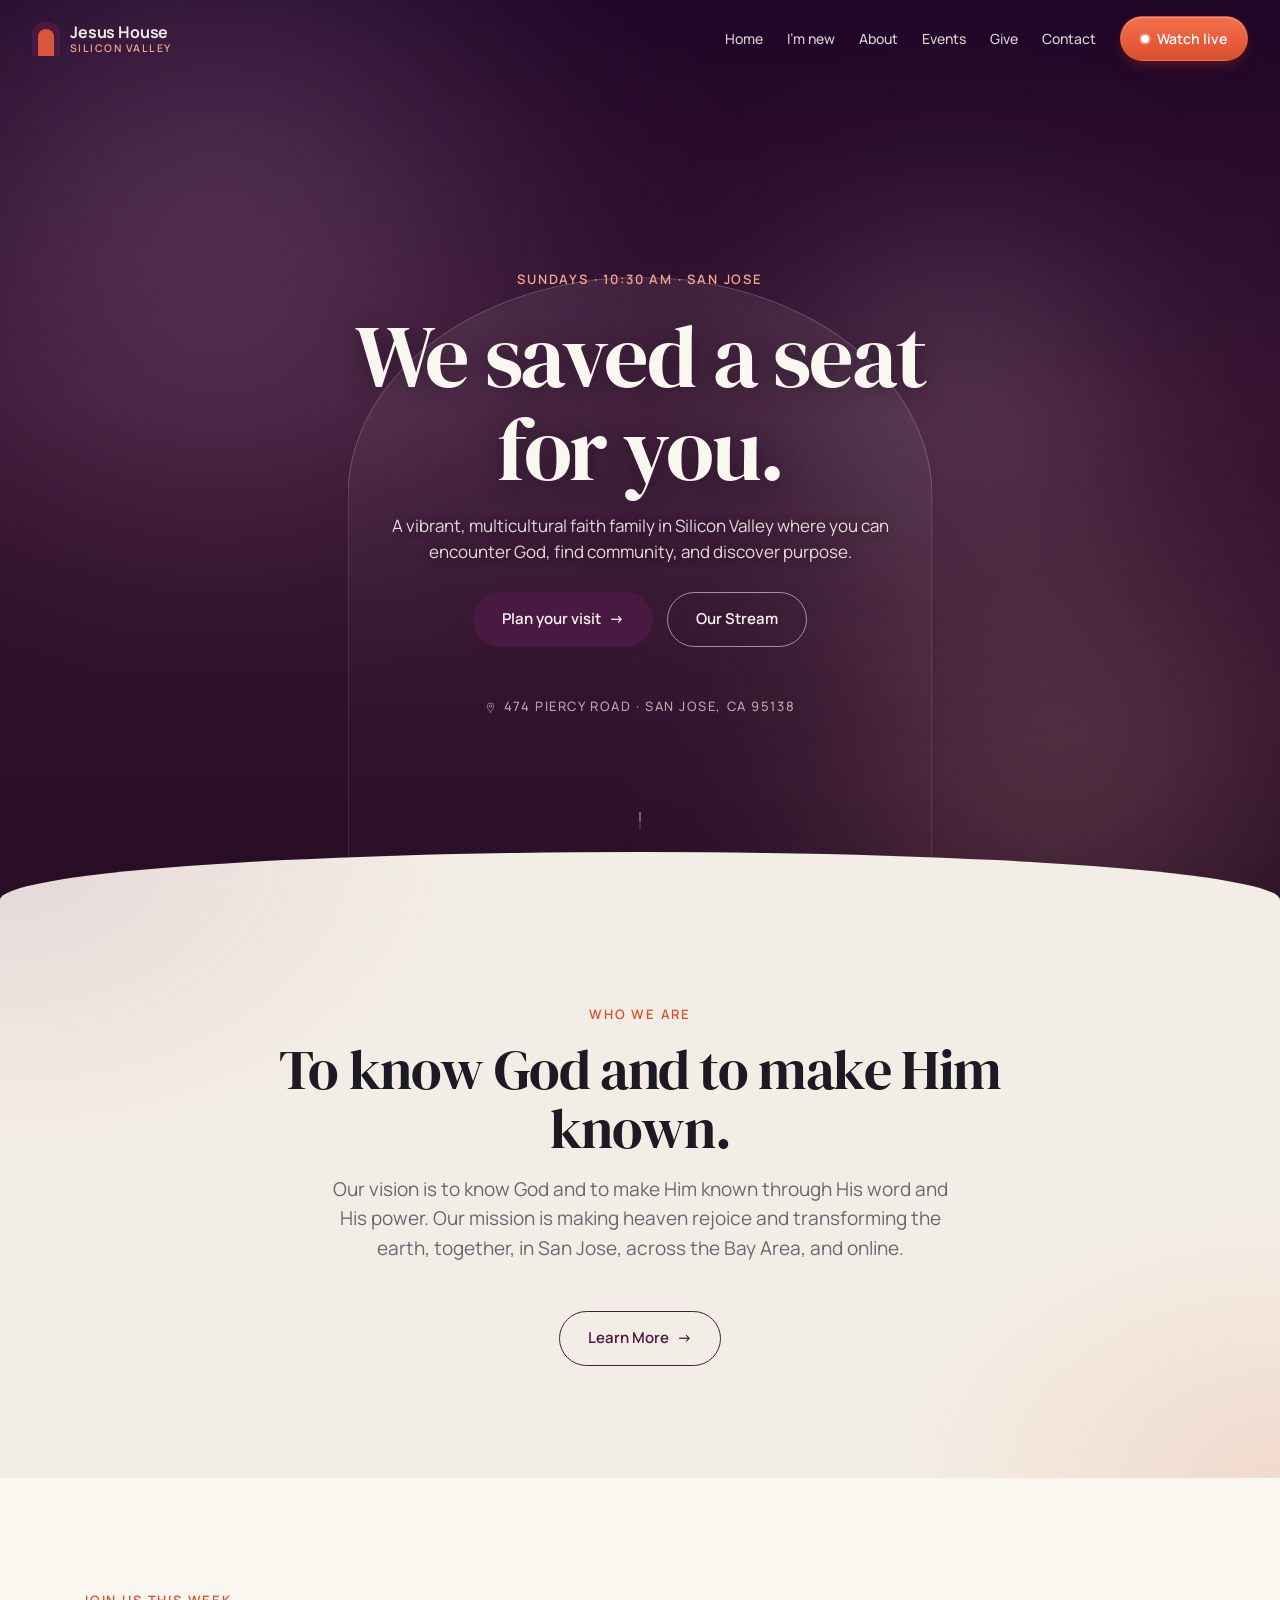
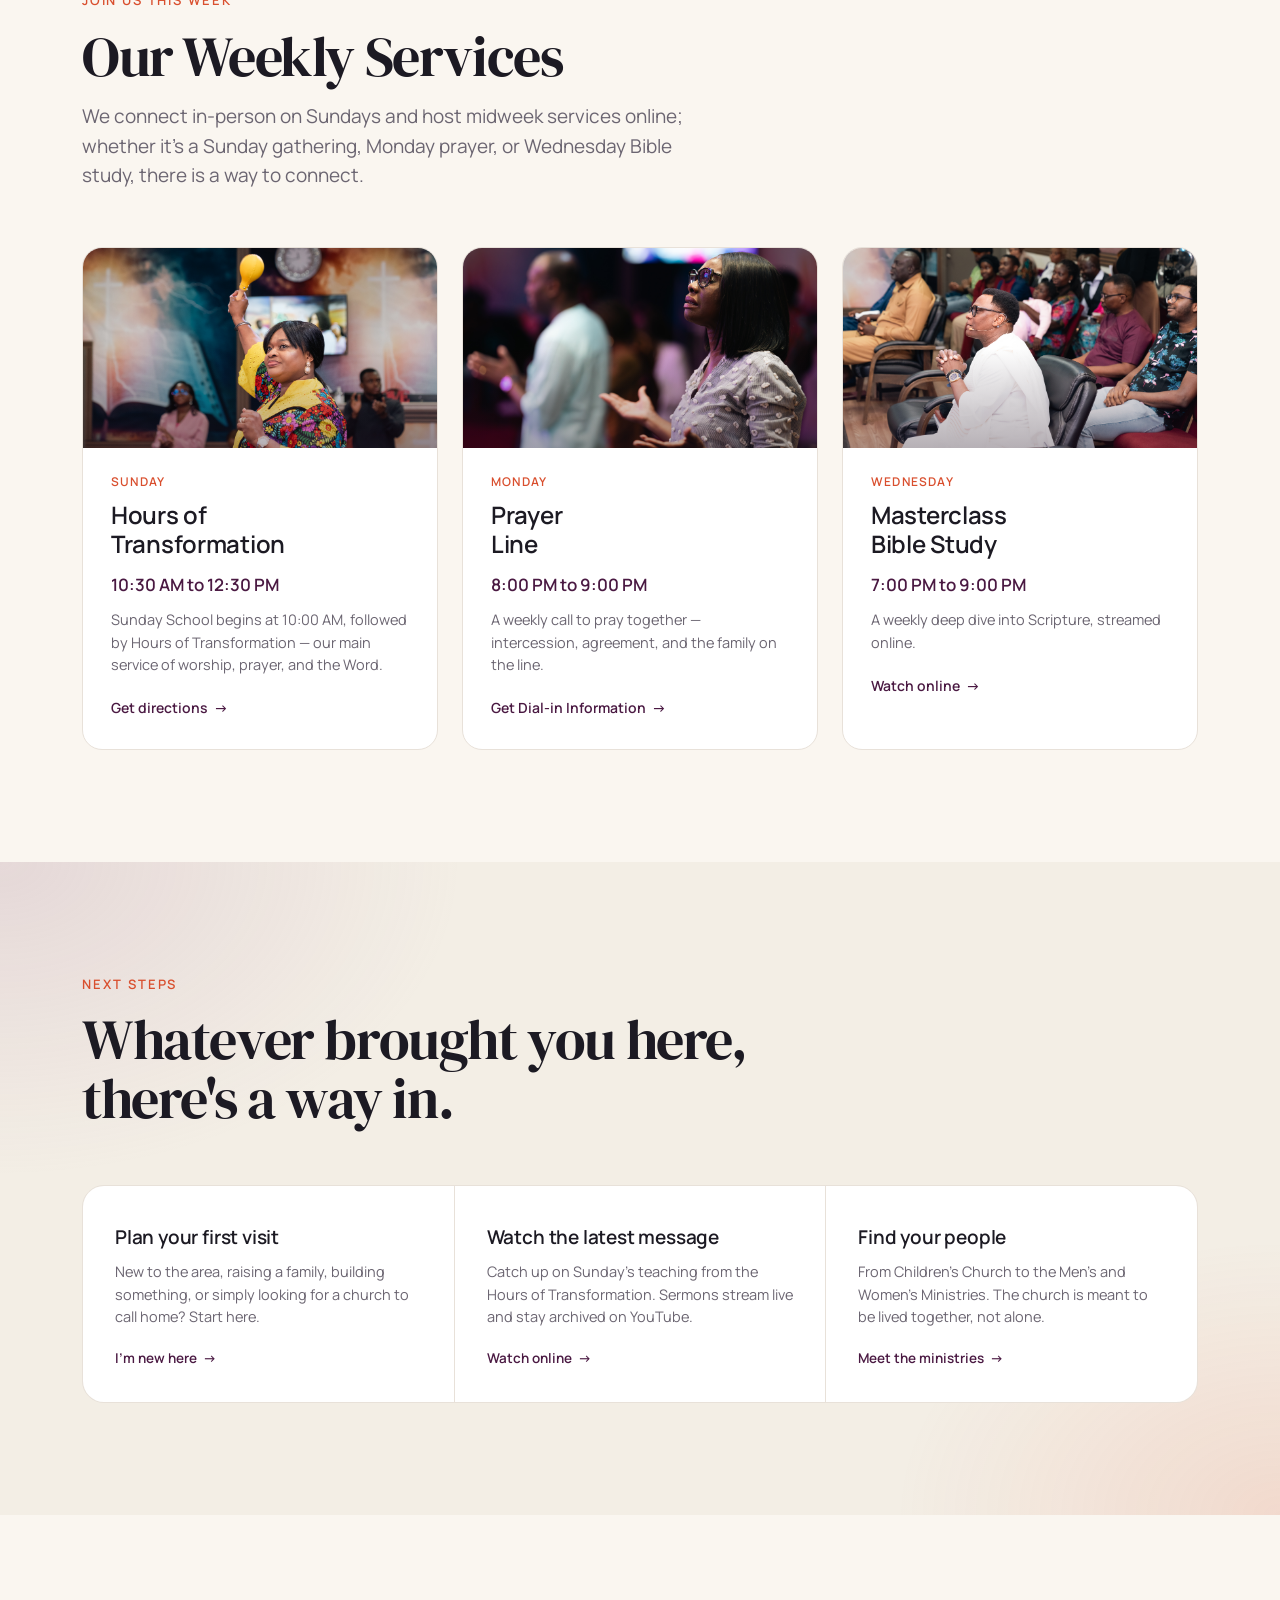
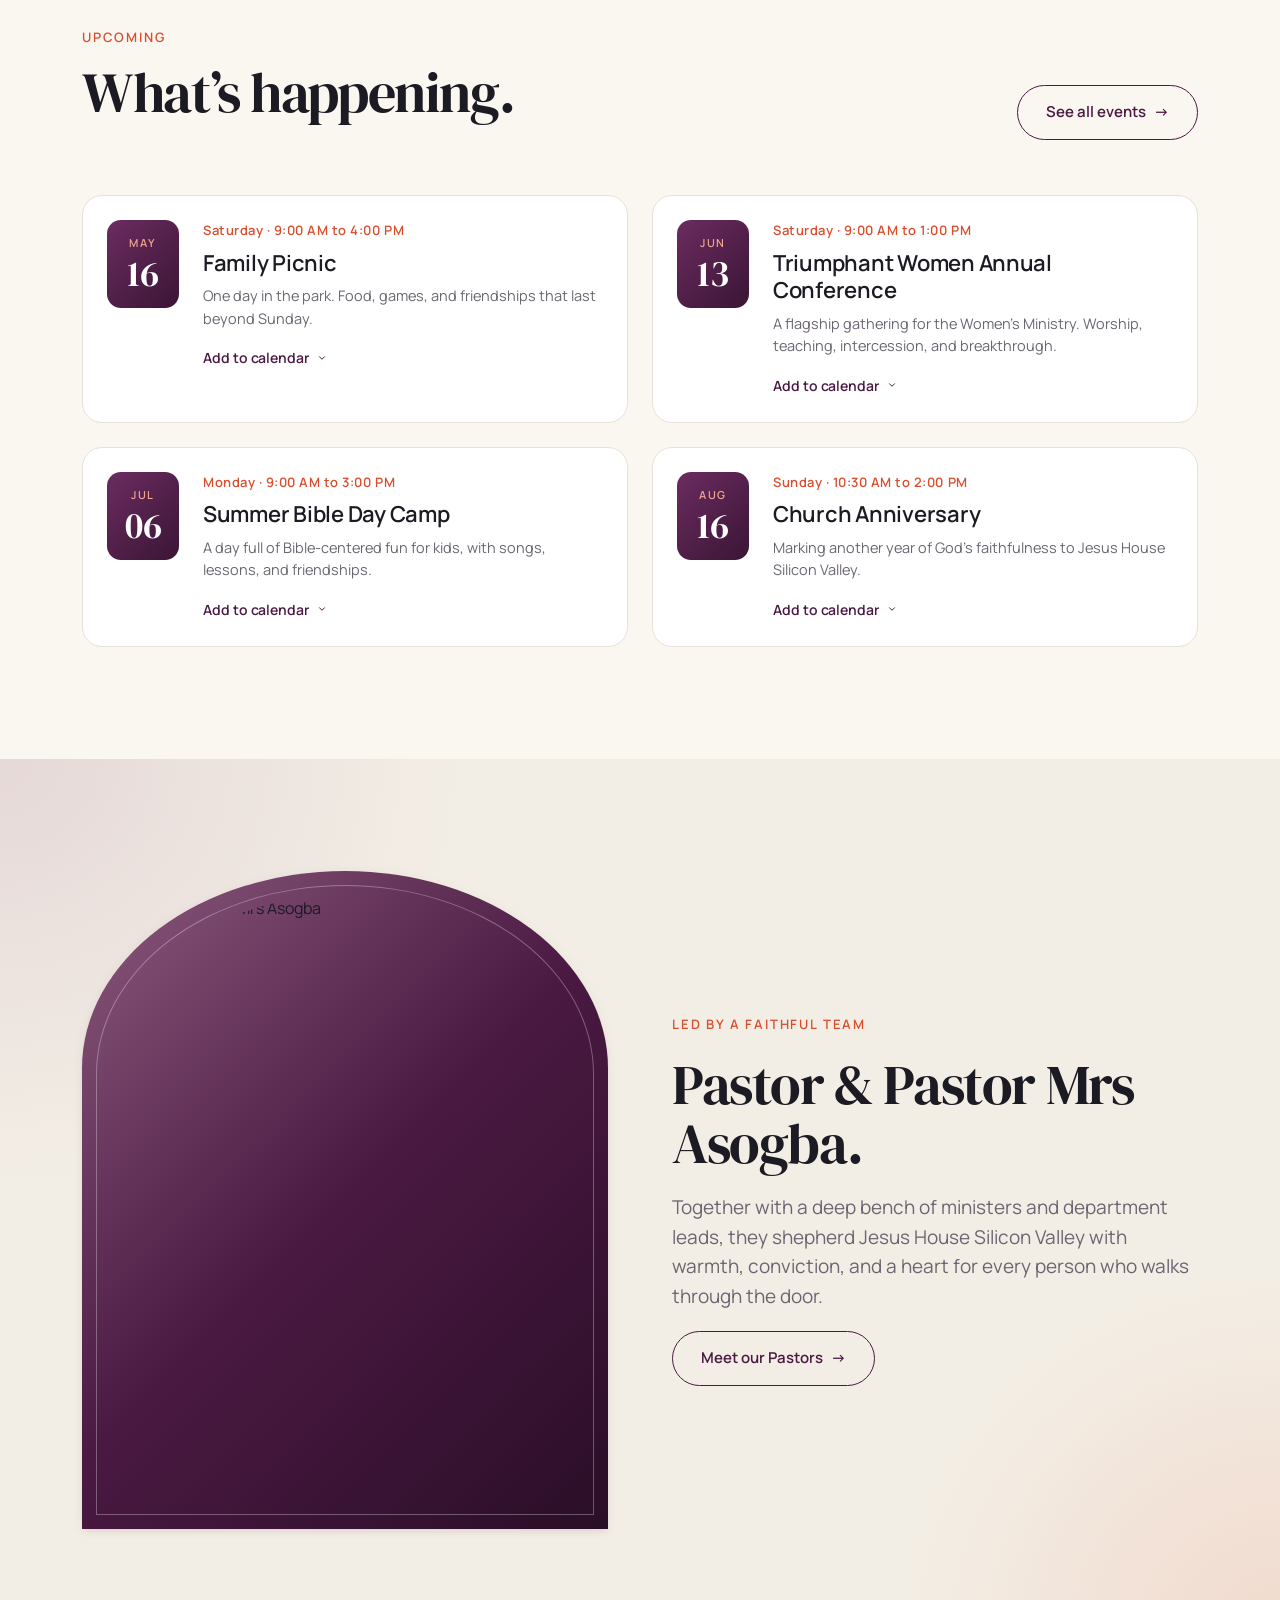
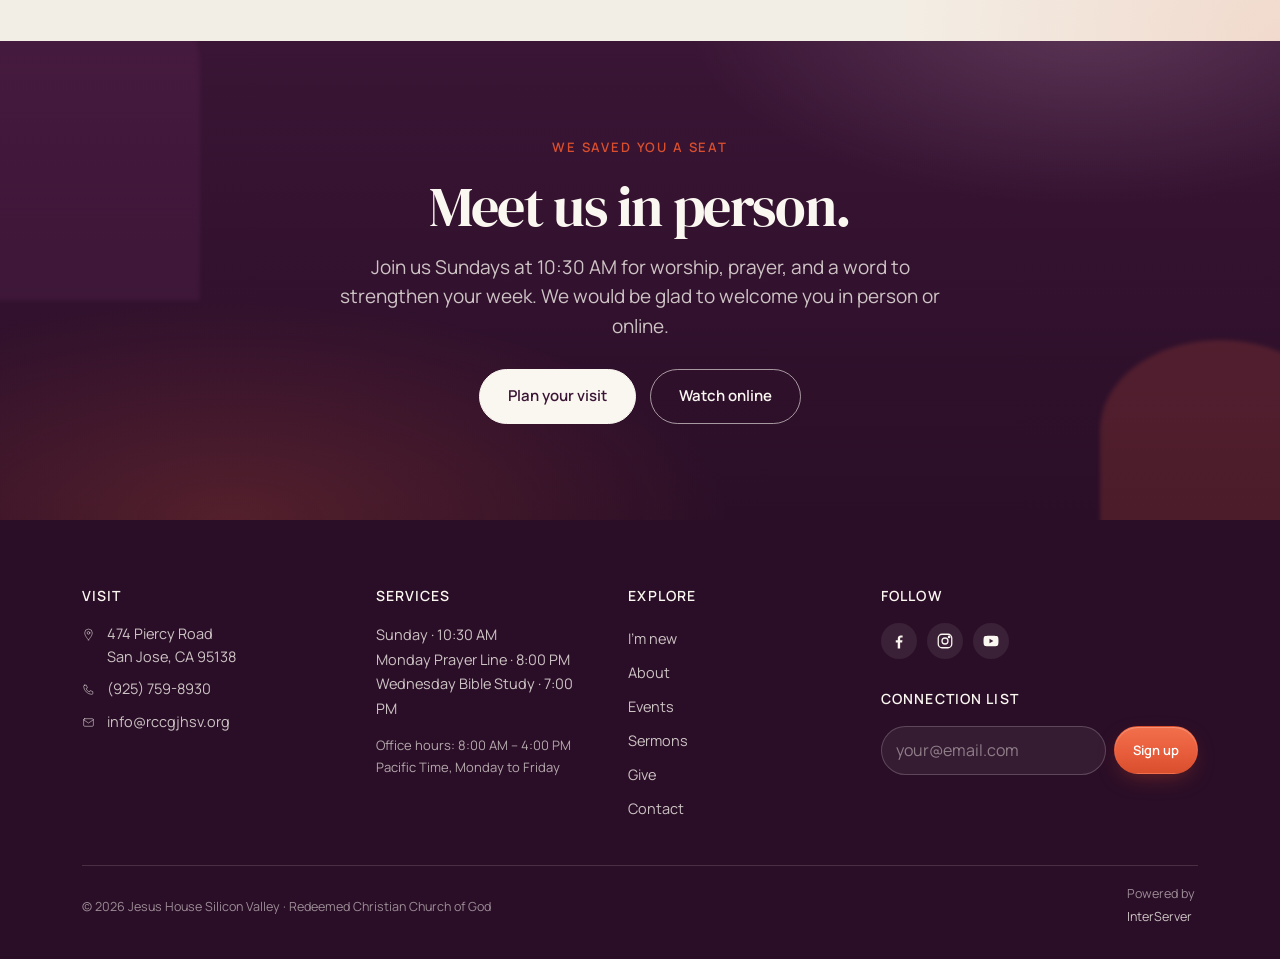
==== commit 9f488d25: "About page content revisions + bulletproof footer credit About page (six edits in one section pass):" ====
--- a/site/index.html
+++ b/site/index.html
@@ -8,7 +8,7 @@
 <link rel="preconnect" href="https://fonts.googleapis.com" />
 <link rel="preconnect" href="https://fonts.gstatic.com" crossorigin />
 <link href="https://fonts.googleapis.com/css2?family=DM+Serif+Display:ital@0;1&family=Manrope:wght@300;400;500;600;700&display=swap" rel="stylesheet" />
-<link rel="stylesheet" href="styles.css?v=51" />
+<link rel="stylesheet" href="styles.css?v=52" />
 
 <!--
   Live Google Calendar feed for the "Upcoming" section.
--- a/site/styles.css
+++ b/site/styles.css
@@ -1591,10 +1591,16 @@
   font-size: 12.5px;
   color: rgba(250,246,240,0.55);
 }
-/* Each child stays on its own line — copyright on the left can wrap
-   if the viewport is tight, but the "Powered by InterServer" line
-   should never split between "by" and "InterServer". */
-footer.site-footer .legal > div + div { white-space: nowrap; }
+/* Copyright on the left can wrap on tight viewports; the
+   "Powered by InterServer" credit on the right should never split
+   between words. The non-breaking spaces inside .legal-credit are
+   the primary guarantee — this rule + word-break: keep-all are
+   belt-and-suspenders for any browser quirk. */
+footer.site-footer .legal .legal-credit {
+  white-space: nowrap;
+  word-break: keep-all;
+  overflow-wrap: normal;
+}
 footer.site-footer .socials {
   display: flex; gap: 10px; margin-top: 4px;
 }
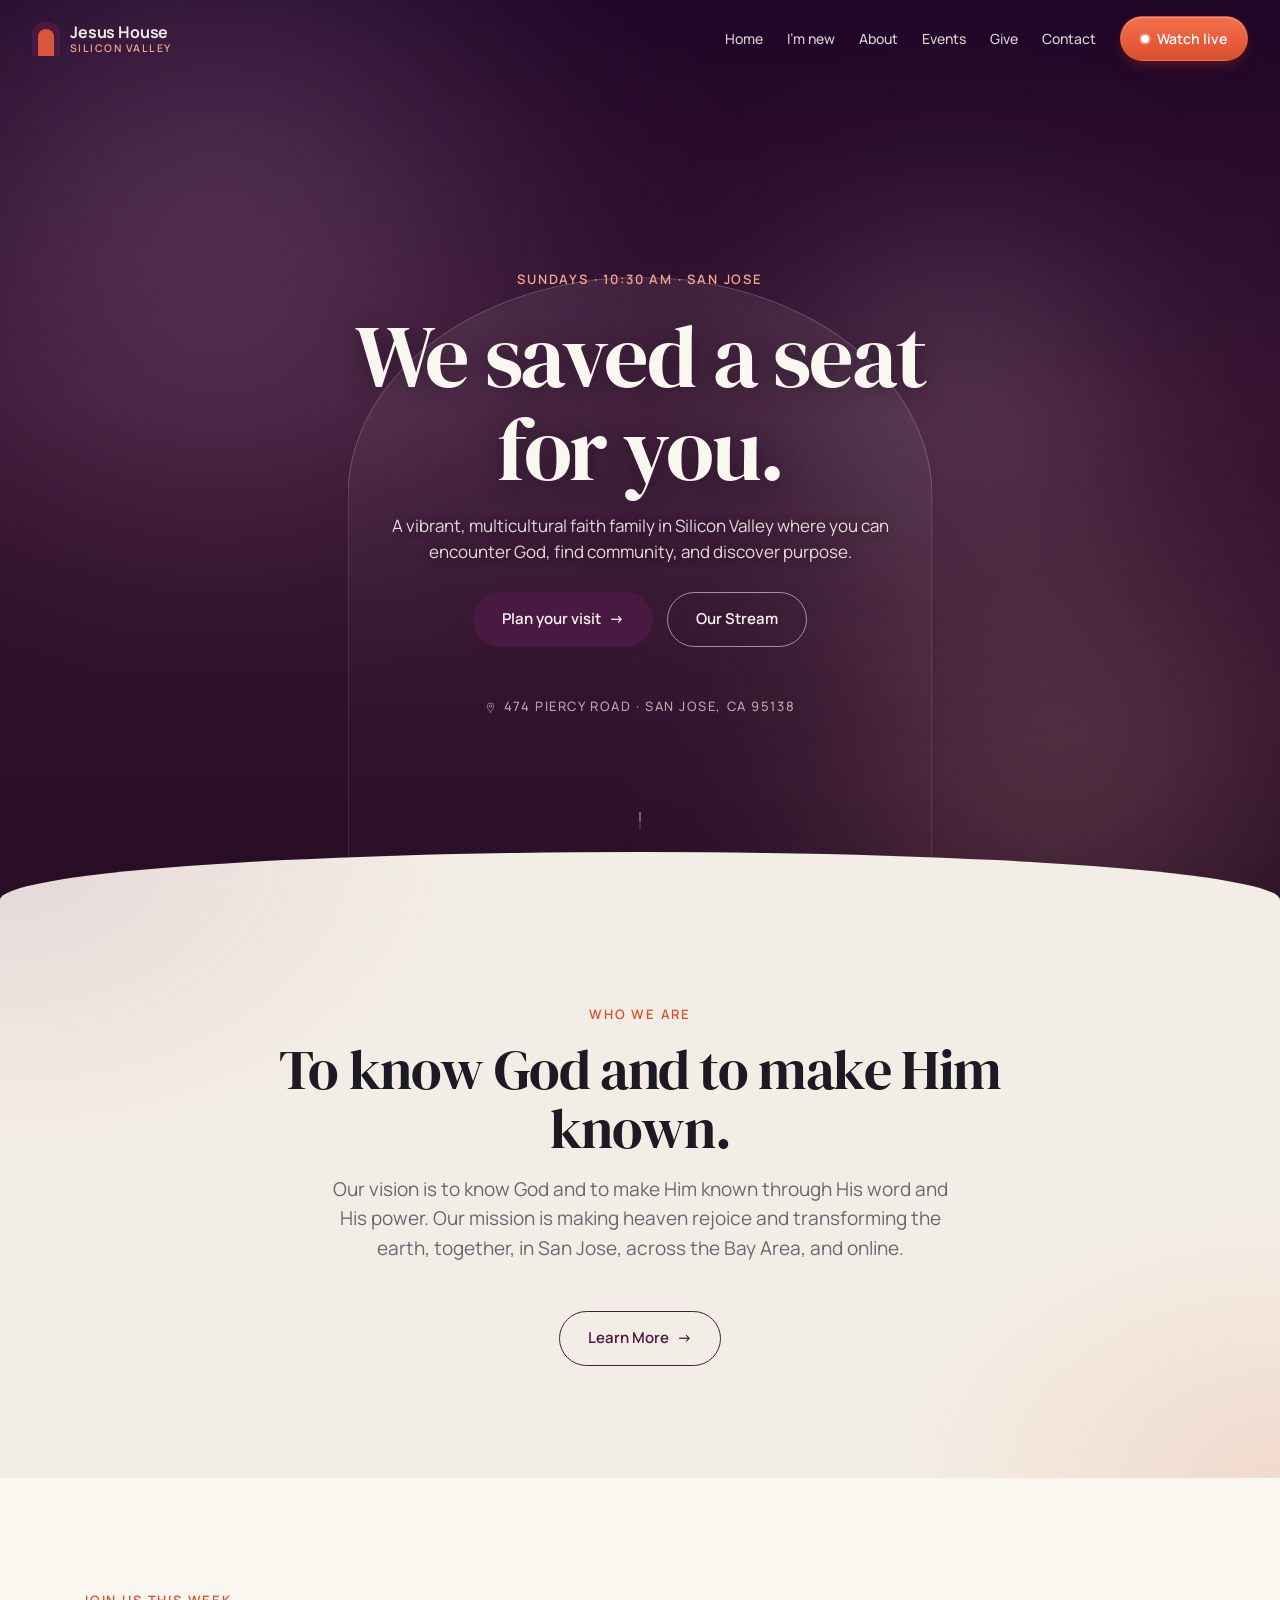
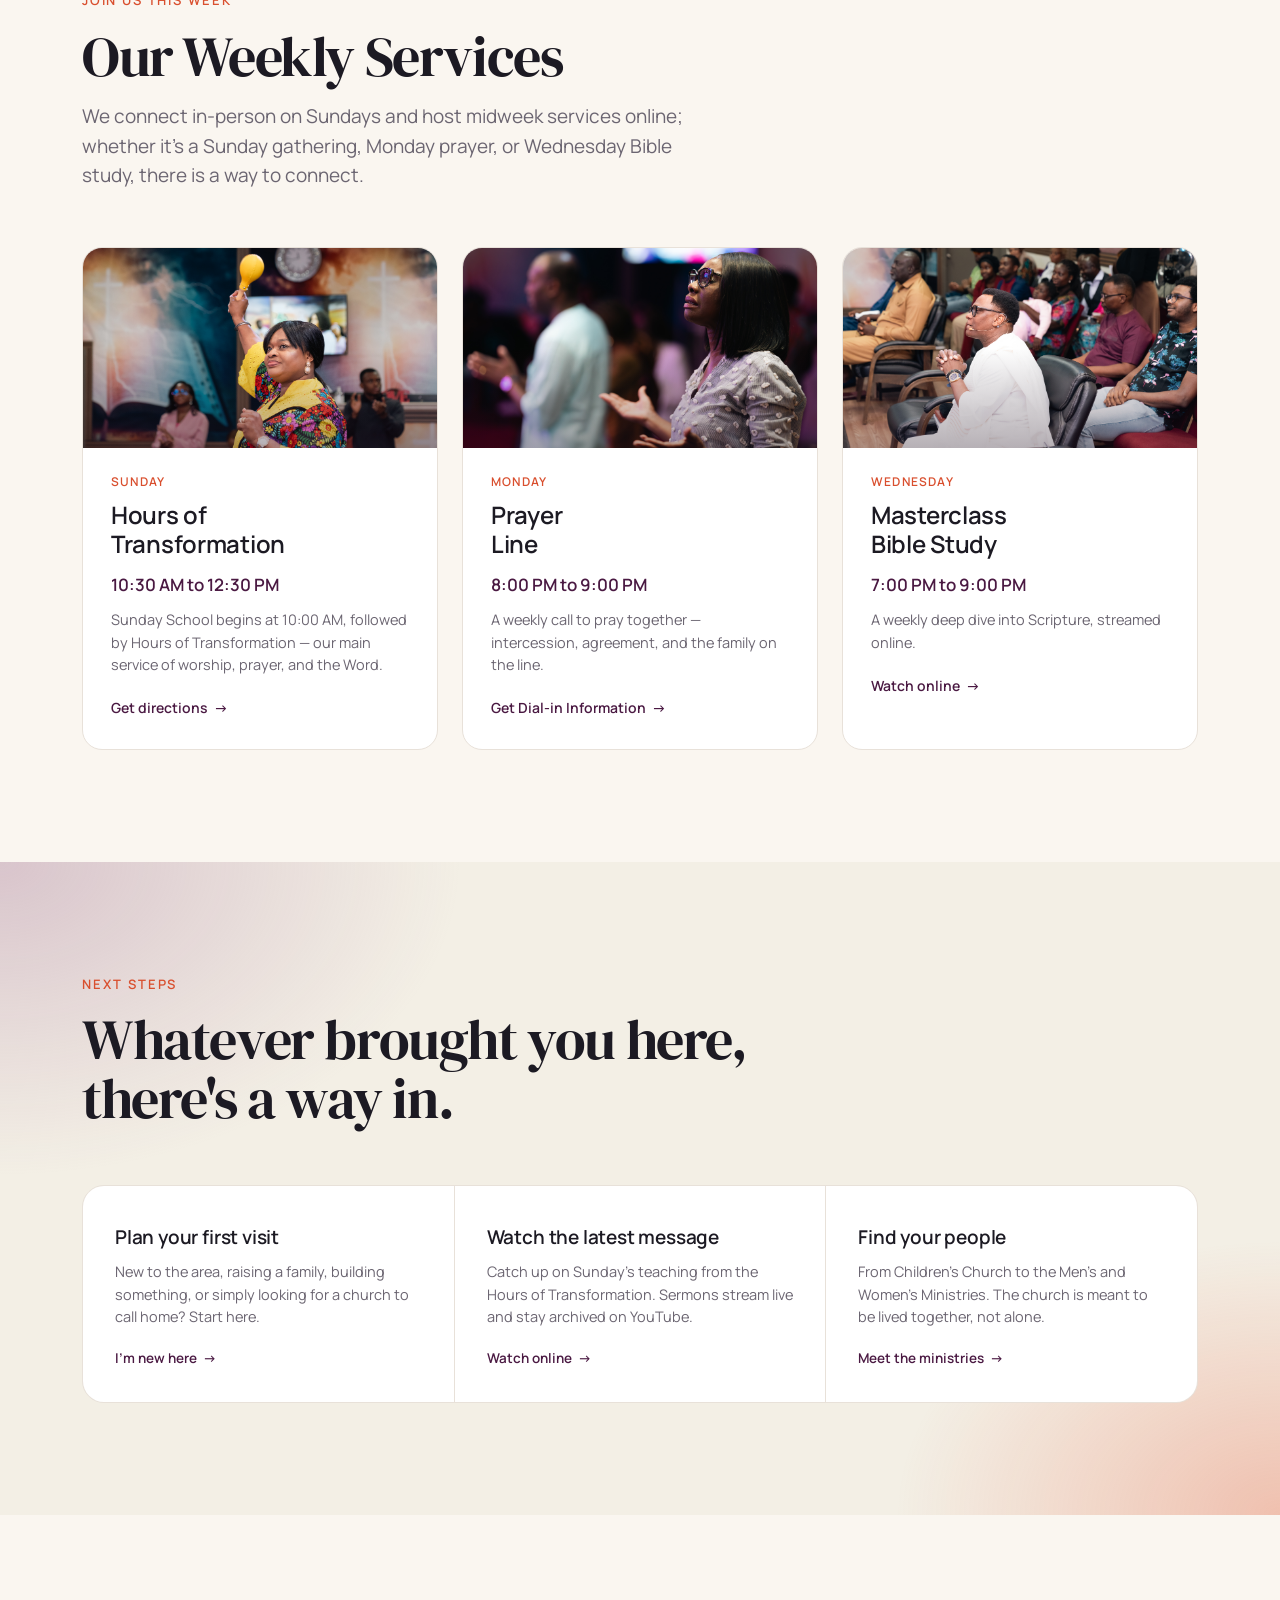
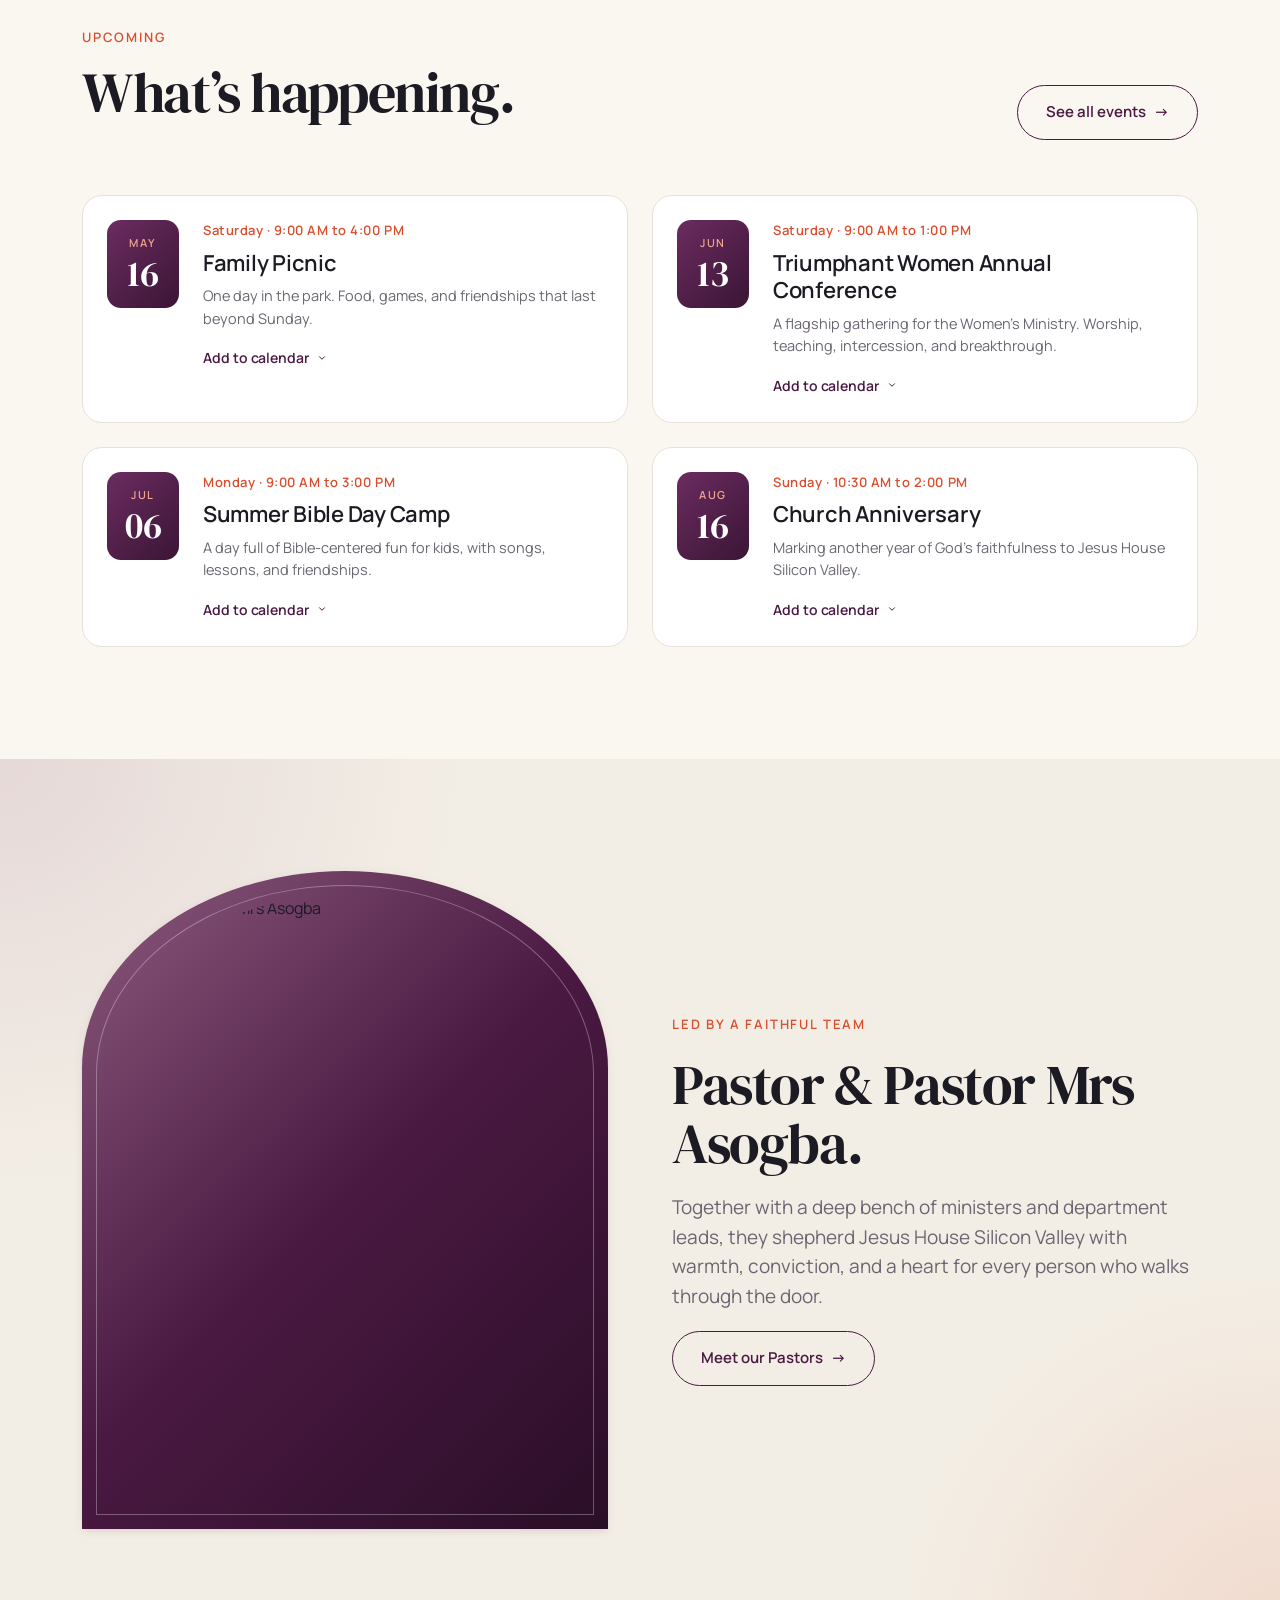
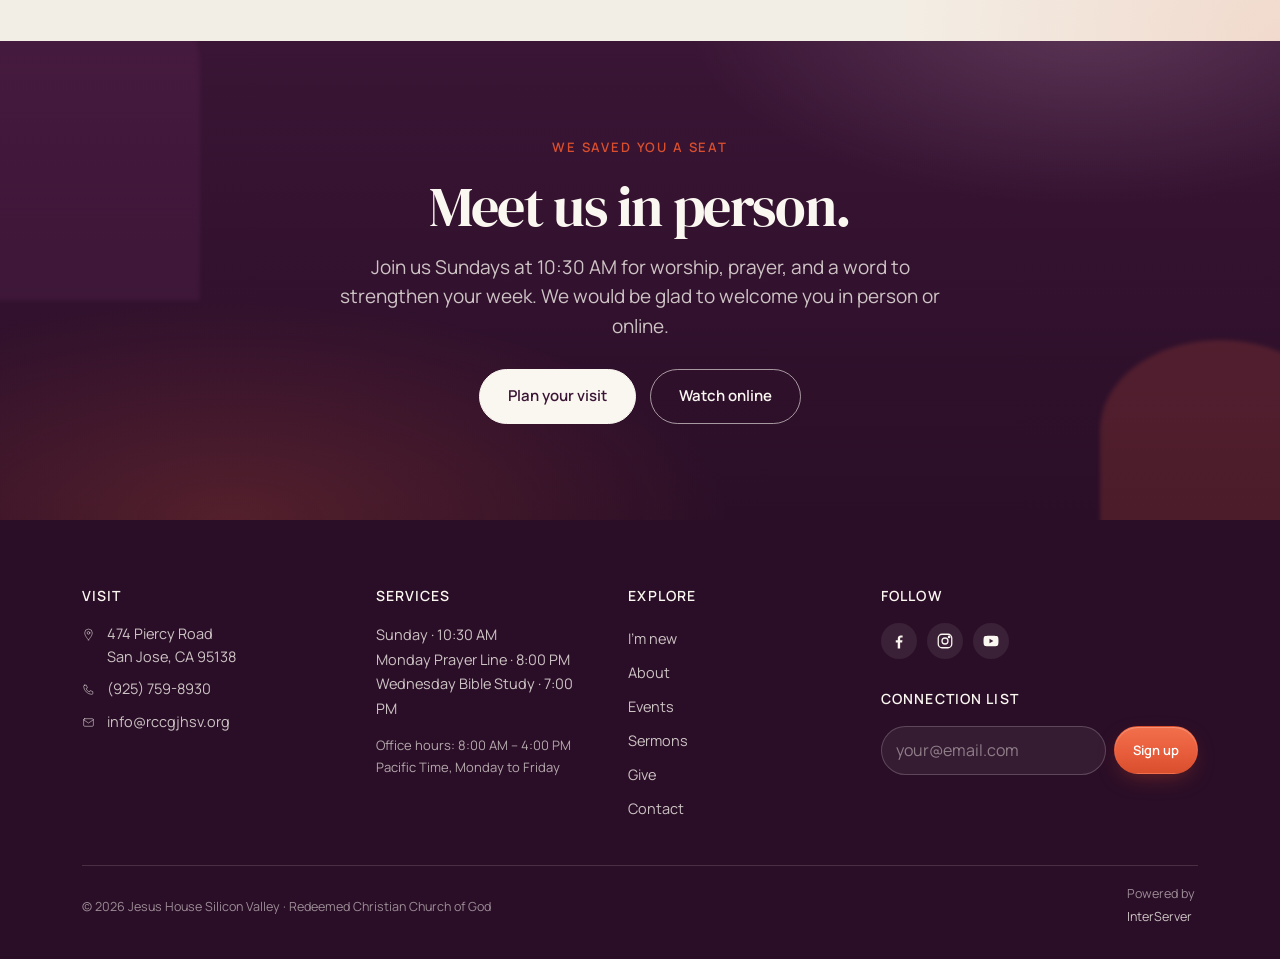
==== commit afeee6ab: "New dedicated filenames for section bg + side images, lighter overlay Image references on every page" ====
--- a/site/index.html
+++ b/site/index.html
@@ -8,7 +8,7 @@
 <link rel="preconnect" href="https://fonts.googleapis.com" />
 <link rel="preconnect" href="https://fonts.gstatic.com" crossorigin />
 <link href="https://fonts.googleapis.com/css2?family=DM+Serif+Display:ital@0;1&family=Manrope:wght@300;400;500;600;700&display=swap" rel="stylesheet" />
-<link rel="stylesheet" href="styles.css?v=52" />
+<link rel="stylesheet" href="styles.css?v=55" />
 
 <!--
   Live Google Calendar feed for the "Upcoming" section.
@@ -124,7 +124,7 @@
 </section>
 
 <!-- ============ NEXT STEPS — Spotlight Border Cards ============ -->
-<section class="alt">
+<section class="alt has-bg-image" style="background-image: url('assets/photos/bg-next-steps.jpg');">
   <div class="wrap">
     <div class="section-head reveal">
       <div class="eyebrow">Next steps</div>
@@ -302,6 +302,6 @@
 <!-- ============ FOOTER ============ -->
 <div data-include="partials/footer.html"></div>
 
-<script src="scripts.js?v=19"></script>
+<script src="scripts.js?v=20"></script>
 </body>
 </html>
--- a/site/styles.css
+++ b/site/styles.css
@@ -1585,21 +1585,39 @@
   border-top: 1px solid rgba(250,246,240,0.14);
   margin-top: 40px;
   padding-top: 18px;
-  display: flex; flex-wrap: wrap; gap: 16px;
+  display: flex; flex-wrap: nowrap; gap: 24px;
   justify-content: space-between;
   align-items: center;
   font-size: 12.5px;
   color: rgba(250,246,240,0.55);
 }
-/* Copyright on the left can wrap on tight viewports; the
-   "Powered by InterServer" credit on the right should never split
-   between words. The non-breaking spaces inside .legal-credit are
-   the primary guarantee — this rule + word-break: keep-all are
-   belt-and-suspenders for any browser quirk. */
+/* The copyright string is the long one. Let it consume the row's
+   available width and wrap its OWN text if the viewport gets narrow.
+   The min-width: 0 is the key — without it, flex items default to
+   min-width: auto (= min-content) and refuse to shrink, which would
+   push the credit off-screen or force the whole row to wrap. */
+footer.site-footer .legal > :first-child {
+  flex: 1 1 auto;
+  min-width: 0;
+}
+/* The InterServer credit holds its content width, never shrinks,
+   never wraps. NBSPs inside are still belt-and-suspenders. */
 footer.site-footer .legal .legal-credit {
+  flex: 0 0 auto;
   white-space: nowrap;
   word-break: keep-all;
   overflow-wrap: normal;
+}
+/* Phones get to stack — copyright above, credit below, both centered.
+   At sub-560px the row gets too tight for any reasonable balance. */
+@media (max-width: 560px) {
+  footer.site-footer .legal {
+    flex-direction: column;
+    align-items: center;
+    text-align: center;
+    gap: 10px;
+  }
+  footer.site-footer .legal > :first-child { flex: 0 1 auto; }
 }
 footer.site-footer .socials {
   display: flex; gap: 10px; margin-top: 4px;
@@ -2657,3 +2675,203 @@
   .give-card { padding: 36px 24px 30px; border-radius: 20px; }
   .give-card h3 { font-size: 24px; }
 }
+
+/* ============================================================
+   Section background image with overlay
+   Inline-style background-image on the <section>, overlay rendered
+   by the ::before pseudo-element. Default is the parchment + plum
+   + coral gradient stack (.alt-style, just over a photo).
+   The .solid-overlay variant is mostly opaque parchment so the
+   image becomes a faint texture rather than a visible scene.
+   ============================================================ */
+section.has-bg-image {
+  position: relative;
+  isolation: isolate;
+  background-color: var(--bg-alt);
+  background-size: cover;
+  background-position: center;
+  background-repeat: no-repeat;
+}
+section.has-bg-image::before {
+  content: '';
+  position: absolute; inset: 0;
+  z-index: -1;
+  pointer-events: none;
+  /* Lighter parchment veil + colored corner glows so the underlying
+     photo reads as the foreground texture, not just a shadow behind a
+     near-opaque scrim. Tuned to feel similar to the home hero where
+     the image is clearly visible through the plum gradient overlay. */
+  background:
+    radial-gradient(60% 80% at 0% 0%, rgba(180, 138, 169, 0.42), transparent 60%),
+    radial-gradient(50% 70% at 100% 100%, rgba(232, 93, 60, 0.32), transparent 60%),
+    rgba(243, 238, 229, 0.42);
+}
+section.has-bg-image.solid-overlay::before {
+  /* Still much heavier than the default — photo is a faint texture
+     here, not a focal element (used on the Give "Other ways" section). */
+  background:
+    radial-gradient(60% 80% at 0% 0%, rgba(180, 138, 169, 0.22), transparent 60%),
+    radial-gradient(50% 70% at 100% 100%, rgba(232, 93, 60, 0.16), transparent 60%),
+    rgba(250, 246, 240, 0.78);
+}
+
+/* Bare arch portrait — no plum mat, no border, no pinstripe ring.
+   Just the photo cropped to the arch silhouette. Used alongside
+   forms and FAQ blocks where the visual brief is "soft accompanying
+   image", not "framed editorial portrait". */
+.photo-arch.bare,
+.photo-arch.bare.has-image {
+  background: transparent;
+  border: none;
+  box-shadow: none;
+}
+.photo-arch.bare img {
+  inset: 0;
+  width: 100%; height: 100%;
+  border-radius: var(--arch-full);
+}
+.photo-arch.bare::before,
+.photo-arch.bare::after { display: none; }
+
+/* Two-column "form/content + side image" pattern (I'm New
+   Connection card, FAQ, Contact prayer). Image hides on mobile so
+   the form doesn't feel cramped. */
+.with-side {
+  display: grid;
+  grid-template-columns: 1fr 1fr;
+  gap: 56px;
+  align-items: center;
+}
+.with-side.image-left { grid-template-columns: 1fr 1fr; }
+.with-side > .with-side-image { max-width: 420px; width: 100%; justify-self: center; }
+@media (max-width: 900px) {
+  .with-side { grid-template-columns: 1fr; gap: 40px; }
+  .with-side > .with-side-image { display: none; }
+}
+
+/* Pastor bio modal (About page). Reuses the visual treatment of
+   the ministries modal but kept as its own class so the two
+   features can evolve independently. */
+.bio-overlay {
+  position: fixed; inset: 0;
+  z-index: 200;
+  background: rgba(31, 3, 44, 0.5);
+  -webkit-backdrop-filter: blur(10px);
+  backdrop-filter: blur(10px);
+  display: none;
+  align-items: center;
+  justify-content: center;
+  padding: 24px;
+  opacity: 0;
+  transition: opacity 0.3s var(--ease-out);
+}
+.bio-overlay.open { display: flex; }
+.bio-overlay.visible { opacity: 1; }
+.bio-detail {
+  background: var(--bg-card);
+  border-radius: 24px;
+  max-width: 560px; width: 100%;
+  max-height: calc(100vh - 48px);
+  overflow-y: auto;
+  padding: 40px 36px 32px;
+  box-shadow: 0 40px 80px -10px rgba(0,0,0,0.3),
+              0 12px 32px -8px rgba(31,3,44,0.25);
+  transform: scale(0.92) translateY(16px);
+  transition: transform 0.4s var(--ease-out);
+  position: relative;
+}
+.bio-overlay.visible .bio-detail { transform: scale(1) translateY(0); }
+.bio-close {
+  position: absolute;
+  top: 16px; right: 16px;
+  width: 36px; height: 36px;
+  border-radius: 999px;
+  border: none;
+  background: var(--bg-alt);
+  color: var(--text-secondary);
+  display: inline-flex;
+  align-items: center;
+  justify-content: center;
+  cursor: pointer;
+  transition: background 0.2s var(--ease-out),
+              color 0.2s var(--ease-out);
+}
+.bio-close:hover {
+  background: var(--plum-100);
+  color: var(--plum-700);
+}
+.bio-eyebrow {
+  font-size: 12px;
+  font-weight: 600;
+  letter-spacing: 0.14em;
+  text-transform: uppercase;
+  color: var(--coral-600);
+  margin-bottom: 12px;
+}
+.bio-detail h2 {
+  font-family: var(--display);
+  font-size: 30px;
+  font-weight: 400;
+  letter-spacing: -0.02em;
+  line-height: 1.15;
+  color: var(--text-primary);
+  margin-bottom: 6px;
+}
+.bio-role {
+  color: var(--plum-600);
+  font-weight: 600;
+  font-size: 13px;
+  letter-spacing: 0.08em;
+  text-transform: uppercase;
+  margin-bottom: 20px;
+}
+.bio-body {
+  font-size: 15.5px;
+  color: var(--text-primary);
+  line-height: 1.65;
+  margin-bottom: 28px;
+}
+.bio-body p + p { margin-top: 12px; }
+.bio-actions {
+  display: flex;
+  gap: 12px;
+  flex-wrap: wrap;
+}
+.bio-actions .btn { padding: 10px 22px; font-size: 14px; min-height: 40px; }
+@media (max-width: 600px) {
+  .bio-detail { padding: 32px 22px 24px; border-radius: 20px; }
+  .bio-detail h2 { font-size: 24px; }
+  .bio-close { top: 12px; right: 12px; }
+}
+
+/* Bio CTA — a small pill above the social row on each pastor card. */
+.btn-bio {
+  display: inline-flex; align-items: center; gap: 6px;
+  padding: 8px 18px;
+  font-size: 13px; font-weight: 600;
+  letter-spacing: 0.04em; text-transform: uppercase;
+  background: transparent;
+  color: var(--plum-700);
+  border: 1.5px solid var(--plum-300);
+  border-radius: 999px;
+  cursor: pointer;
+  transition: background 0.2s var(--ease-out),
+              color 0.2s var(--ease-out),
+              border-color 0.2s var(--ease-out);
+}
+.btn-bio:hover {
+  background: var(--plum-600);
+  color: var(--text-inverse);
+  border-color: var(--plum-600);
+}
+
+/* Footer office-hours block + mobile Explore-column hide. */
+footer.site-footer .col-services-hours strong { color: var(--text-inverse); }
+footer.site-footer .col-services-hours small {
+  font-size: 11.5px;
+  font-style: italic;
+  color: rgba(250,246,240,0.55);
+}
+@media (max-width: 600px) {
+  footer.site-footer .col-explore { display: none; }
+}
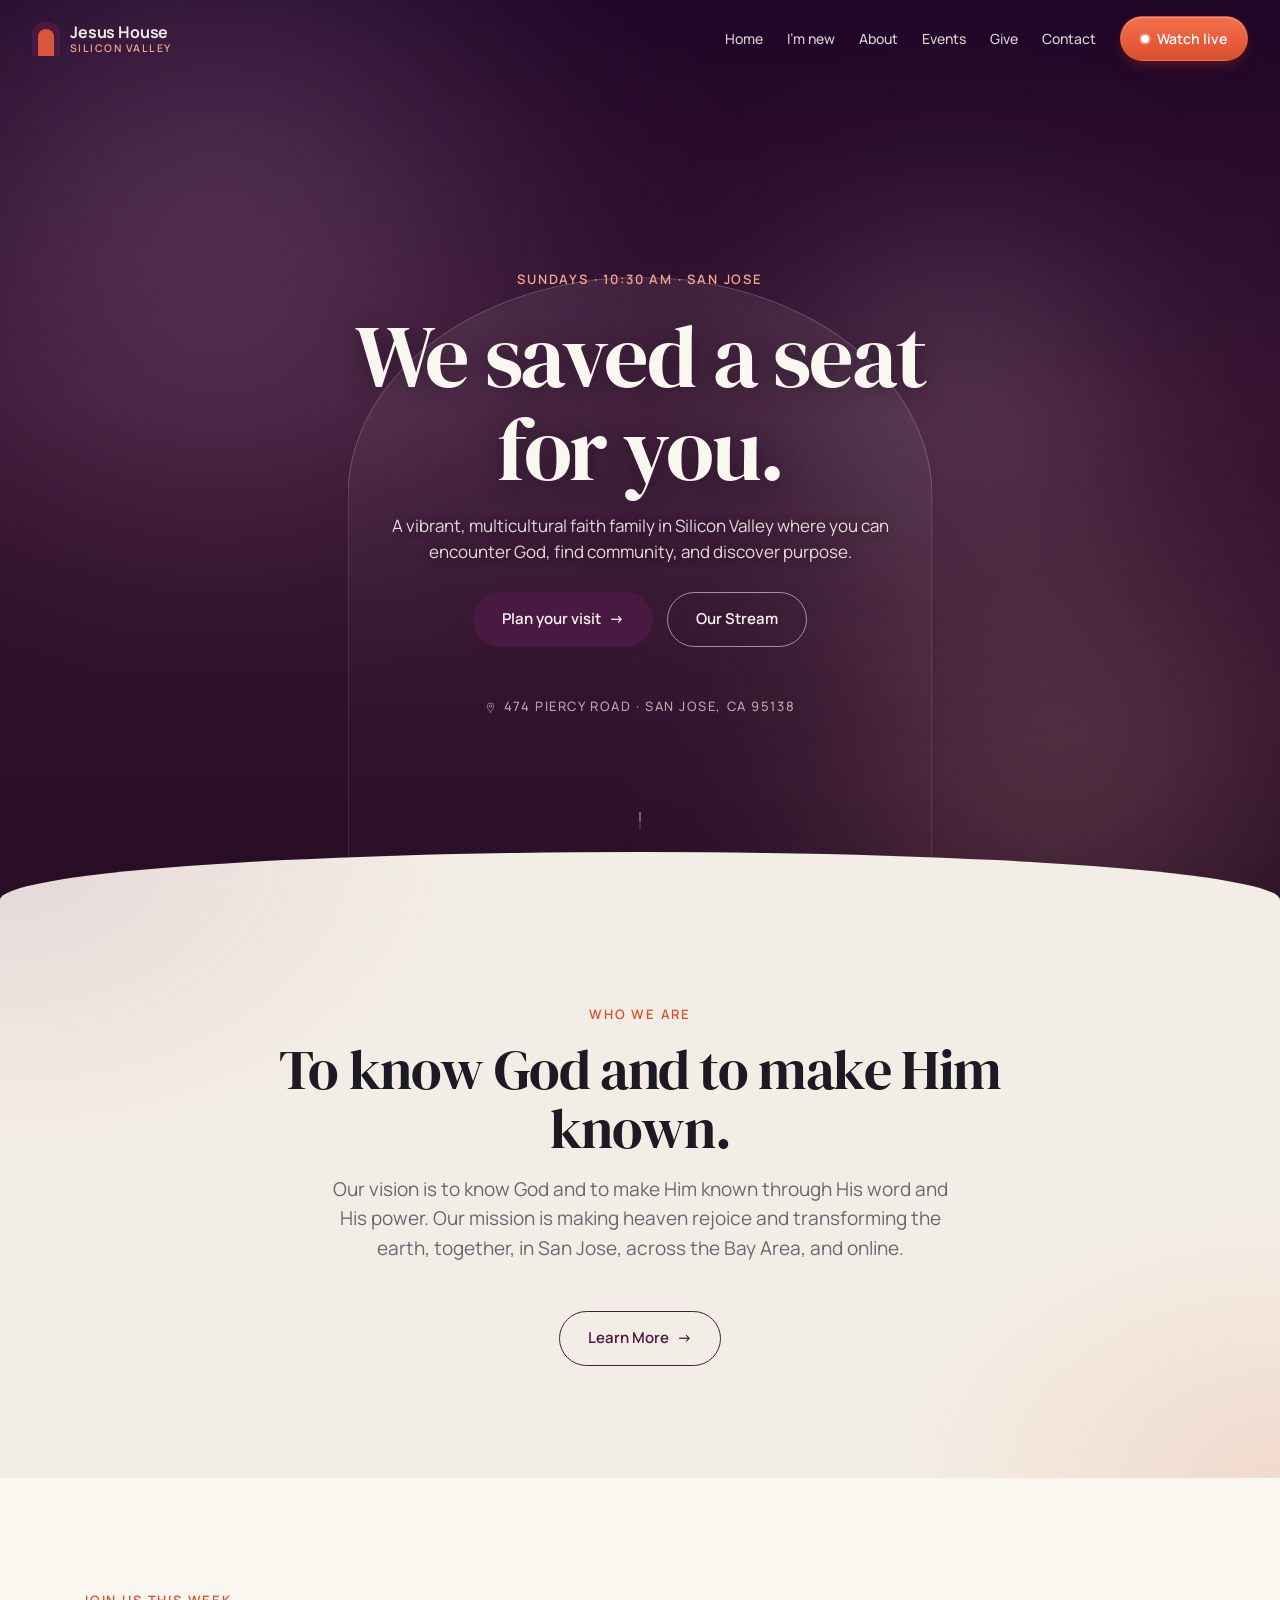
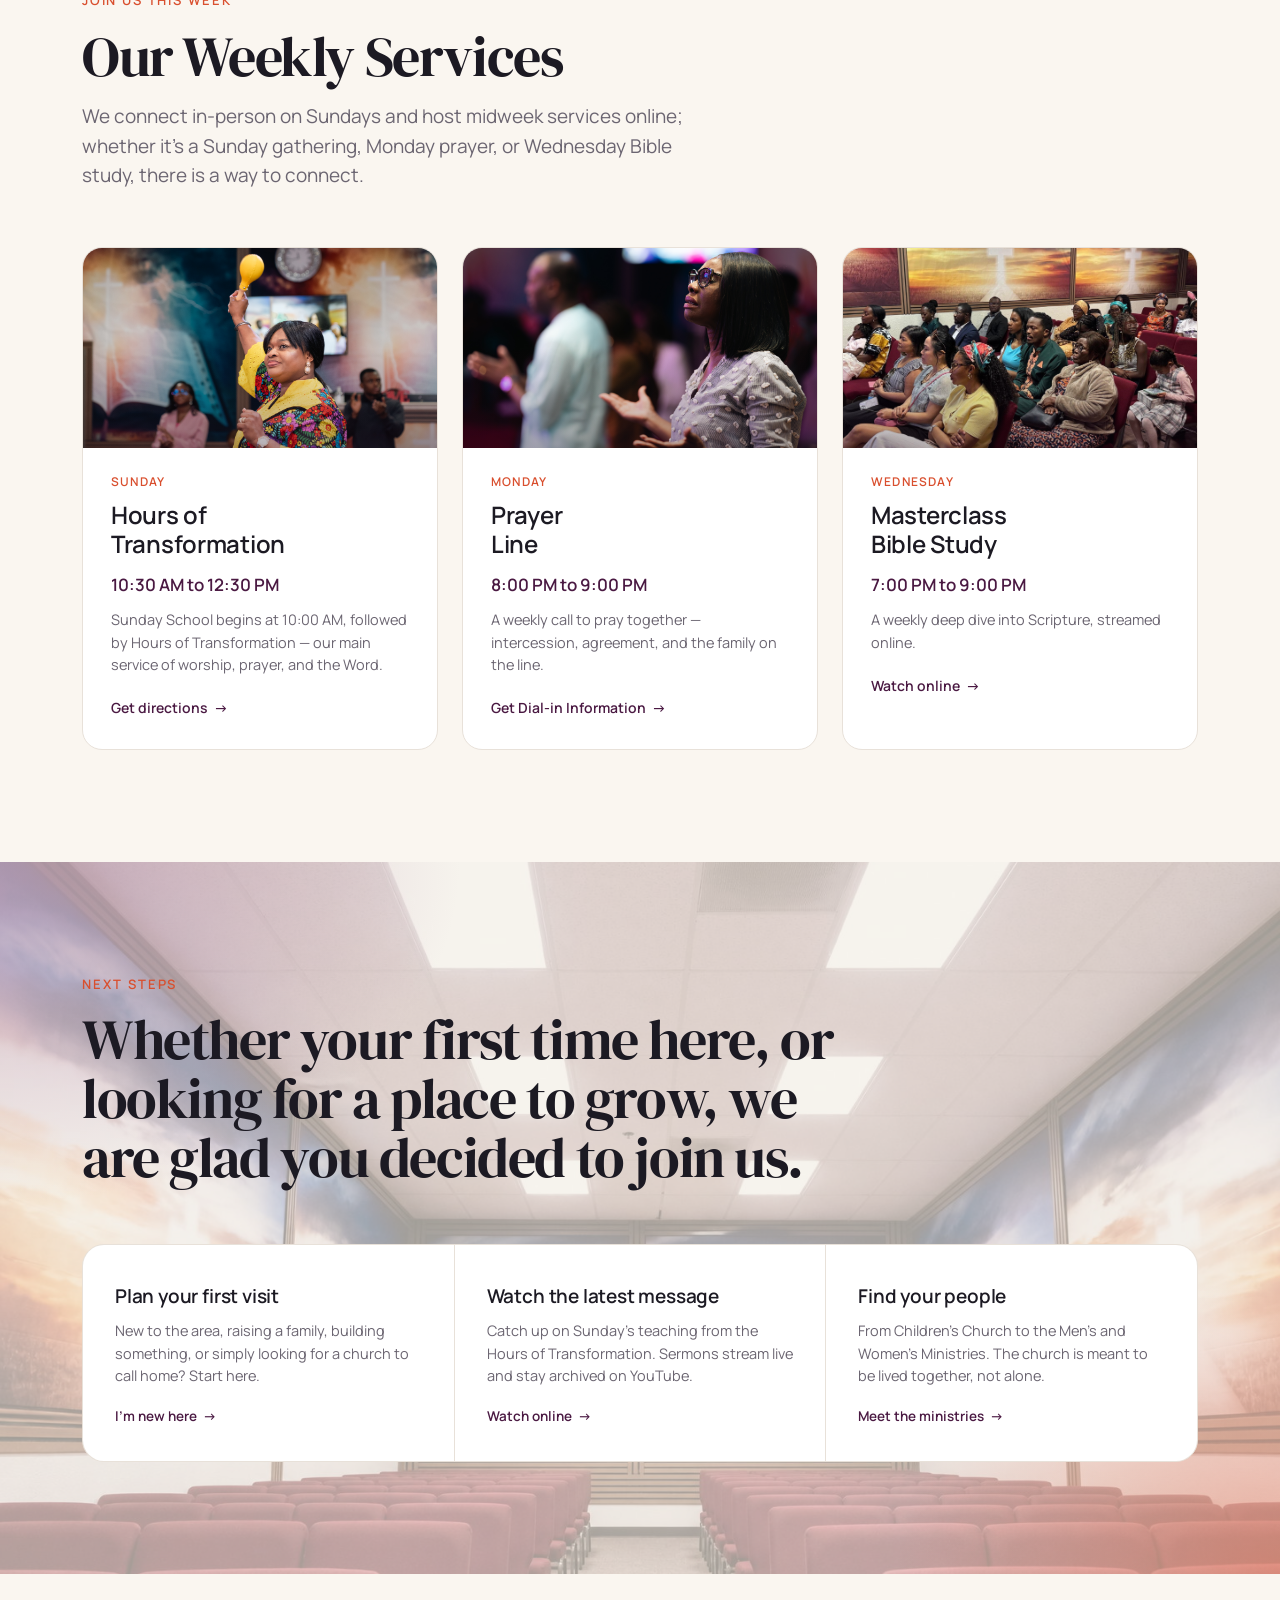
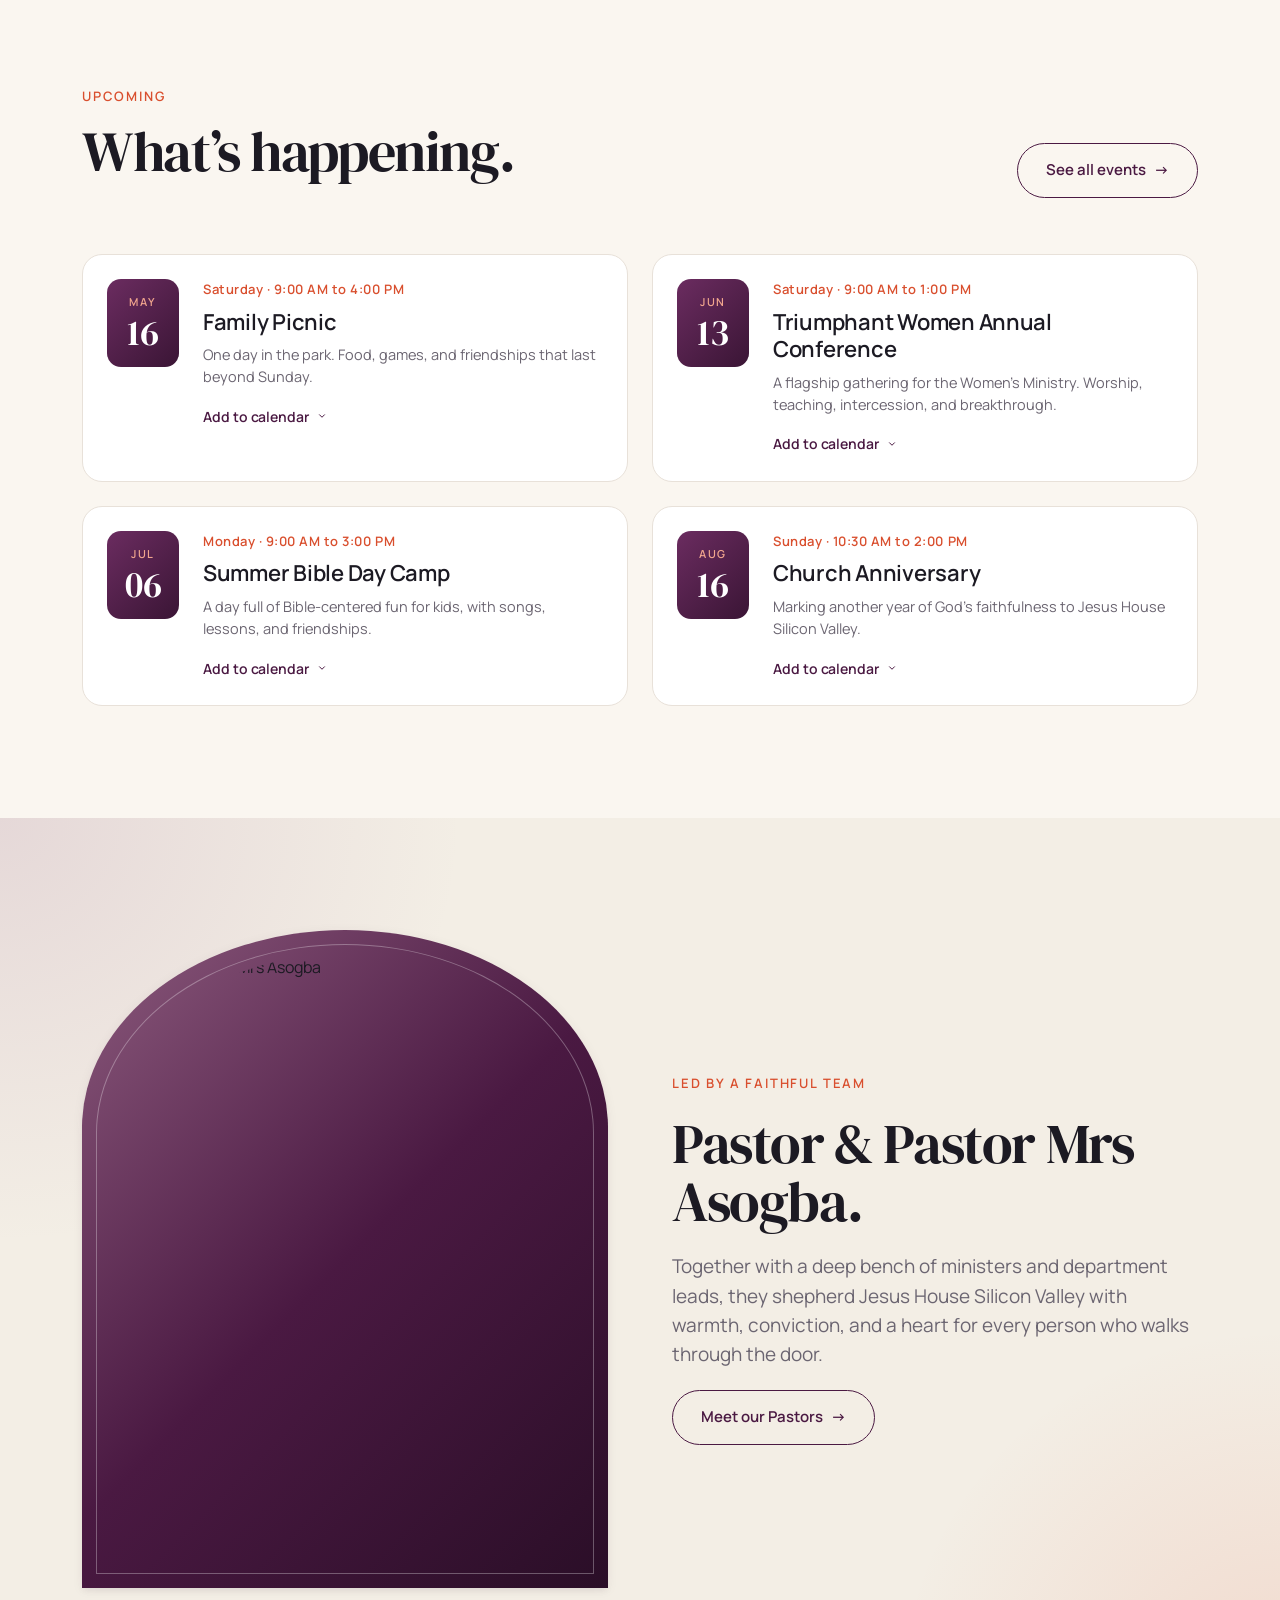
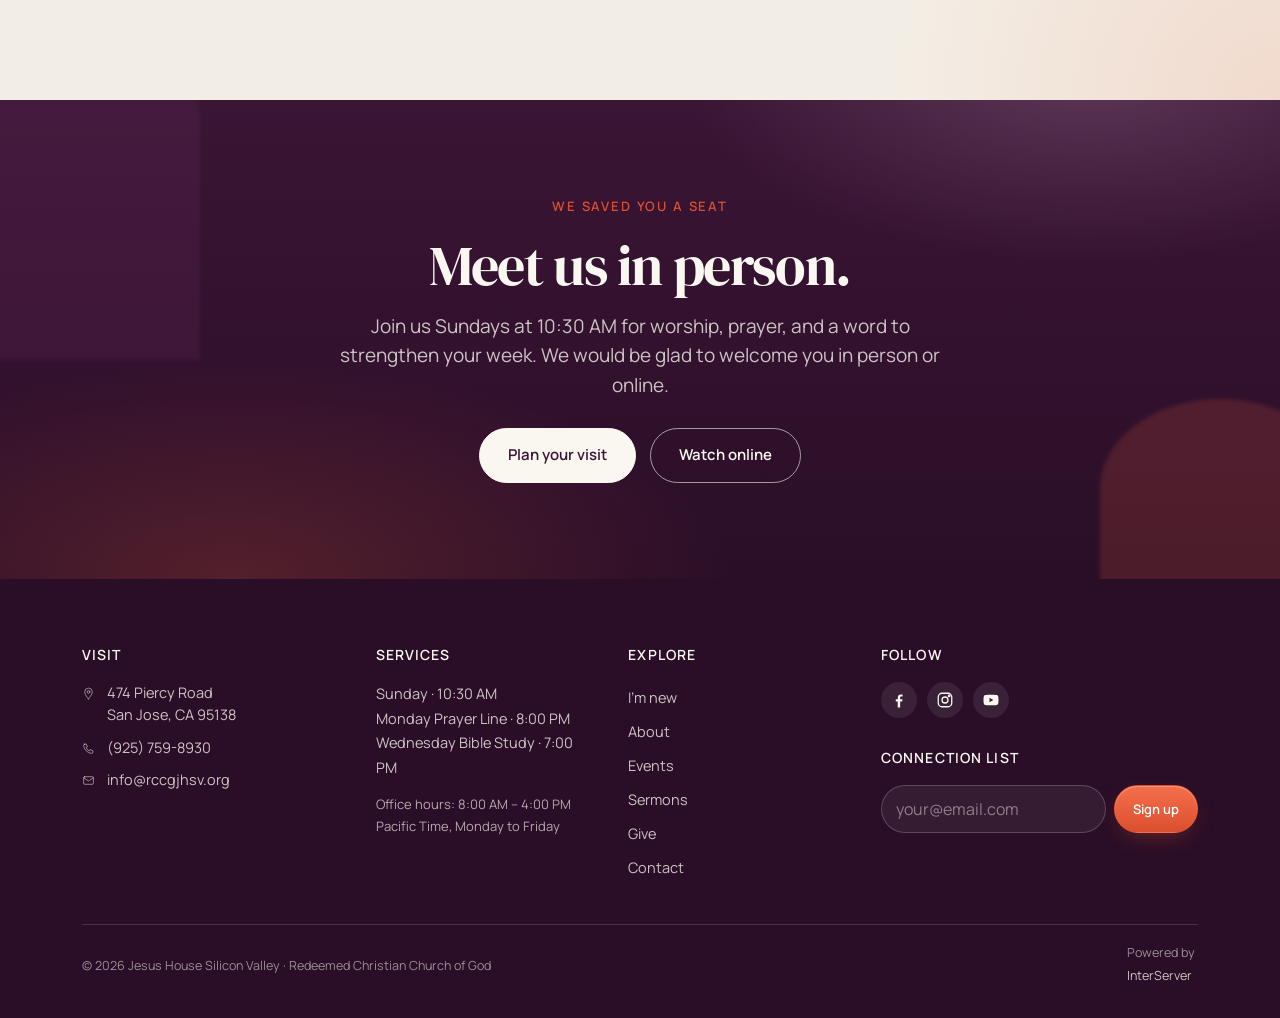
==== commit 4bde966b: "Home Next Steps: warmer welcome copy + heavier overlay so photo recedes Headline rewrite:   "Whateve" ====
--- a/site/index.html
+++ b/site/index.html
@@ -8,7 +8,7 @@
 <link rel="preconnect" href="https://fonts.googleapis.com" />
 <link rel="preconnect" href="https://fonts.gstatic.com" crossorigin />
 <link href="https://fonts.googleapis.com/css2?family=DM+Serif+Display:ital@0;1&family=Manrope:wght@300;400;500;600;700&display=swap" rel="stylesheet" />
-<link rel="stylesheet" href="styles.css?v=55" />
+<link rel="stylesheet" href="styles.css?v=56" />
 
 <!--
   Live Google Calendar feed for the "Upcoming" section.
@@ -124,11 +124,11 @@
 </section>
 
 <!-- ============ NEXT STEPS — Spotlight Border Cards ============ -->
-<section class="alt has-bg-image" style="background-image: url('assets/photos/bg-next-steps.jpg');">
+<section class="alt has-bg-image heavy-overlay" style="background-image: url('assets/photos/bg-next-steps.jpg');">
   <div class="wrap">
     <div class="section-head reveal">
       <div class="eyebrow">Next steps</div>
-      <h2 class="display">Whatever brought you here, there's a way in.</h2>
+      <h2 class="display">Whether your first time here, or looking for a place to grow, we are glad you decided to join us.</h2>
     </div>
     <div class="spot-grid reveal" id="spotGridNextSteps">
       <div class="spot-card">
--- a/site/styles.css
+++ b/site/styles.css
@@ -2706,6 +2706,15 @@
     radial-gradient(50% 70% at 100% 100%, rgba(232, 93, 60, 0.32), transparent 60%),
     rgba(243, 238, 229, 0.42);
 }
+/* Mid-weight overlay — image still reads but the colored gradient
+   takes the foreground. Used on Home Next Steps where we want the
+   photo as a tonal anchor, not a competing focal element. */
+section.has-bg-image.heavy-overlay::before {
+  background:
+    radial-gradient(60% 80% at 0% 0%, rgba(180, 138, 169, 0.55), transparent 60%),
+    radial-gradient(50% 70% at 100% 100%, rgba(232, 93, 60, 0.42), transparent 60%),
+    rgba(243, 238, 229, 0.66);
+}
 section.has-bg-image.solid-overlay::before {
   /* Still much heavier than the default — photo is a faint texture
      here, not a focal element (used on the Give "Other ways" section). */
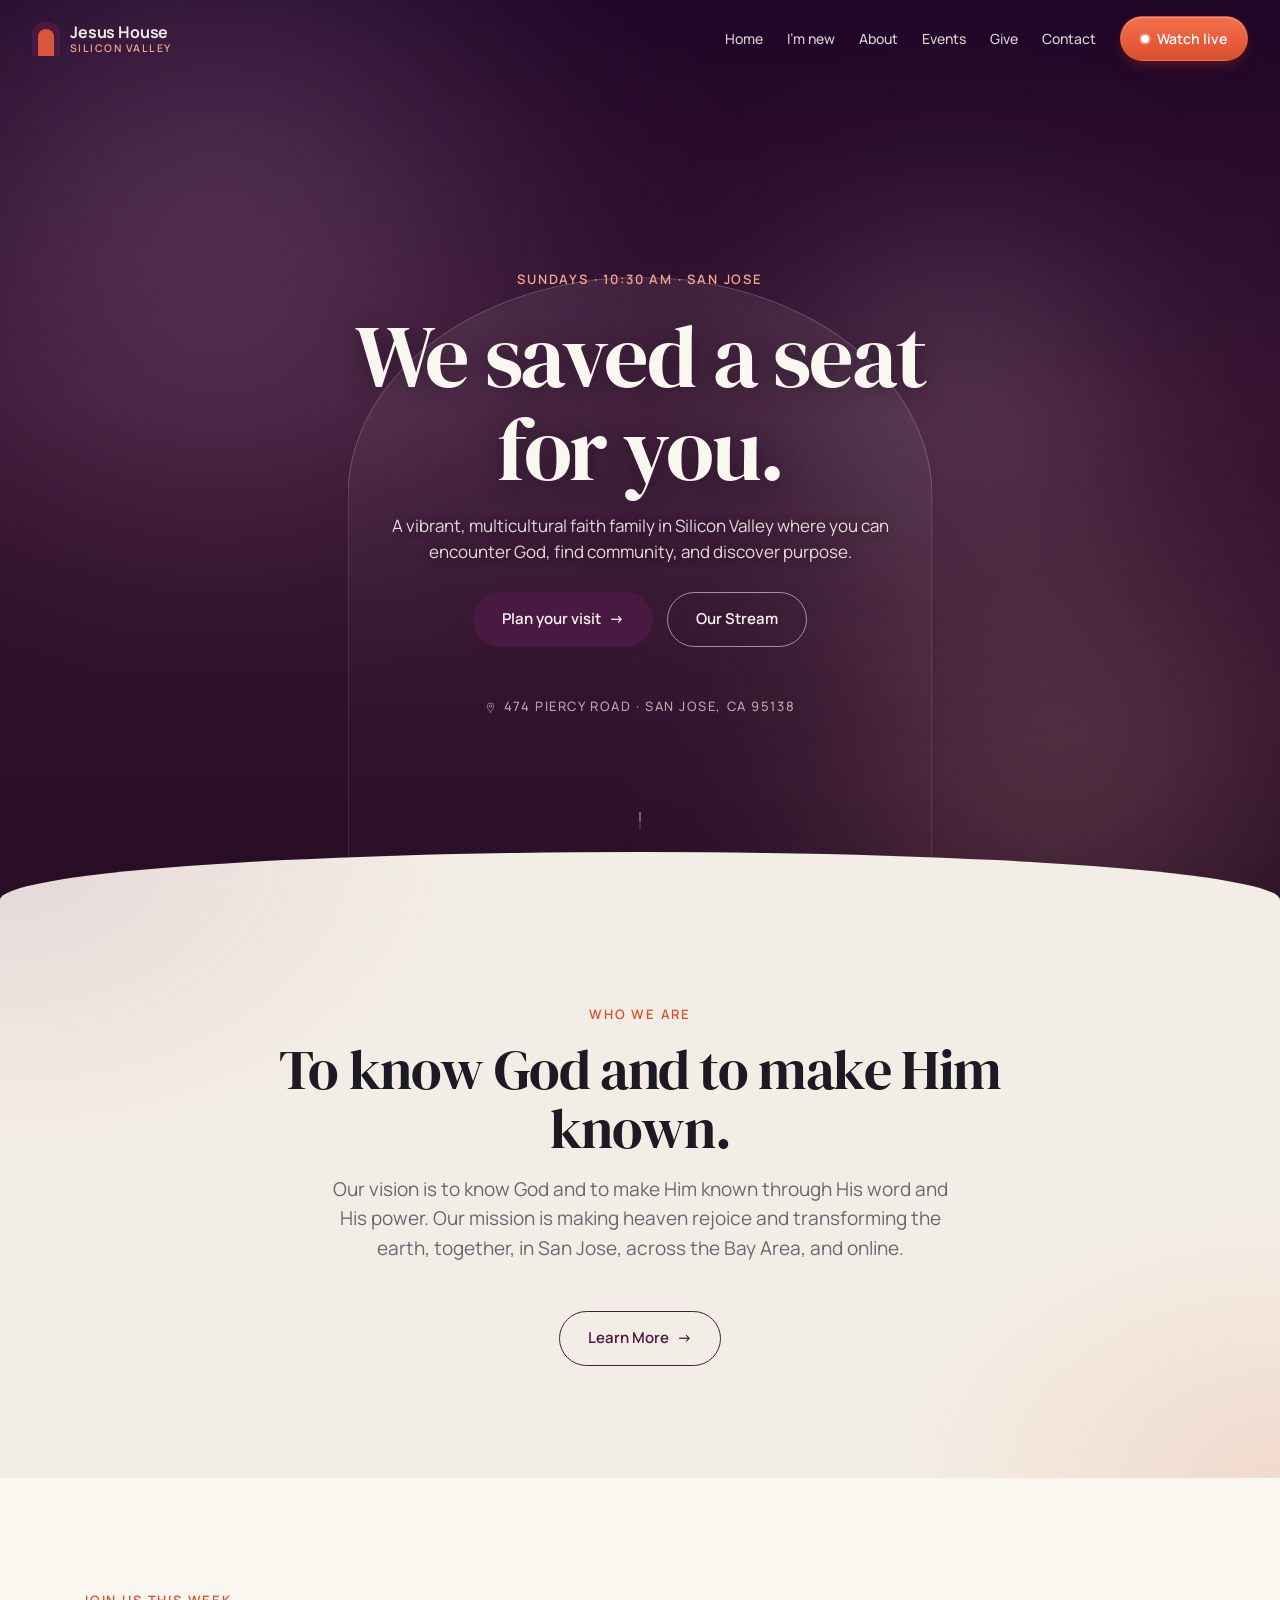
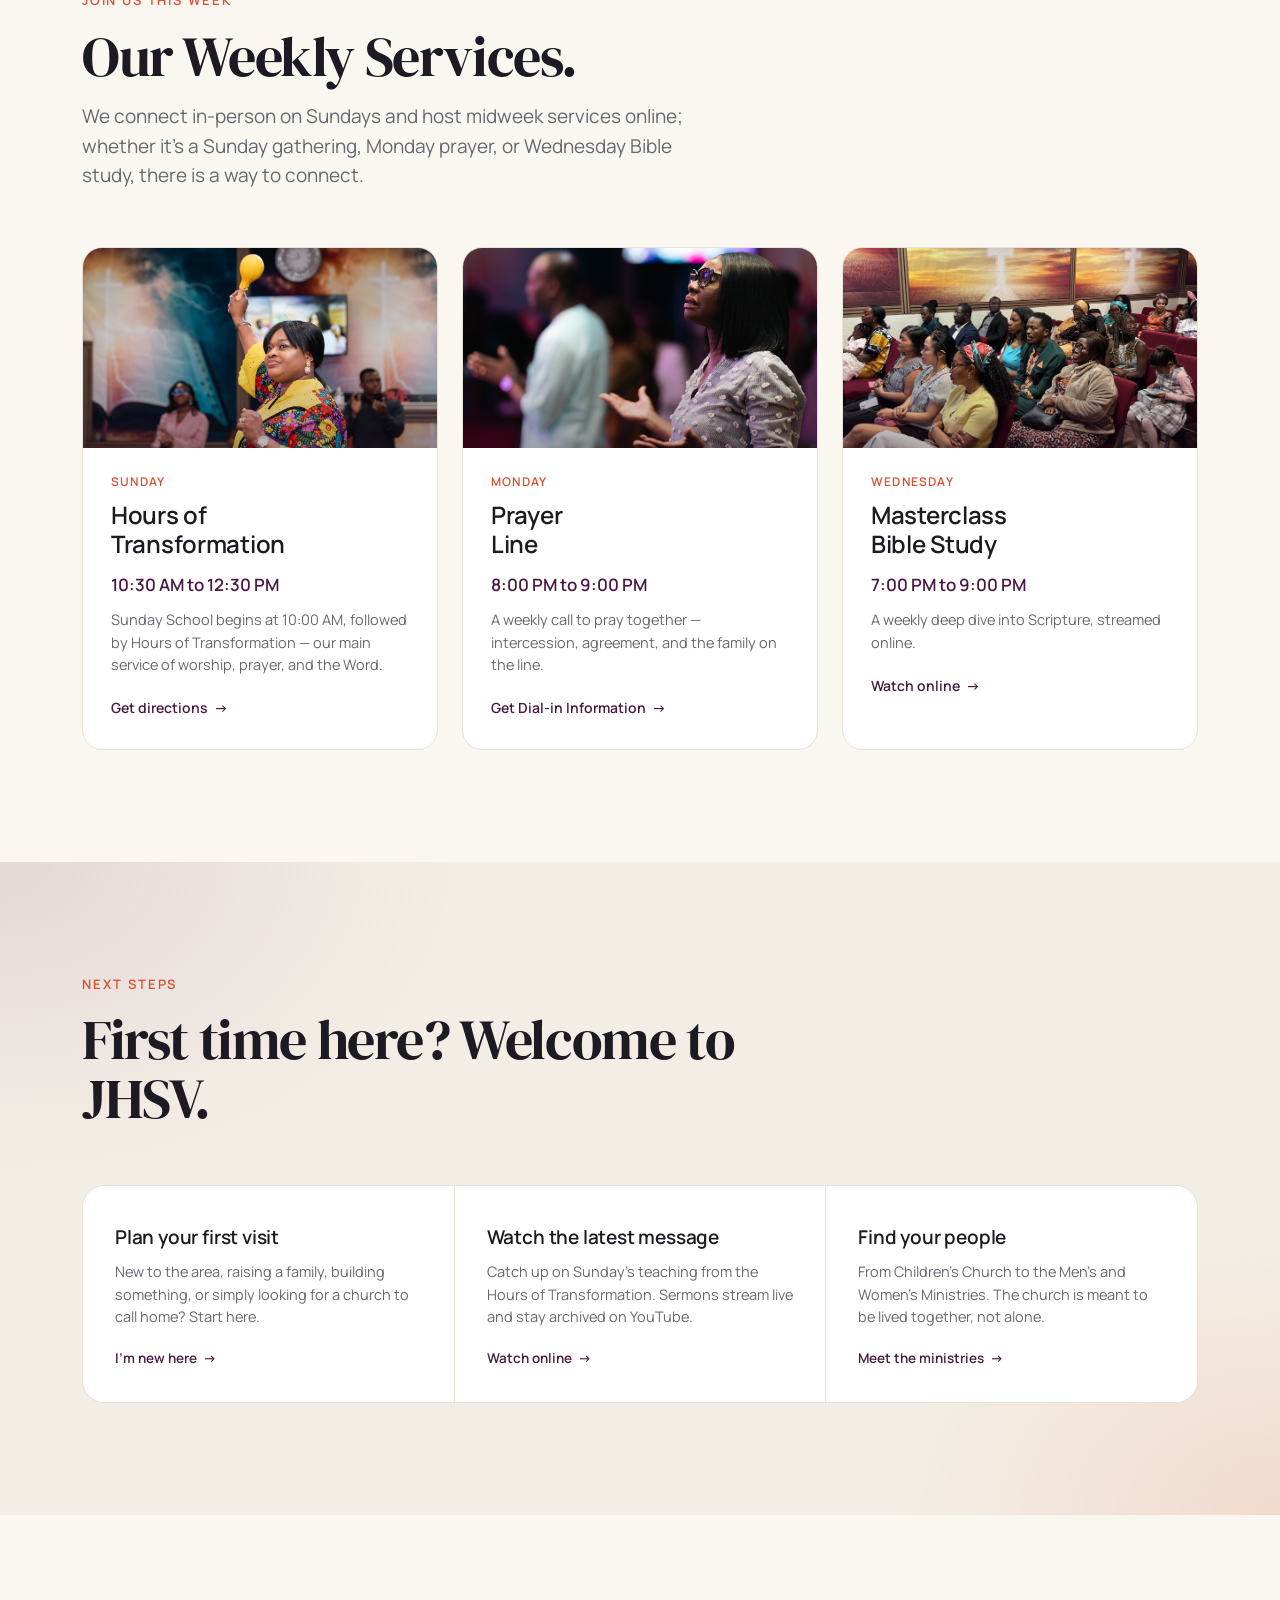
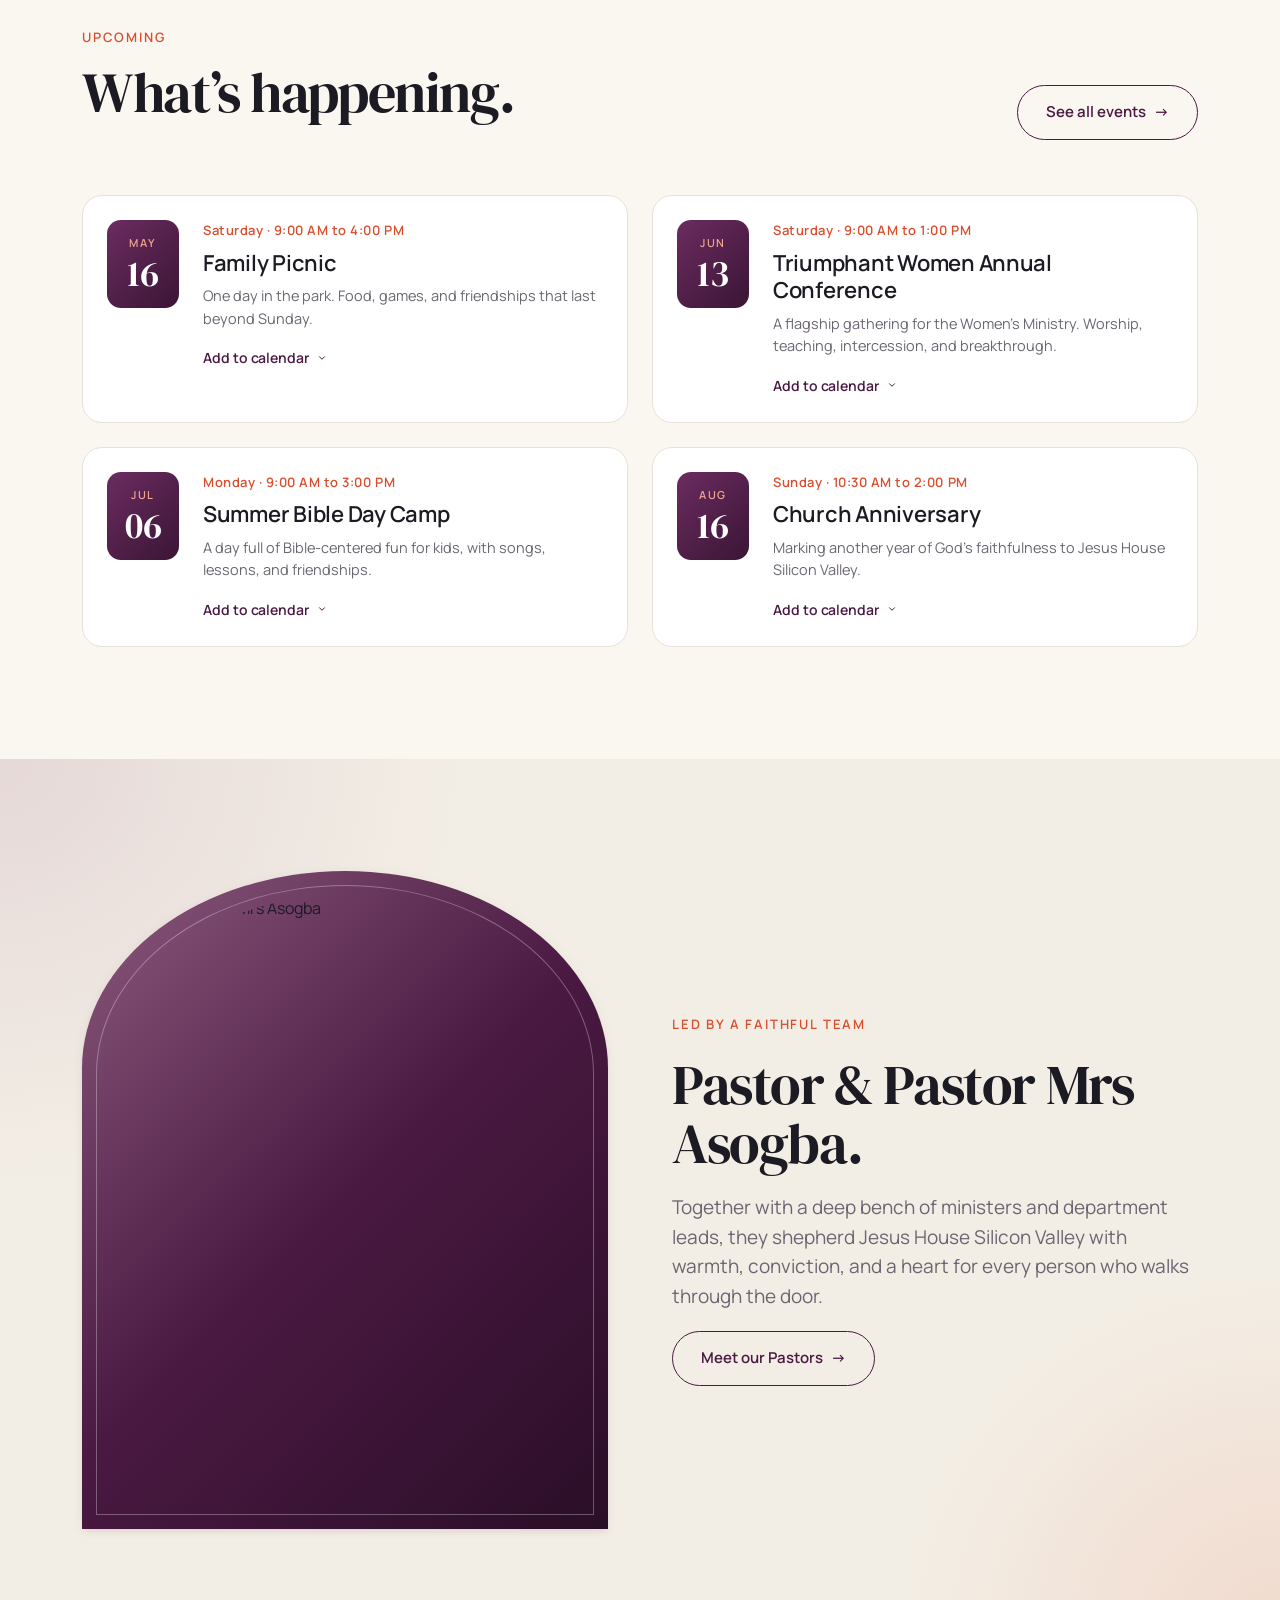
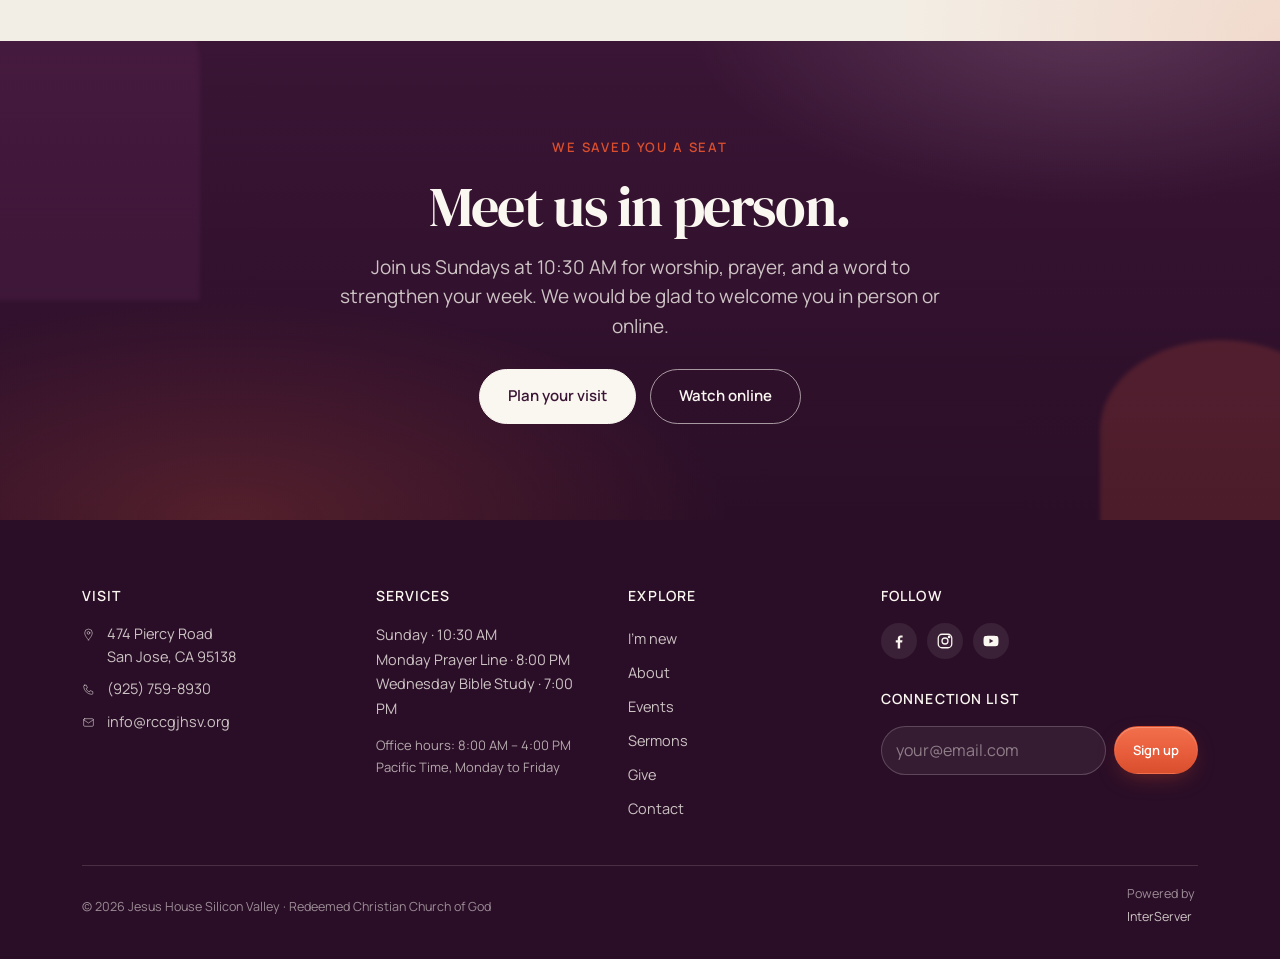
==== commit 1c69cf27: "About copy + pastor CTA restyle + site-wide period polish About page text - "Rooted in Scripture. Ce" ====
--- a/site/index.html
+++ b/site/index.html
@@ -8,7 +8,7 @@
 <link rel="preconnect" href="https://fonts.googleapis.com" />
 <link rel="preconnect" href="https://fonts.gstatic.com" crossorigin />
 <link href="https://fonts.googleapis.com/css2?family=DM+Serif+Display:ital@0;1&family=Manrope:wght@300;400;500;600;700&display=swap" rel="stylesheet" />
-<link rel="stylesheet" href="styles.css?v=56" />
+<link rel="stylesheet" href="styles.css?v=58" />
 
 <!--
   Live Google Calendar feed for the "Upcoming" section.
@@ -85,7 +85,7 @@
   <div class="wrap">
     <div class="section-head reveal">
       <div class="eyebrow">Join us this week</div>
-      <h2 class="display">Our Weekly Services</h2>
+      <h2 class="display">Our Weekly Services.</h2>
       <p class="lede">We connect in-person on Sundays and host midweek services online; whether it&rsquo;s a Sunday gathering, Monday prayer, or Wednesday Bible study, there is a way to connect.</p>
     </div>
     <div class="grid c3 reveal">
@@ -124,11 +124,11 @@
 </section>
 
 <!-- ============ NEXT STEPS — Spotlight Border Cards ============ -->
-<section class="alt has-bg-image heavy-overlay" style="background-image: url('assets/photos/bg-next-steps.jpg');">
+<section class="alt">
   <div class="wrap">
     <div class="section-head reveal">
       <div class="eyebrow">Next steps</div>
-      <h2 class="display">Whether your first time here, or looking for a place to grow, we are glad you decided to join us.</h2>
+      <h2 class="display">First time here? Welcome to JHSV.</h2>
     </div>
     <div class="spot-grid reveal" id="spotGridNextSteps">
       <div class="spot-card">
--- a/site/styles.css
+++ b/site/styles.css
@@ -2715,6 +2715,17 @@
     radial-gradient(50% 70% at 100% 100%, rgba(232, 93, 60, 0.42), transparent 60%),
     rgba(243, 238, 229, 0.66);
 }
+/* Parallax — image stays put while content scrolls past it. iOS
+   Safari has perf + sizing quirks with background-attachment: fixed,
+   so we fall back to scroll behavior at <=900px (covers most phones
+   and small tablets). The visual loss on phone is minimal because
+   the section is already shorter there. */
+section.has-bg-image.parallax {
+  background-attachment: fixed;
+}
+@media (max-width: 900px) {
+  section.has-bg-image.parallax { background-attachment: scroll; }
+}
 section.has-bg-image.solid-overlay::before {
   /* Still much heavier than the default — photo is a faint texture
      here, not a focal element (used on the Give "Other ways" section). */
@@ -2884,3 +2895,35 @@
 @media (max-width: 600px) {
   footer.site-footer .col-explore { display: none; }
 }
+
+/* ============================================================
+   Pastor bio modal trigger — <button> styled to match the
+   .ministry-link CTA used inside .ministry-card on the About
+   page, replacing the older outlined .btn-bio pill.
+   ============================================================ */
+.pastor-bio-trigger {
+  font-family: inherit;
+  font-size: 13px;
+  font-weight: 600;
+  color: var(--coral-600);
+  letter-spacing: 0.01em;
+  background: transparent;
+  border: 0;
+  padding: 0;
+  cursor: pointer;
+  display: inline-flex;
+  align-items: center;
+  gap: 6px;
+  transition: color 0.25s var(--ease-out);
+}
+.pastor-bio-trigger:hover { color: var(--coral-700); }
+.pastor-bio-trigger:hover .arrow { transform: translateX(4px); }
+.pastor-bio-trigger:focus-visible {
+  outline: 2px solid var(--plum-600);
+  outline-offset: 4px;
+  border-radius: 4px;
+}
+.pastor-bio-trigger .arrow {
+  display: inline-block;
+  transition: transform 0.25s var(--ease-out);
+}
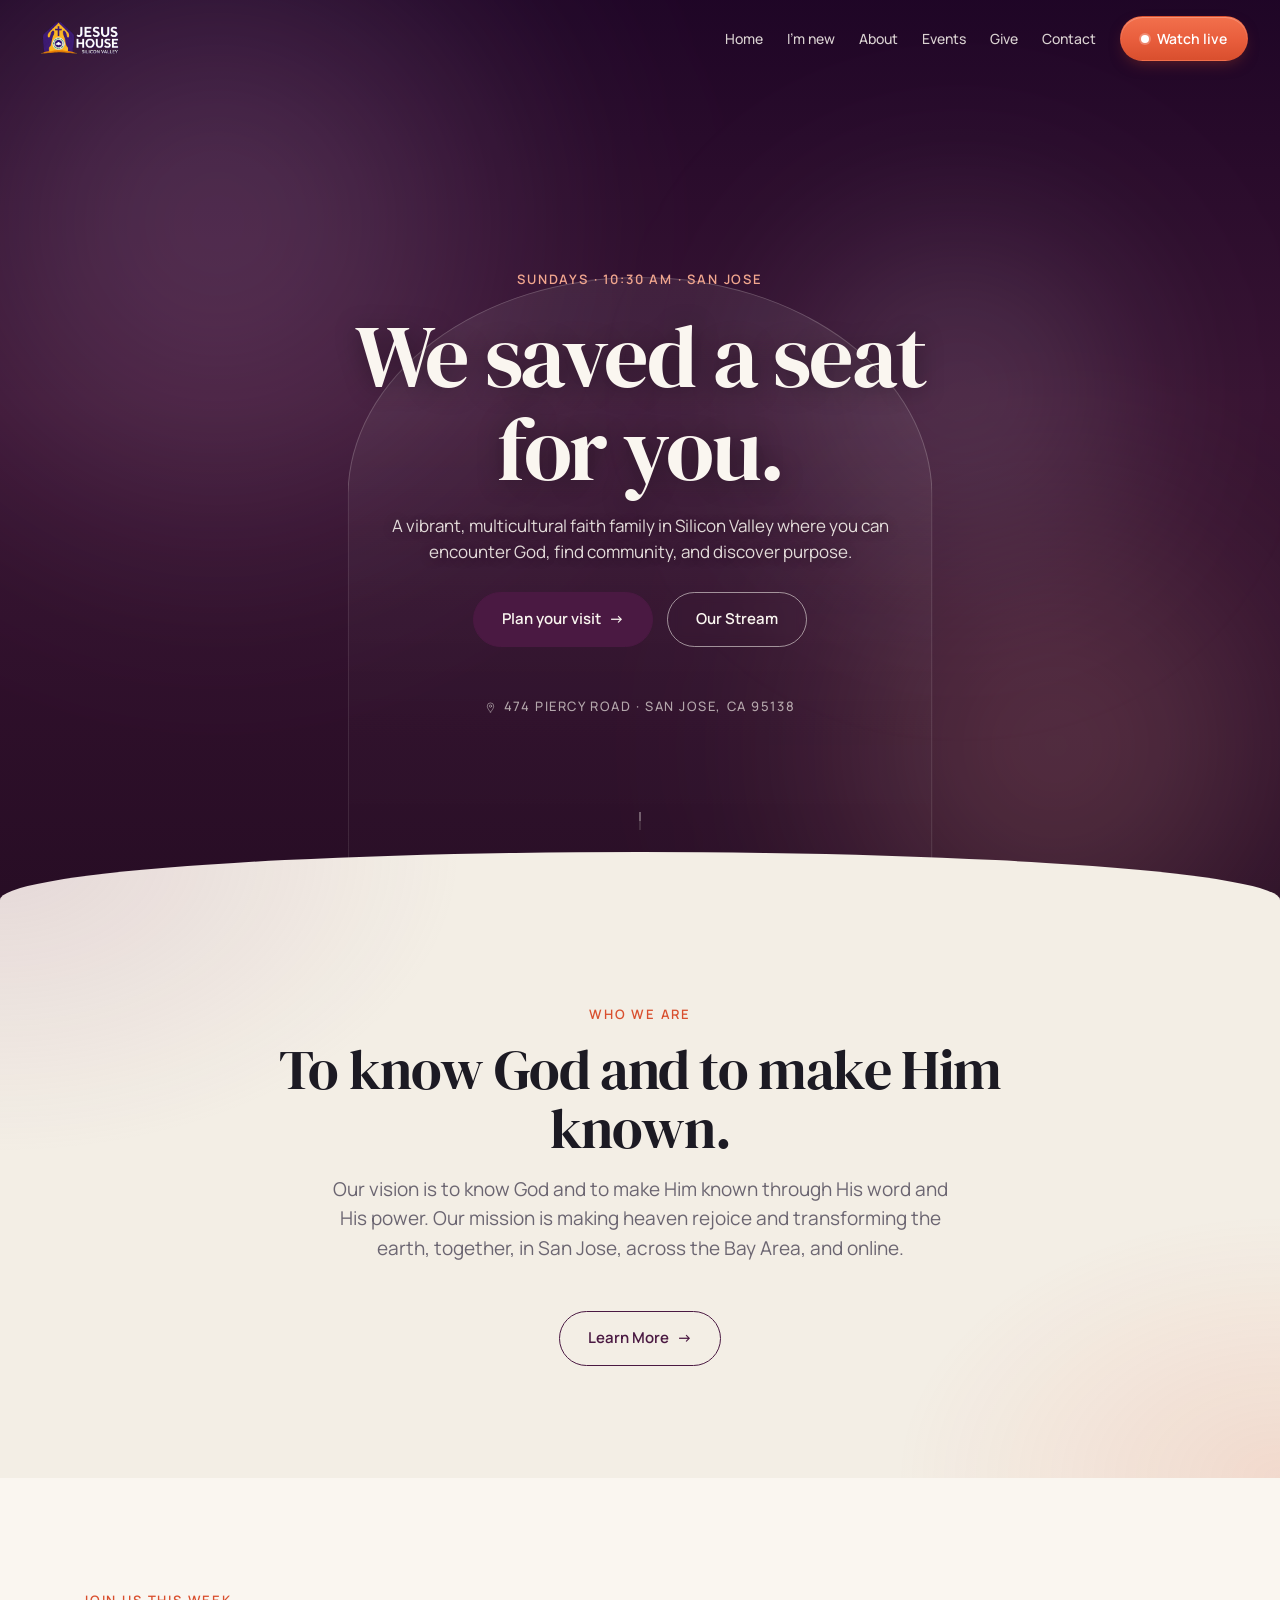
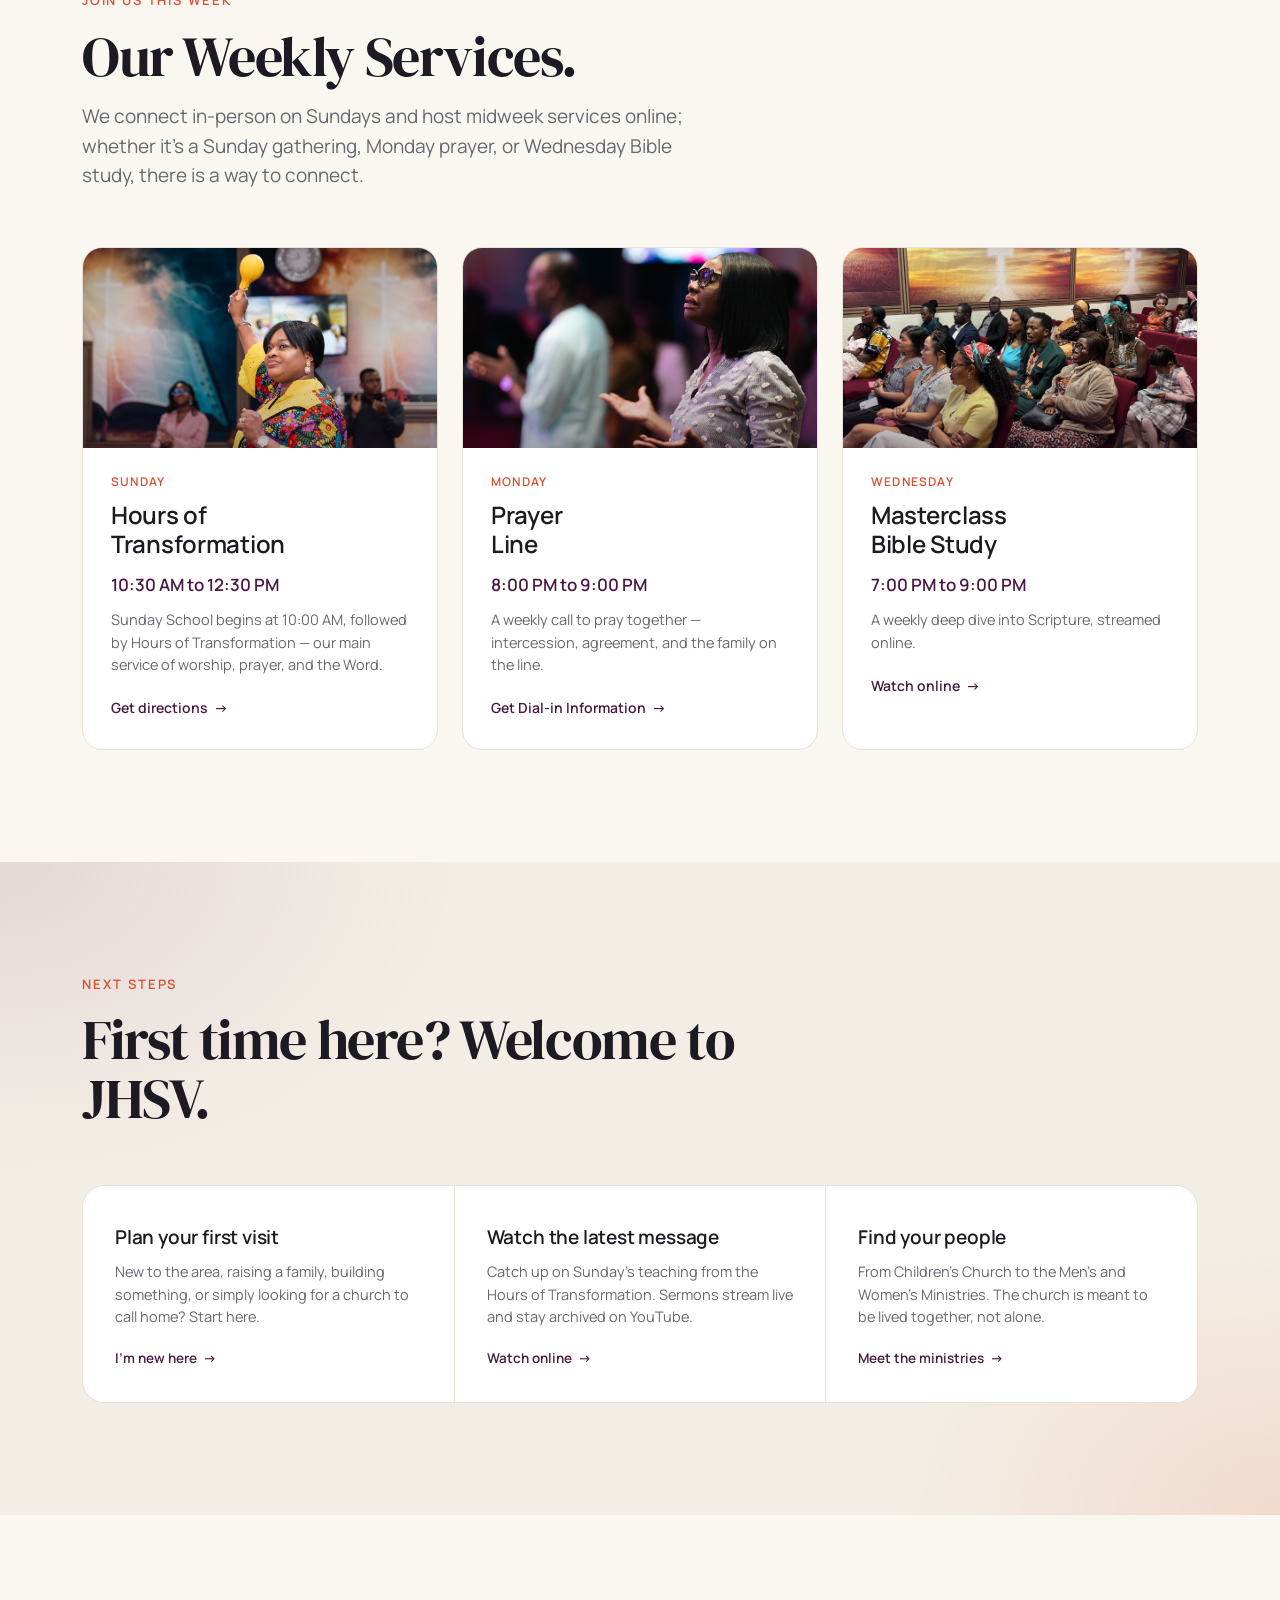
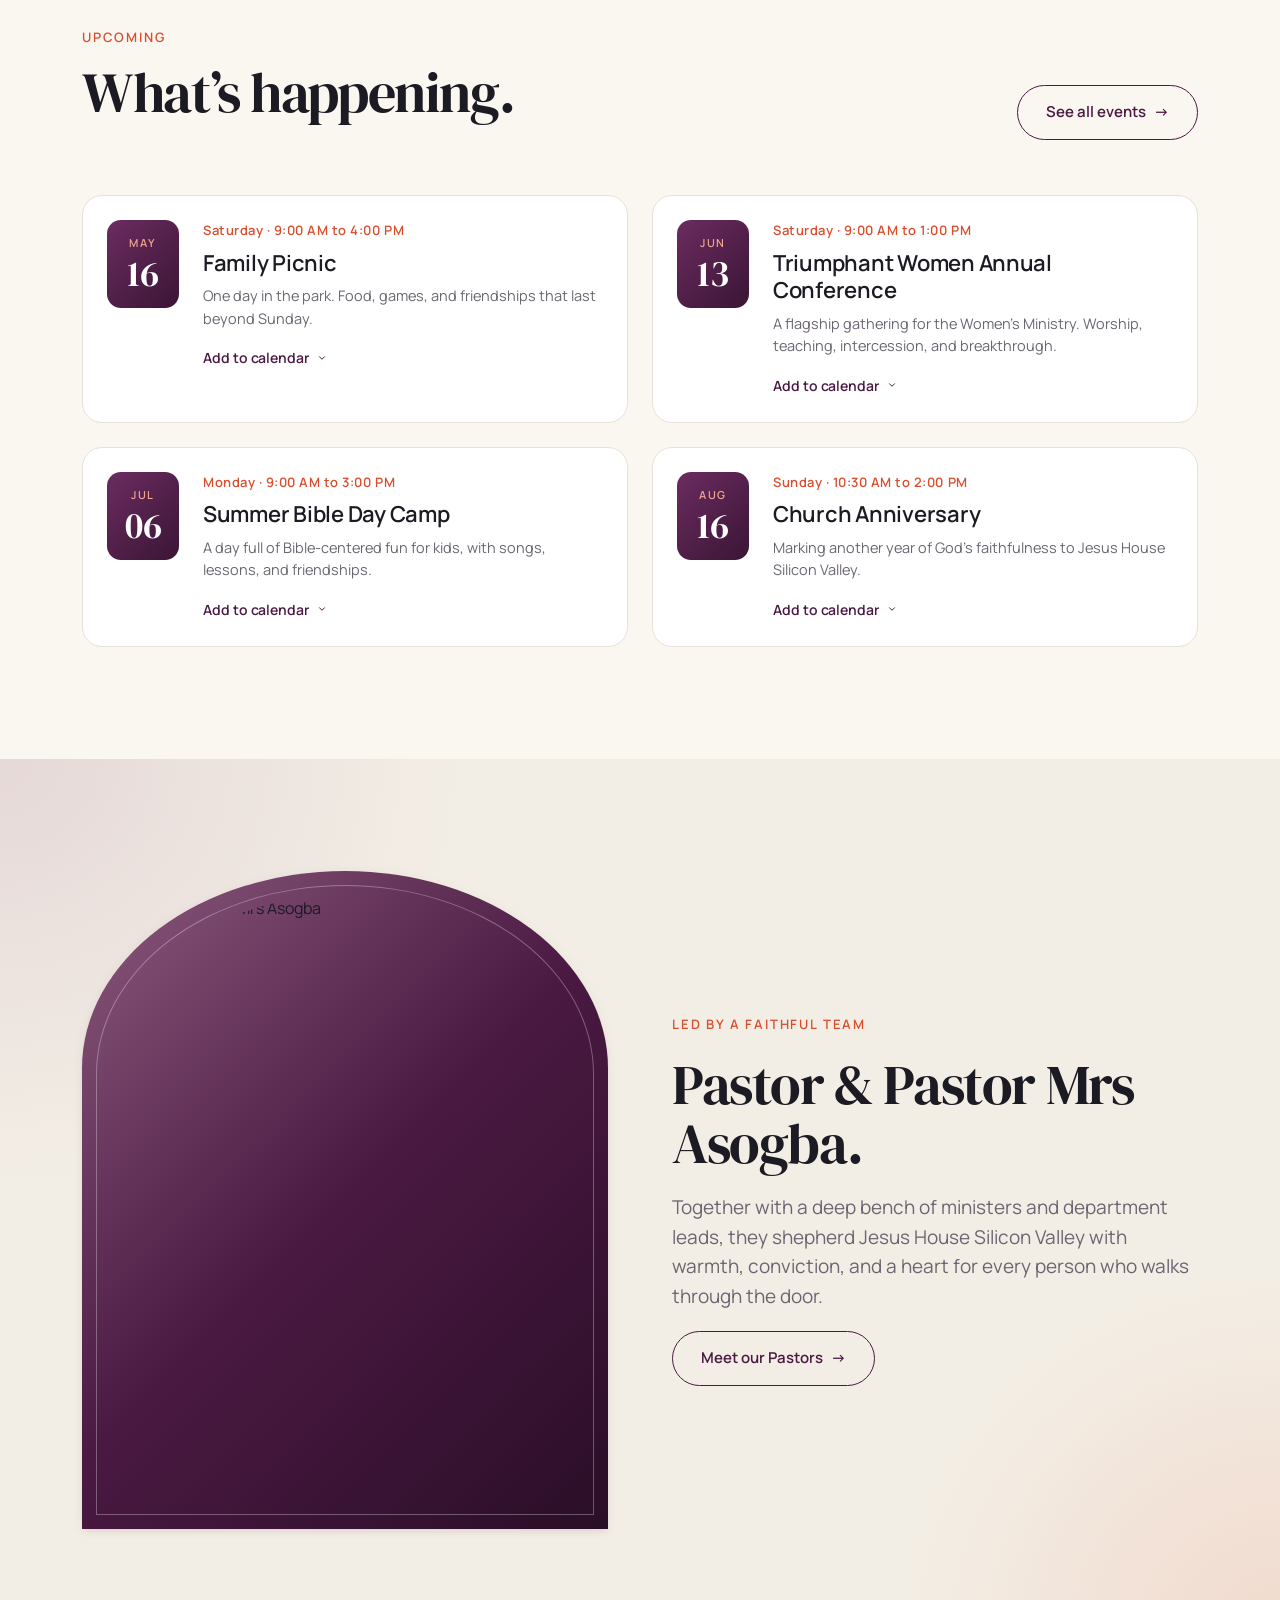
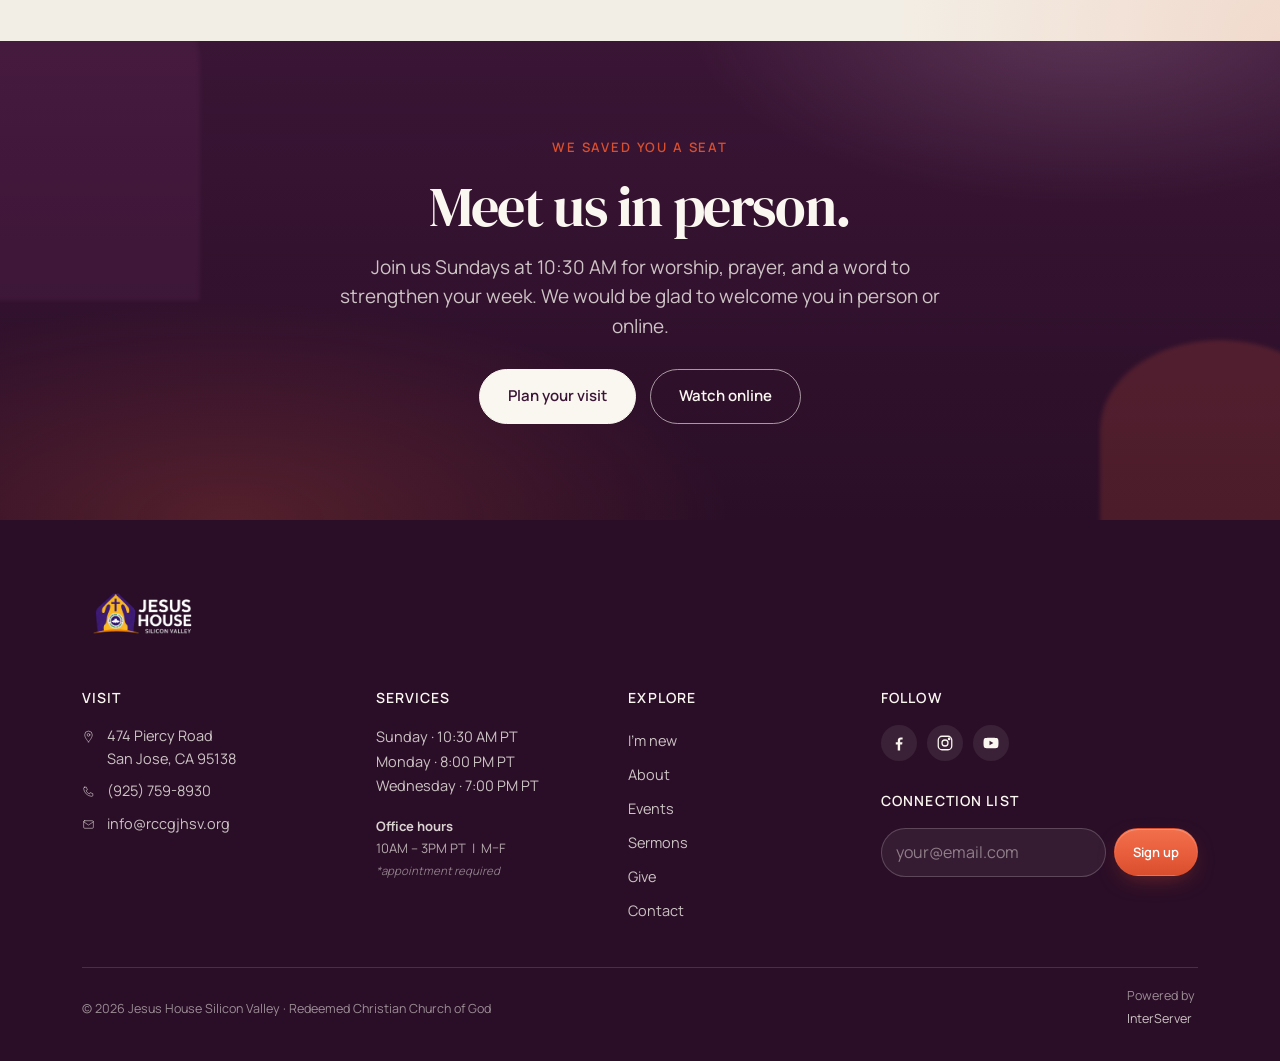
==== commit 639ca060: "Brand integration: header / footer logo, favicon set, side-image optimize Optimized everything the u" ====
--- a/site/index.html
+++ b/site/index.html
@@ -8,7 +8,7 @@
 <link rel="preconnect" href="https://fonts.googleapis.com" />
 <link rel="preconnect" href="https://fonts.gstatic.com" crossorigin />
 <link href="https://fonts.googleapis.com/css2?family=DM+Serif+Display:ital@0;1&family=Manrope:wght@300;400;500;600;700&display=swap" rel="stylesheet" />
-<link rel="stylesheet" href="styles.css?v=58" />
+<link rel="stylesheet" href="styles.css?v=59" />
 
 <!--
   Live Google Calendar feed for the "Upcoming" section.
@@ -22,6 +22,11 @@
     maxResults: 4
   };
 </script>
+<!-- Favicons / app icons (master in site/assets/logo/) -->
+<link rel="icon" type="image/png" sizes="32x32" href="assets/logo/favicon-32.png" />
+<link rel="icon" type="image/png" sizes="16x16" href="assets/logo/favicon-16.png" />
+<link rel="apple-touch-icon" sizes="180x180" href="assets/logo/apple-touch-icon.png" />
+<link rel="icon" type="image/x-icon" href="assets/logo/favicon.ico" />
 </head>
 <body data-page="home">
 
--- a/site/styles.css
+++ b/site/styles.css
@@ -171,44 +171,31 @@
 body { padding-top: var(--topbar-height, 72px); }
 body[data-page="home"] { padding-top: 0; }
 .topbar .brand {
-  font-family: var(--sans);
-  color: var(--text-primary);
-  display: flex; align-items: center; gap: 10px;
-  line-height: 1;
+  display: inline-flex;
+  align-items: center;
   text-decoration: none;
-}
-.topbar .brand .brand-text {
-  display: inline-flex;
-  flex-direction: column;
-  gap: 2px;
-}
-.topbar .brand .brand-line {
-  font-size: 16px;
-  font-weight: 700;
-  letter-spacing: -0.01em;
-  line-height: 1.05;
-}
-.topbar .brand .brand-sub {
-  font-size: 10.5px;
-  font-weight: 600;
-  letter-spacing: 0.14em;
-  text-transform: uppercase;
-  color: var(--plum-600);
-  line-height: 1;
-}
-.topbar .brand .mark {
-  width: 28px; height: 34px;
-  background: var(--plum-600);
-  border-radius: var(--arch-full);
-  display: inline-block;
   position: relative;
-}
-.topbar .brand .mark::after {
-  content: ''; position: absolute;
-  inset: 7px 6px 0;
-  background: var(--coral-500);
-  border-radius: var(--arch-full);
-  opacity: 0.9;
+  line-height: 0;
+}
+.topbar .brand-logo {
+  display: block;
+  height: 44px;
+  width: auto;
+  transition: opacity 0.45s var(--ease-out);
+}
+/* Two logo variants stacked. Default = dark (plum) wordmark visible.
+   White wordmark hidden by default; fades in only when the topbar is
+   overlaid on the home hero photo (see .over-hero rule below). */
+.topbar .brand-logo-light {
+  position: absolute;
+  top: 50%;
+  left: 0;
+  transform: translateY(-50%);
+  opacity: 0;
+  pointer-events: none;
+}
+@media (max-width: 600px) {
+  .topbar .brand-logo { height: 38px; }
 }
 .topbar nav {
   display: flex; align-items: center; gap: 24px;
@@ -271,14 +258,14 @@
     -webkit-backdrop-filter: none;
     border-bottom-color: transparent;
   }
-  body[data-page="home"] .topbar.over-hero .brand,
-  body[data-page="home"] .topbar.over-hero .brand .brand-line {
-    color: rgba(250, 246, 240, 0.95);
+  /* Over the home hero photo, fade out the dark (plum) wordmark and
+     fade in the white version on top. Both .brand-logo variants
+     transition opacity together so the swap reads as a soft cross-fade. */
+  body[data-page="home"] .topbar.over-hero .brand-logo-dark {
+    opacity: 0;
   }
-  /* "Silicon Valley" subline flips to coral over the dark photo so the
-     wordmark stays branded instead of all-white. */
-  body[data-page="home"] .topbar.over-hero .brand .brand-sub {
-    color: var(--coral-300);
+  body[data-page="home"] .topbar.over-hero .brand-logo-light {
+    opacity: 1;
   }
   body[data-page="home"] .topbar.over-hero nav a:not(.btn-watch) {
     color: rgba(250, 246, 240, 0.85);
@@ -1534,6 +1521,22 @@
 footer.site-footer .col p { font-size: 14.5px; line-height: 1.7; }
 footer.site-footer .grid { gap: 40px; }
 
+/* White wordmark sitting above the columns — a single anchor point
+   so the footer reads as a real masthead, not just a list of links. */
+footer.site-footer .footer-brand {
+  margin-bottom: 40px;
+}
+footer.site-footer .footer-brand img {
+  display: block;
+  height: 56px;
+  width: auto;
+  max-width: 100%;
+}
+@media (max-width: 600px) {
+  footer.site-footer .footer-brand img { height: 48px; }
+  footer.site-footer .footer-brand { margin-bottom: 28px; }
+}
+
 /* 4-column footer: Visit | Services | Explore | Follow */
 footer.site-footer .footer-grid {
   display: grid;
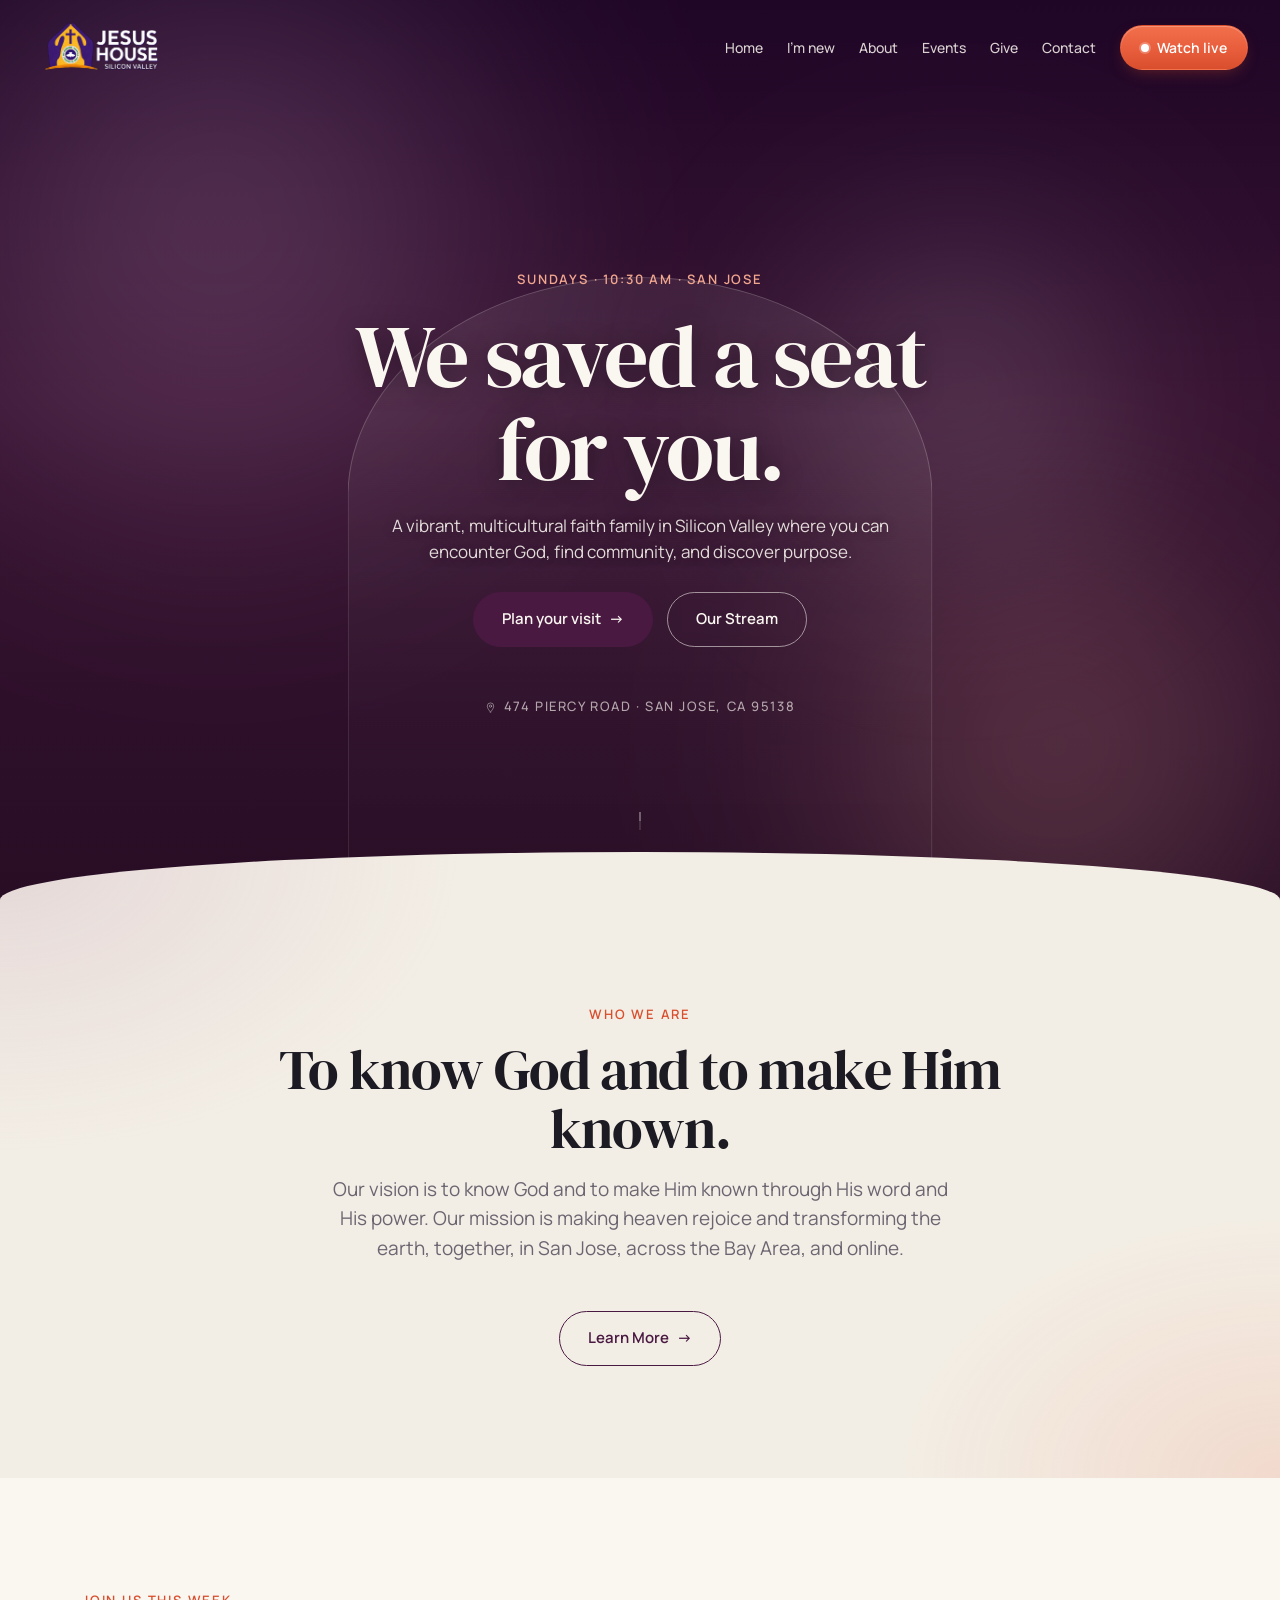
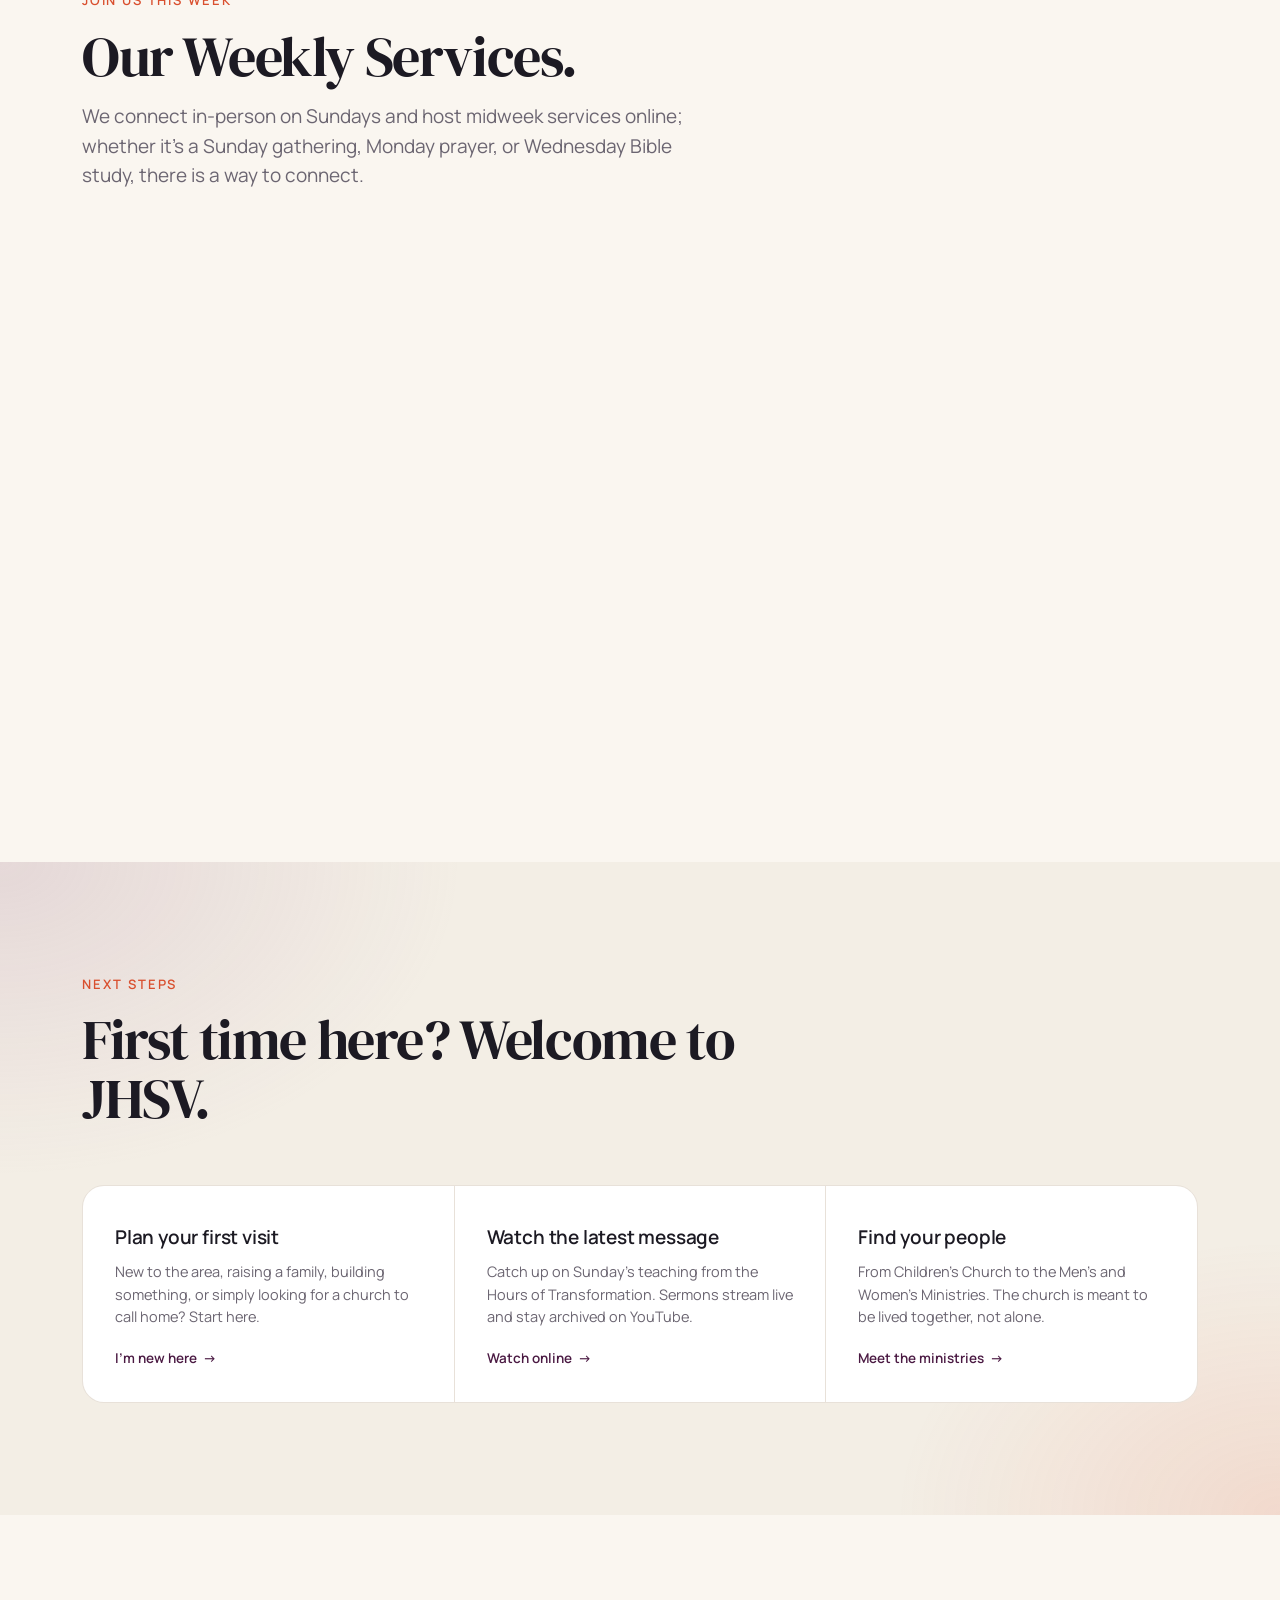
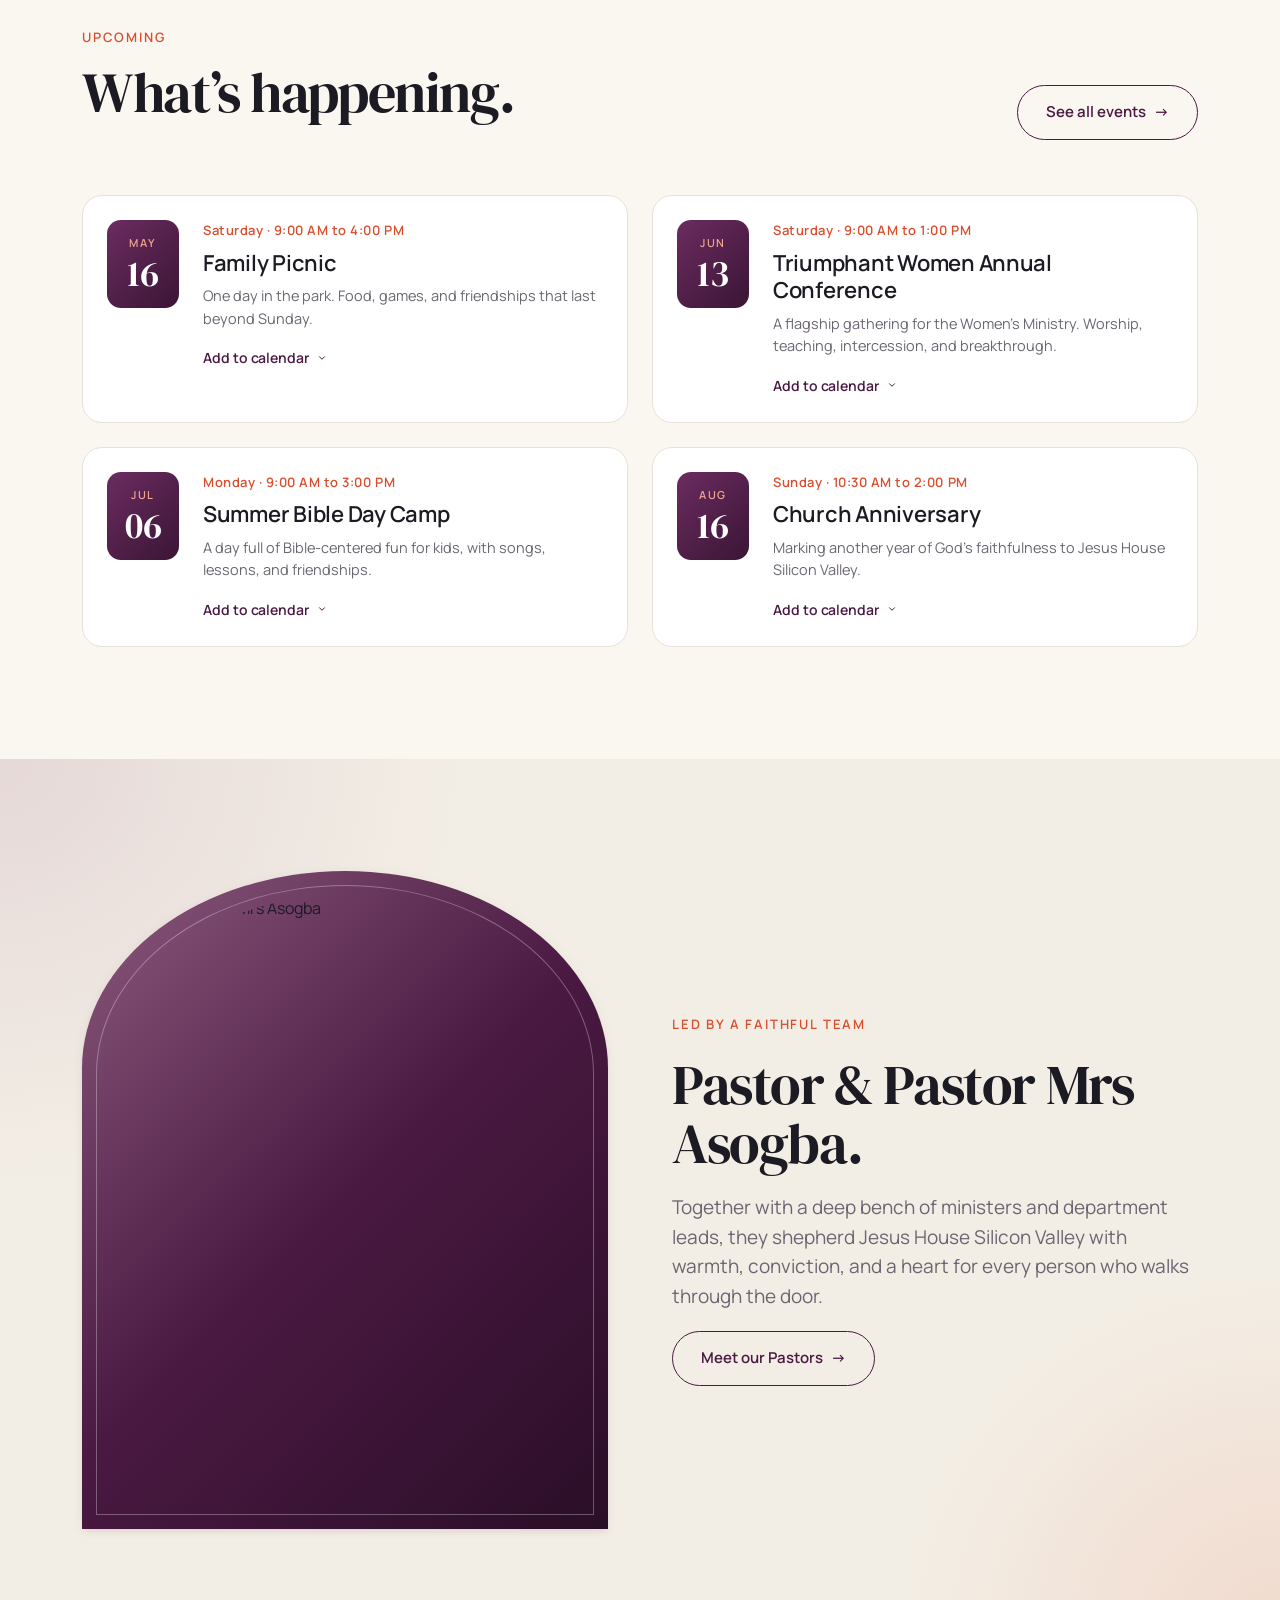
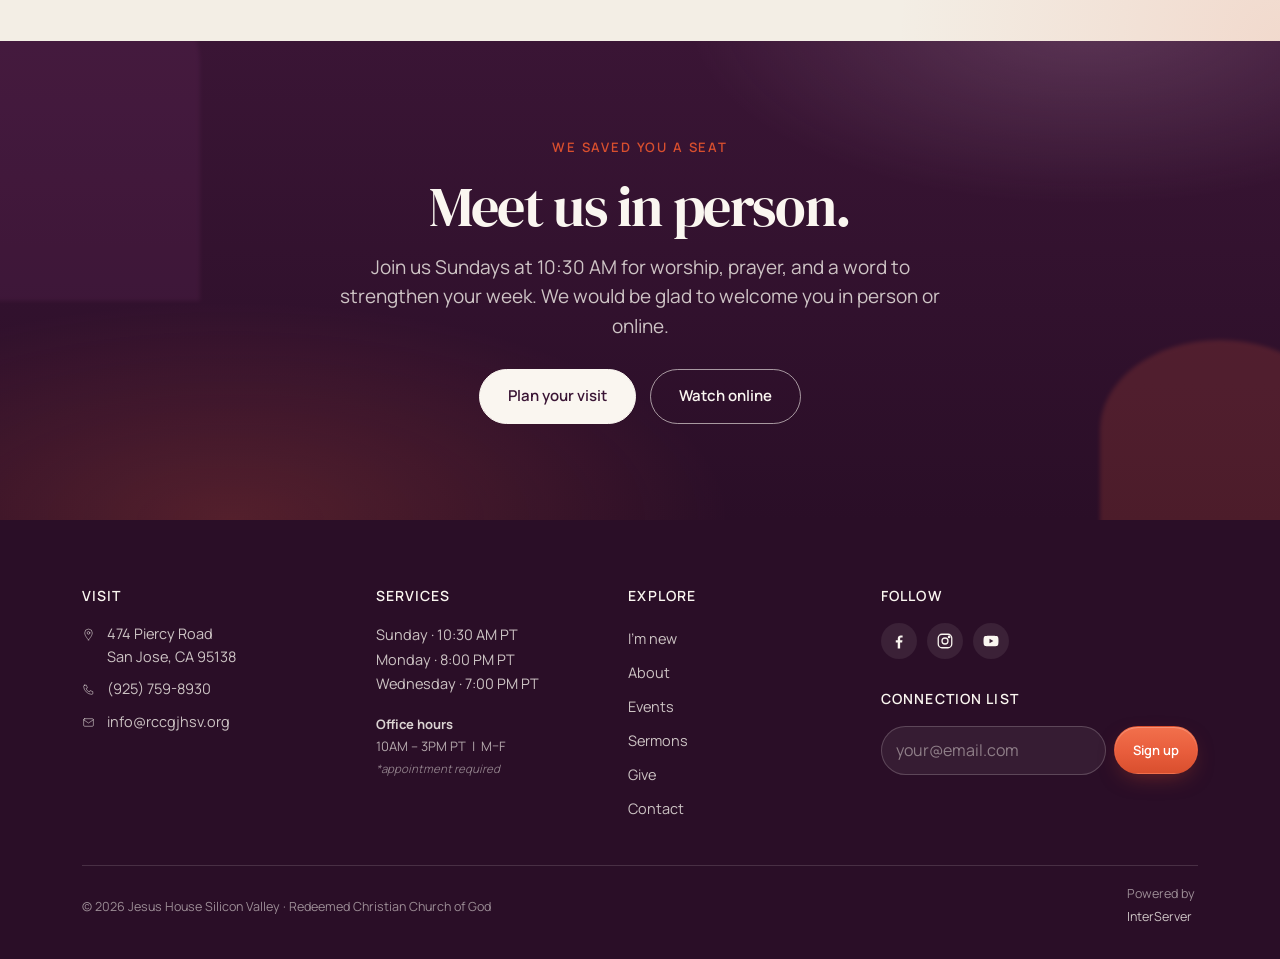
==== commit fd7b789a: "Header logo bumped to 64px; footer logo removed; Events Upcoming = real two-col layout Header brand:" ====
--- a/site/index.html
+++ b/site/index.html
@@ -8,7 +8,7 @@
 <link rel="preconnect" href="https://fonts.googleapis.com" />
 <link rel="preconnect" href="https://fonts.gstatic.com" crossorigin />
 <link href="https://fonts.googleapis.com/css2?family=DM+Serif+Display:ital@0;1&family=Manrope:wght@300;400;500;600;700&display=swap" rel="stylesheet" />
-<link rel="stylesheet" href="styles.css?v=59" />
+<link rel="stylesheet" href="styles.css?v=60" />
 
 <!--
   Live Google Calendar feed for the "Upcoming" section.
--- a/site/styles.css
+++ b/site/styles.css
@@ -179,7 +179,7 @@
 }
 .topbar .brand-logo {
   display: block;
-  height: 44px;
+  height: 64px;
   width: auto;
   transition: opacity 0.45s var(--ease-out);
 }
@@ -195,7 +195,7 @@
   pointer-events: none;
 }
 @media (max-width: 600px) {
-  .topbar .brand-logo { height: 38px; }
+  .topbar .brand-logo { height: 52px; }
 }
 .topbar nav {
   display: flex; align-items: center; gap: 24px;
@@ -1521,22 +1521,6 @@
 footer.site-footer .col p { font-size: 14.5px; line-height: 1.7; }
 footer.site-footer .grid { gap: 40px; }
 
-/* White wordmark sitting above the columns — a single anchor point
-   so the footer reads as a real masthead, not just a list of links. */
-footer.site-footer .footer-brand {
-  margin-bottom: 40px;
-}
-footer.site-footer .footer-brand img {
-  display: block;
-  height: 56px;
-  width: auto;
-  max-width: 100%;
-}
-@media (max-width: 600px) {
-  footer.site-footer .footer-brand img { height: 48px; }
-  footer.site-footer .footer-brand { margin-bottom: 28px; }
-}
-
 /* 4-column footer: Visit | Services | Explore | Follow */
 footer.site-footer .footer-grid {
   display: grid;
@@ -2767,6 +2751,15 @@
 }
 .with-side.image-left { grid-template-columns: 1fr 1fr; }
 .with-side > .with-side-image { max-width: 420px; width: 100%; justify-self: center; }
+
+/* Events Upcoming variant — give the event-card column the lion's
+   share so the .upcoming-event date-stamp + body fits cleanly at
+   half-row width, image takes a narrower portrait column. */
+.with-side.upcoming-twocol {
+  grid-template-columns: 3fr 2fr;
+  align-items: start;
+}
+.with-side.upcoming-twocol > .with-side-image { max-width: 360px; }
 @media (max-width: 900px) {
   .with-side { grid-template-columns: 1fr; gap: 40px; }
   .with-side > .with-side-image { display: none; }
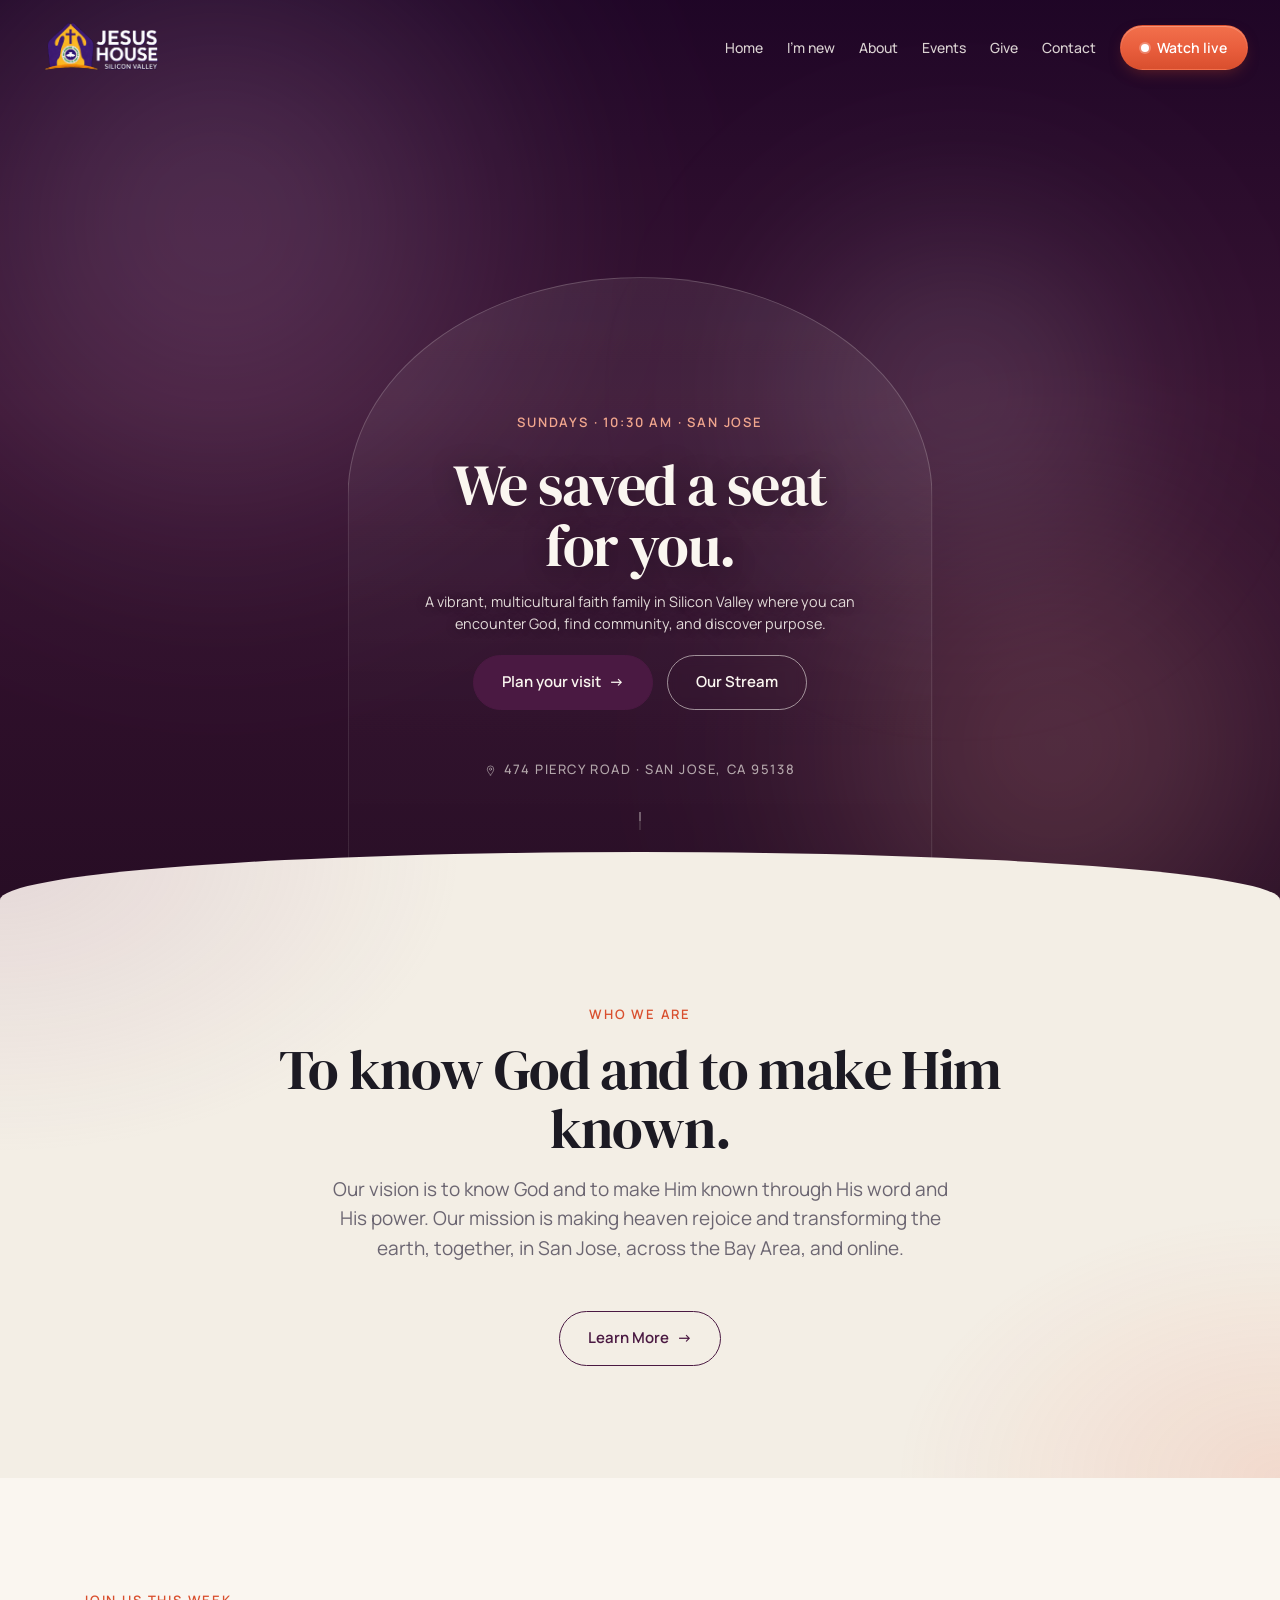
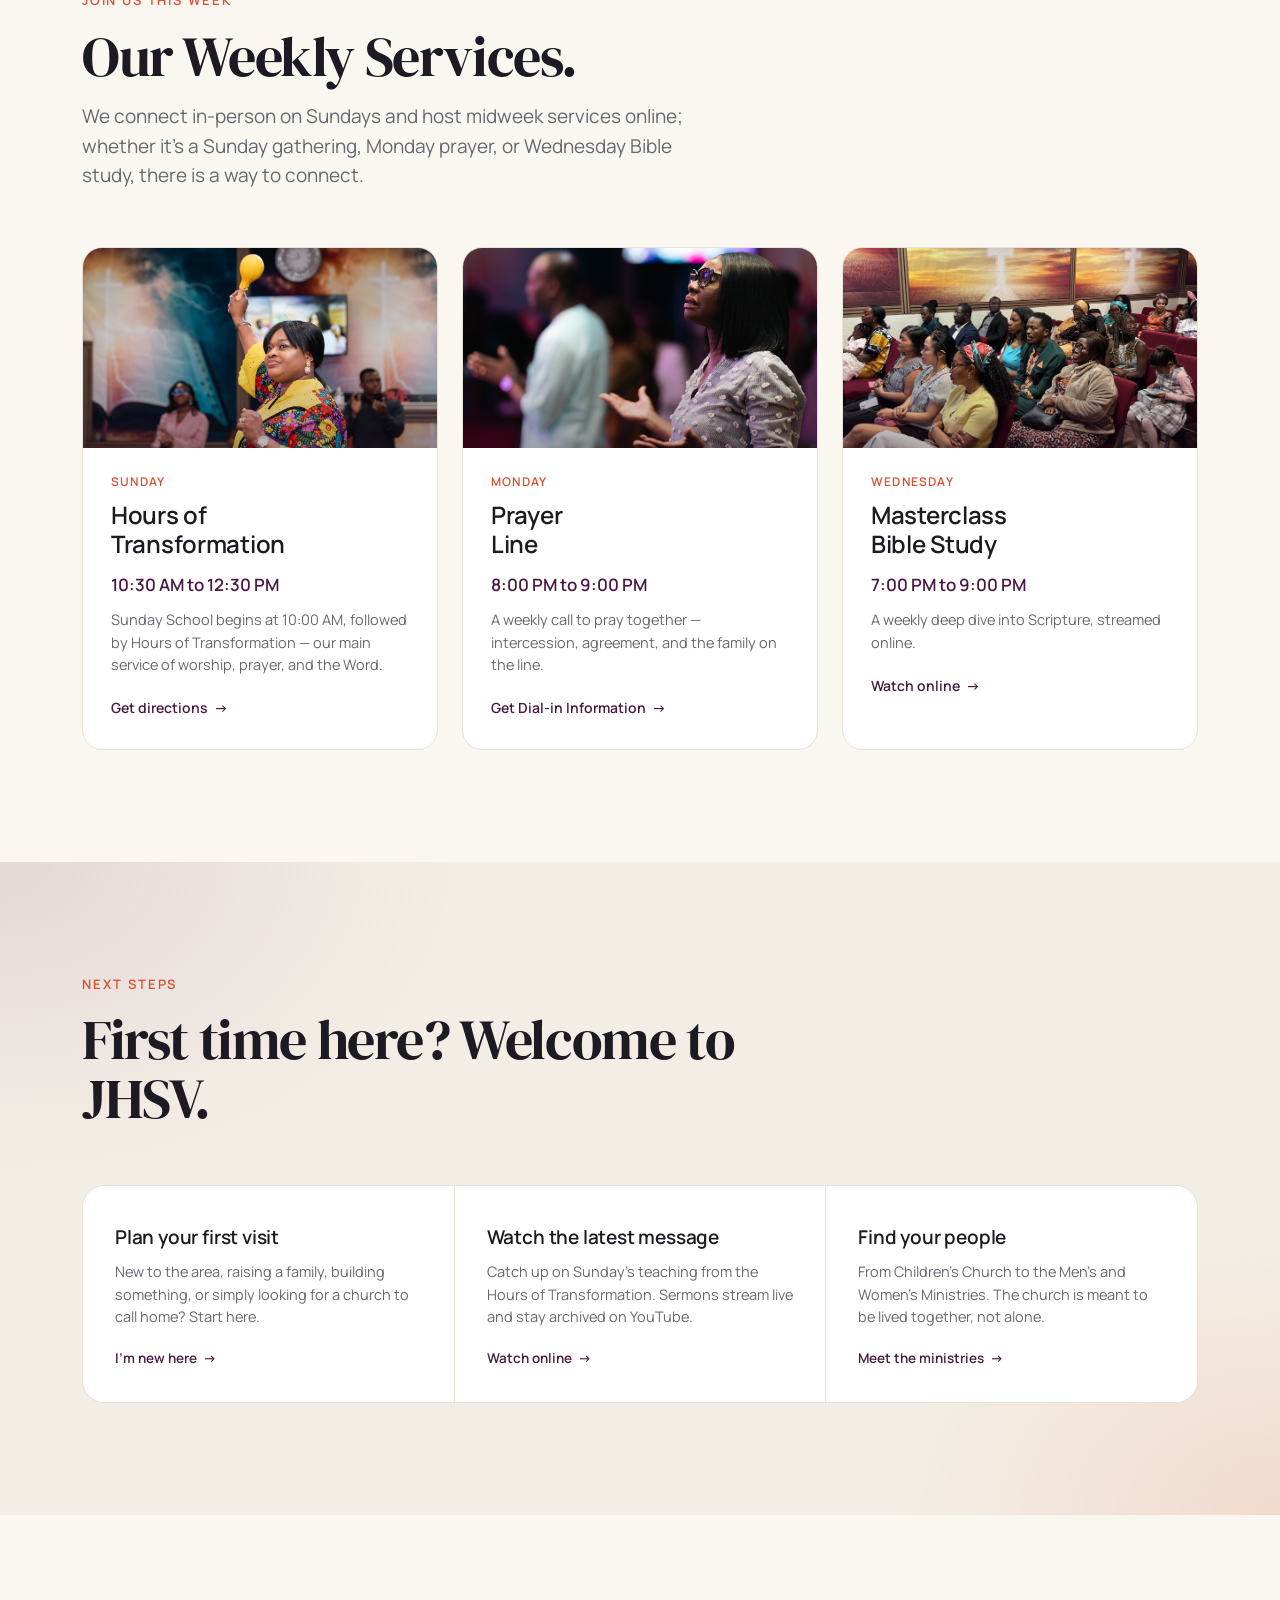
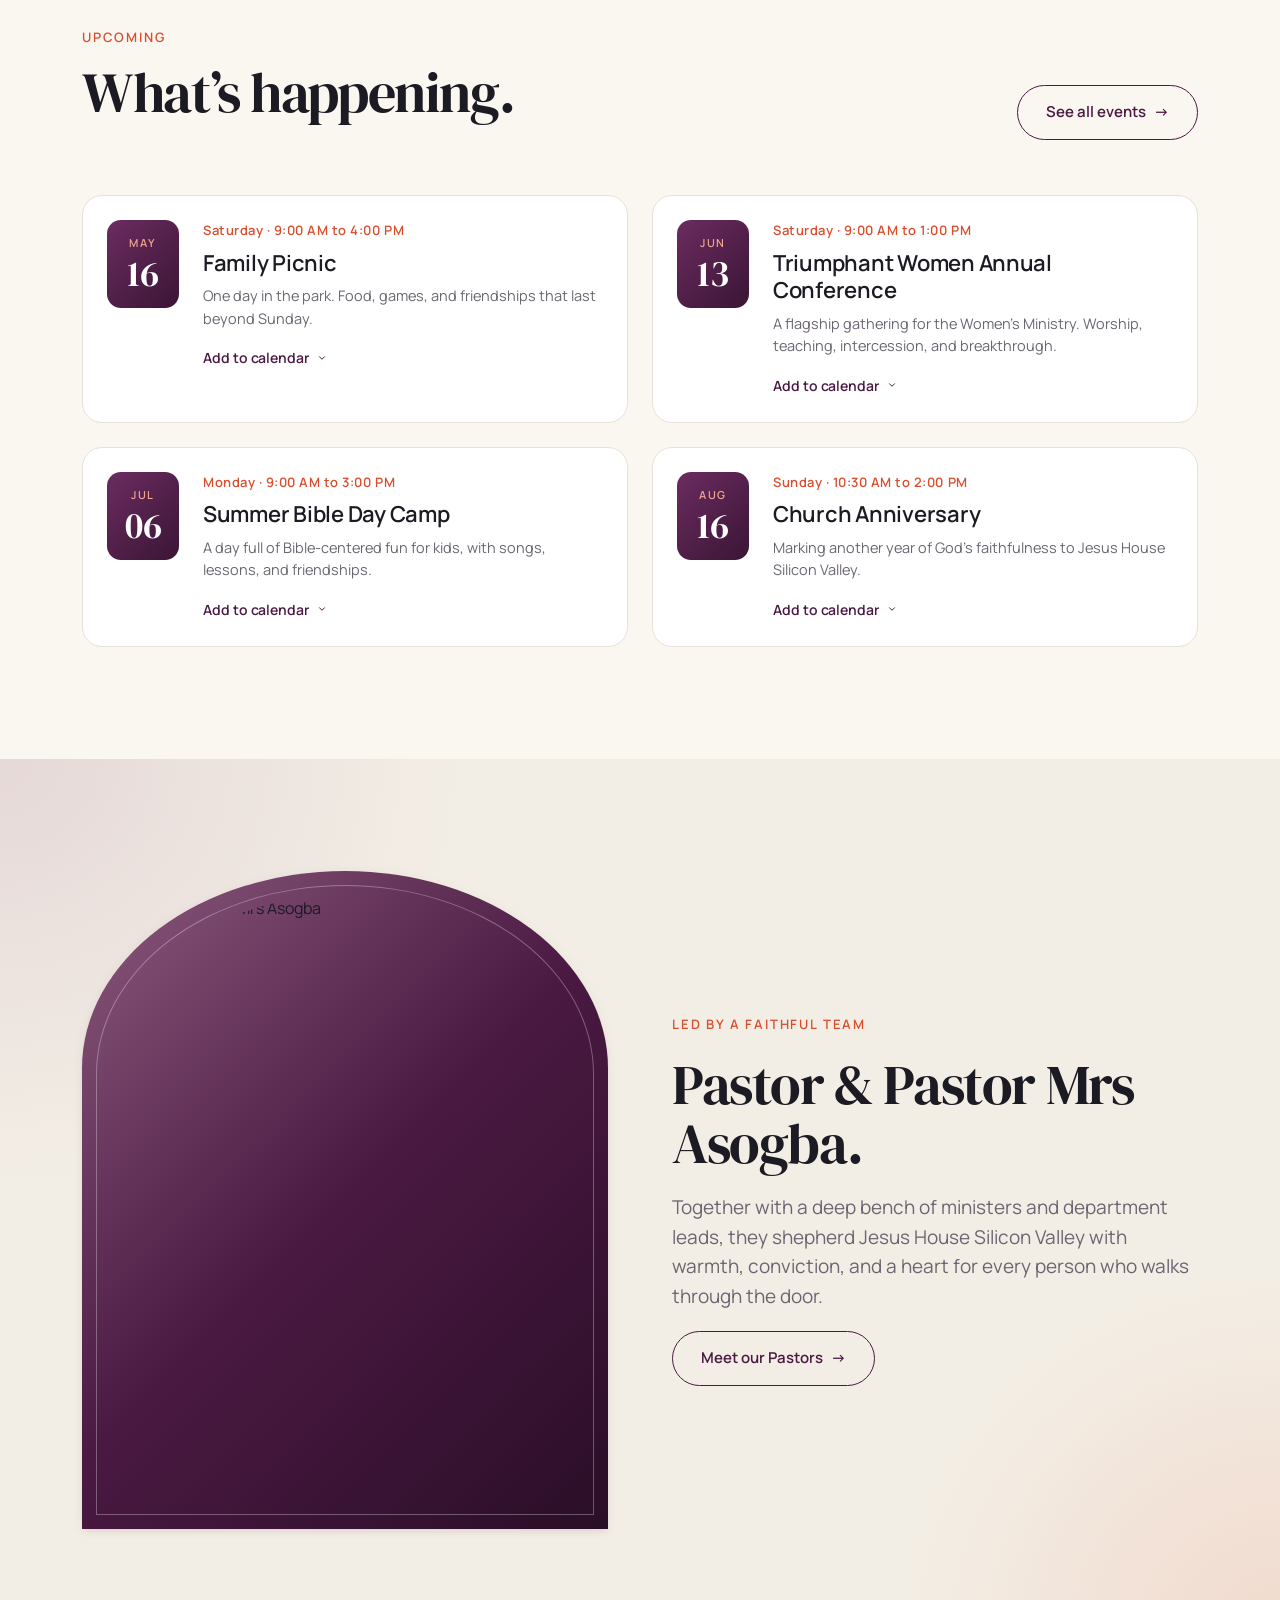
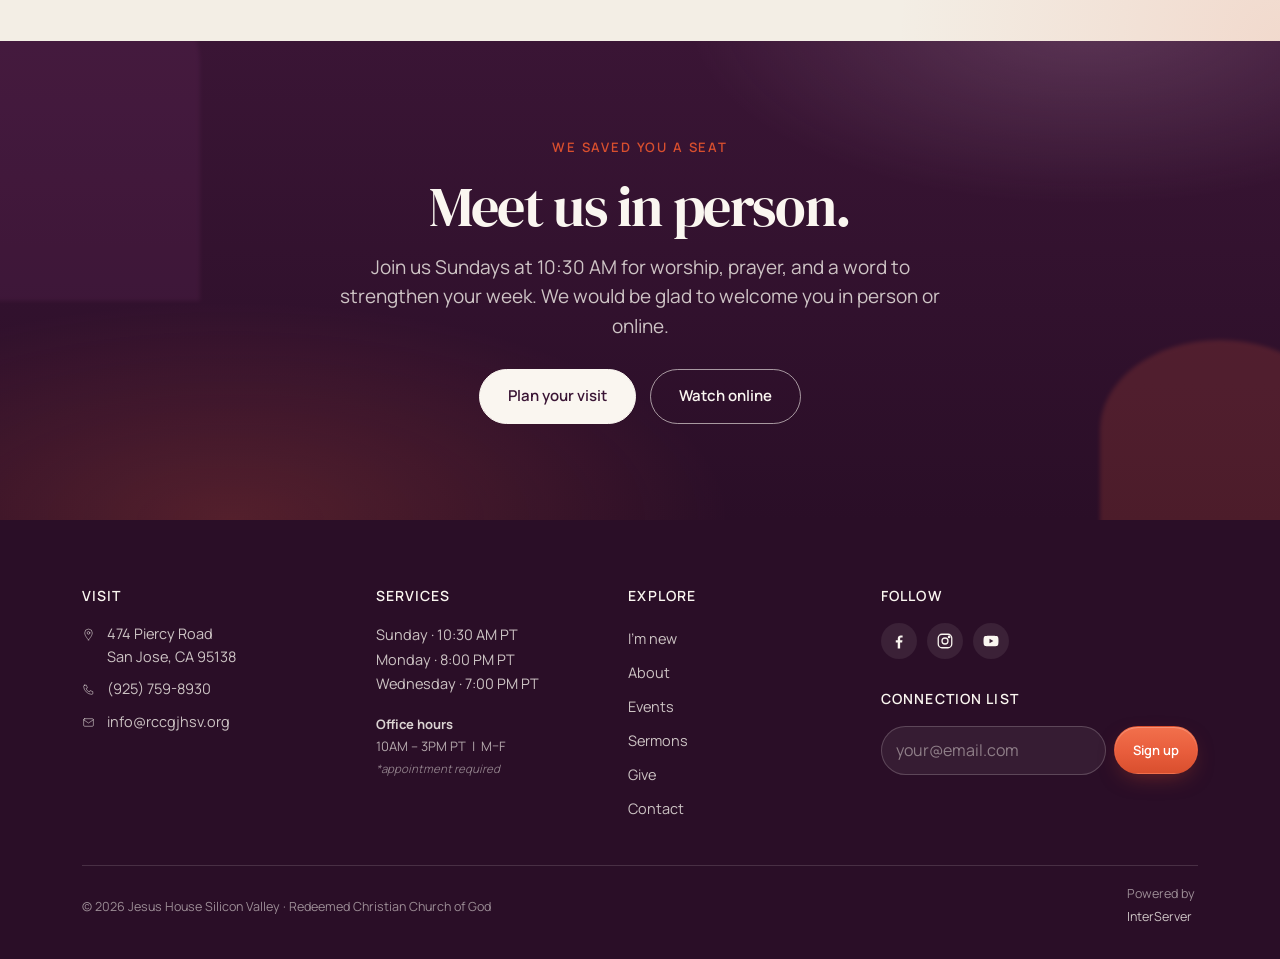
==== commit fdd319ac: "Hero: tighter headline + spacing on 900px-and-under viewports The previous min(6.5vw, 9vh) clamp sti" ====
--- a/site/index.html
+++ b/site/index.html
@@ -8,7 +8,7 @@
 <link rel="preconnect" href="https://fonts.googleapis.com" />
 <link rel="preconnect" href="https://fonts.gstatic.com" crossorigin />
 <link href="https://fonts.googleapis.com/css2?family=DM+Serif+Display:ital@0;1&family=Manrope:wght@300;400;500;600;700&display=swap" rel="stylesheet" />
-<link rel="stylesheet" href="styles.css?v=60" />
+<link rel="stylesheet" href="styles.css?v=63" />
 
 <!--
   Live Google Calendar feed for the "Upcoming" section.
@@ -307,6 +307,6 @@
 <!-- ============ FOOTER ============ -->
 <div data-include="partials/footer.html"></div>
 
-<script src="scripts.js?v=20"></script>
+<script src="scripts.js?v=21"></script>
 </body>
 </html>
--- a/site/styles.css
+++ b/site/styles.css
@@ -639,27 +639,70 @@
   z-index: 3;
   text-align: center;
   max-width: 940px;
-  /* hero uses align-items: flex-end — bottom padding controls how far
-     above the hero's bottom the text sits. 180px lifts the headline
-     a touch higher than the breathing arch's shoulders. */
-  padding: 32px 32px 180px;
+  /* Top padding keeps content well below the fixed topbar even on
+     short laptop heights. Bottom padding scales with the viewport so
+     the headline sits a comfortable distance above the breathing
+     arch's shoulders without clipping when the page gets short. */
+  padding: clamp(96px, calc(var(--topbar-height, 72px) + 24px), 140px) 32px clamp(80px, 18vh, 180px);
   color: var(--text-inverse);
 }
 .hero-v2 .hero-content .eyebrow { color: var(--coral-300); }
 .hero-v2 .hero-content h1.display {
-  margin: 16px auto 18px;
+  margin: 14px auto 18px;
   max-width: 14ch;
   color: var(--text-inverse);
   text-shadow: 0 2px 24px rgba(0, 0, 0, 0.35);
+  /* Headline scales by the SMALLER of viewport-width or
+     viewport-height. Short laptop screens (800h) and tall narrow
+     phones both pick the constrained dimension, so the headline
+     never towers past the topbar or past the halfway point of the
+     hero. */
+  font-size: clamp(36px, min(6.5vw, 9vh), 76px);
+  line-height: 1.06;
 }
 .hero-v2 .hero-content .lede {
-  margin: 0 auto 26px;
+  margin: 0 auto clamp(18px, 3vh, 26px);
   max-width: 52ch;
-  font-size: 17px;                    /* smaller than the global 19px */
+  font-size: clamp(15px, 1.7vh, 17px);
   color: rgba(250, 246, 240, 0.88);
   text-shadow: 0 1px 12px rgba(0, 0, 0, 0.3);
 }
-.hero-v2 .hero-content .btn-row { margin-bottom: 14px; }
+.hero-v2 .hero-content .btn-row { margin-bottom: clamp(8px, 1.5vh, 14px); }
+@media (max-height: 900px) {
+  /* Standard laptop heights (1280x800, 1366x768, MacBook Air, etc.) —
+     the previous cap of 76px still landed the 2-line headline against
+     the topbar after wrapping. Pull the headline down hard so the
+     full block stays inside the breathing arch silhouette. */
+  .hero-v2 .hero-content h1.display {
+    font-size: clamp(34px, 6.8vh, 58px);
+    margin: 12px auto 14px;
+  }
+  .hero-v2 .hero-content { padding-bottom: clamp(64px, 13vh, 120px); }
+  .hero-v2 .hero-content .lede {
+    font-size: clamp(14px, 1.6vh, 16px);
+    margin-bottom: clamp(14px, 2.2vh, 22px);
+  }
+}
+@media (max-height: 720px) {
+  /* Surface Duo / very short laptops — squeeze further. */
+  .hero-v2 .hero-content {
+    padding-top: clamp(80px, calc(var(--topbar-height, 72px) + 12px), 110px);
+    padding-bottom: 48px;
+  }
+  .hero-v2 .hero-content h1.display {
+    font-size: clamp(30px, 6vh, 48px);
+    margin: 8px auto 10px;
+  }
+  .hero-v2 .hero-content .meta-link {
+    font-size: 12px;
+    letter-spacing: 0.1em;
+  }
+}
+@media (max-width: 480px) {
+  /* Phones — let the headline wrap freely instead of being capped at
+     14ch which produces awkward line breaks at narrow widths. */
+  .hero-v2 .hero-content h1.display { max-width: 100%; }
+}
 .hero-v2 .hero-content .meta {
   color: rgba(250, 246, 240, 0.65);
   font-size: 13px;
@@ -2693,14 +2736,15 @@
     radial-gradient(50% 70% at 100% 100%, rgba(232, 93, 60, 0.32), transparent 60%),
     rgba(243, 238, 229, 0.42);
 }
-/* Mid-weight overlay — image still reads but the colored gradient
-   takes the foreground. Used on Home Next Steps where we want the
-   photo as a tonal anchor, not a competing focal element. */
+/* Heavier mid-weight overlay — image still anchors the section but
+   the colored gradient takes the foreground. Used on Events Yearly
+   Calendar where the parallax photo should be a tonal backdrop, not
+   a competing focal element. */
 section.has-bg-image.heavy-overlay::before {
   background:
-    radial-gradient(60% 80% at 0% 0%, rgba(180, 138, 169, 0.55), transparent 60%),
-    radial-gradient(50% 70% at 100% 100%, rgba(232, 93, 60, 0.42), transparent 60%),
-    rgba(243, 238, 229, 0.66);
+    radial-gradient(60% 80% at 0% 0%, rgba(180, 138, 169, 0.68), transparent 60%),
+    radial-gradient(50% 70% at 100% 100%, rgba(232, 93, 60, 0.52), transparent 60%),
+    rgba(243, 238, 229, 0.82);
 }
 /* Parallax — image stays put while content scrolls past it. iOS
    Safari has perf + sizing quirks with background-attachment: fixed,
